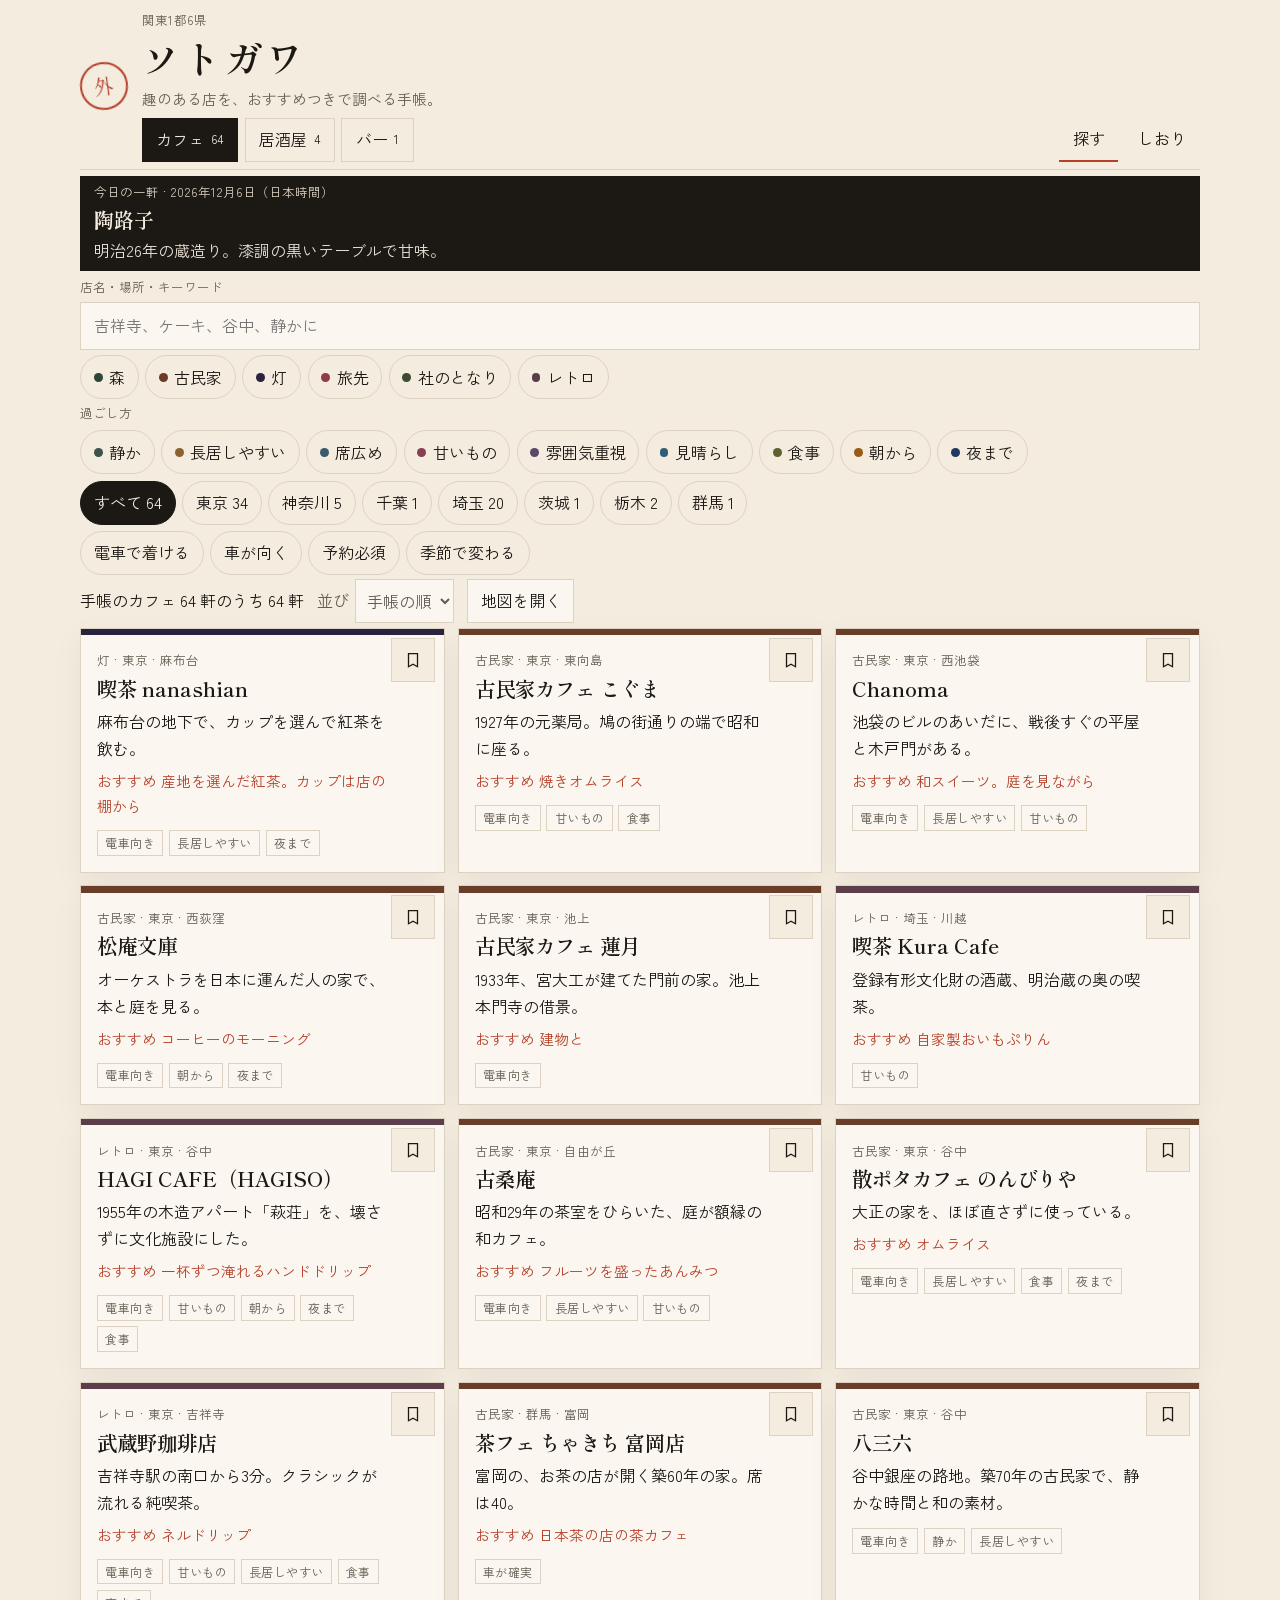
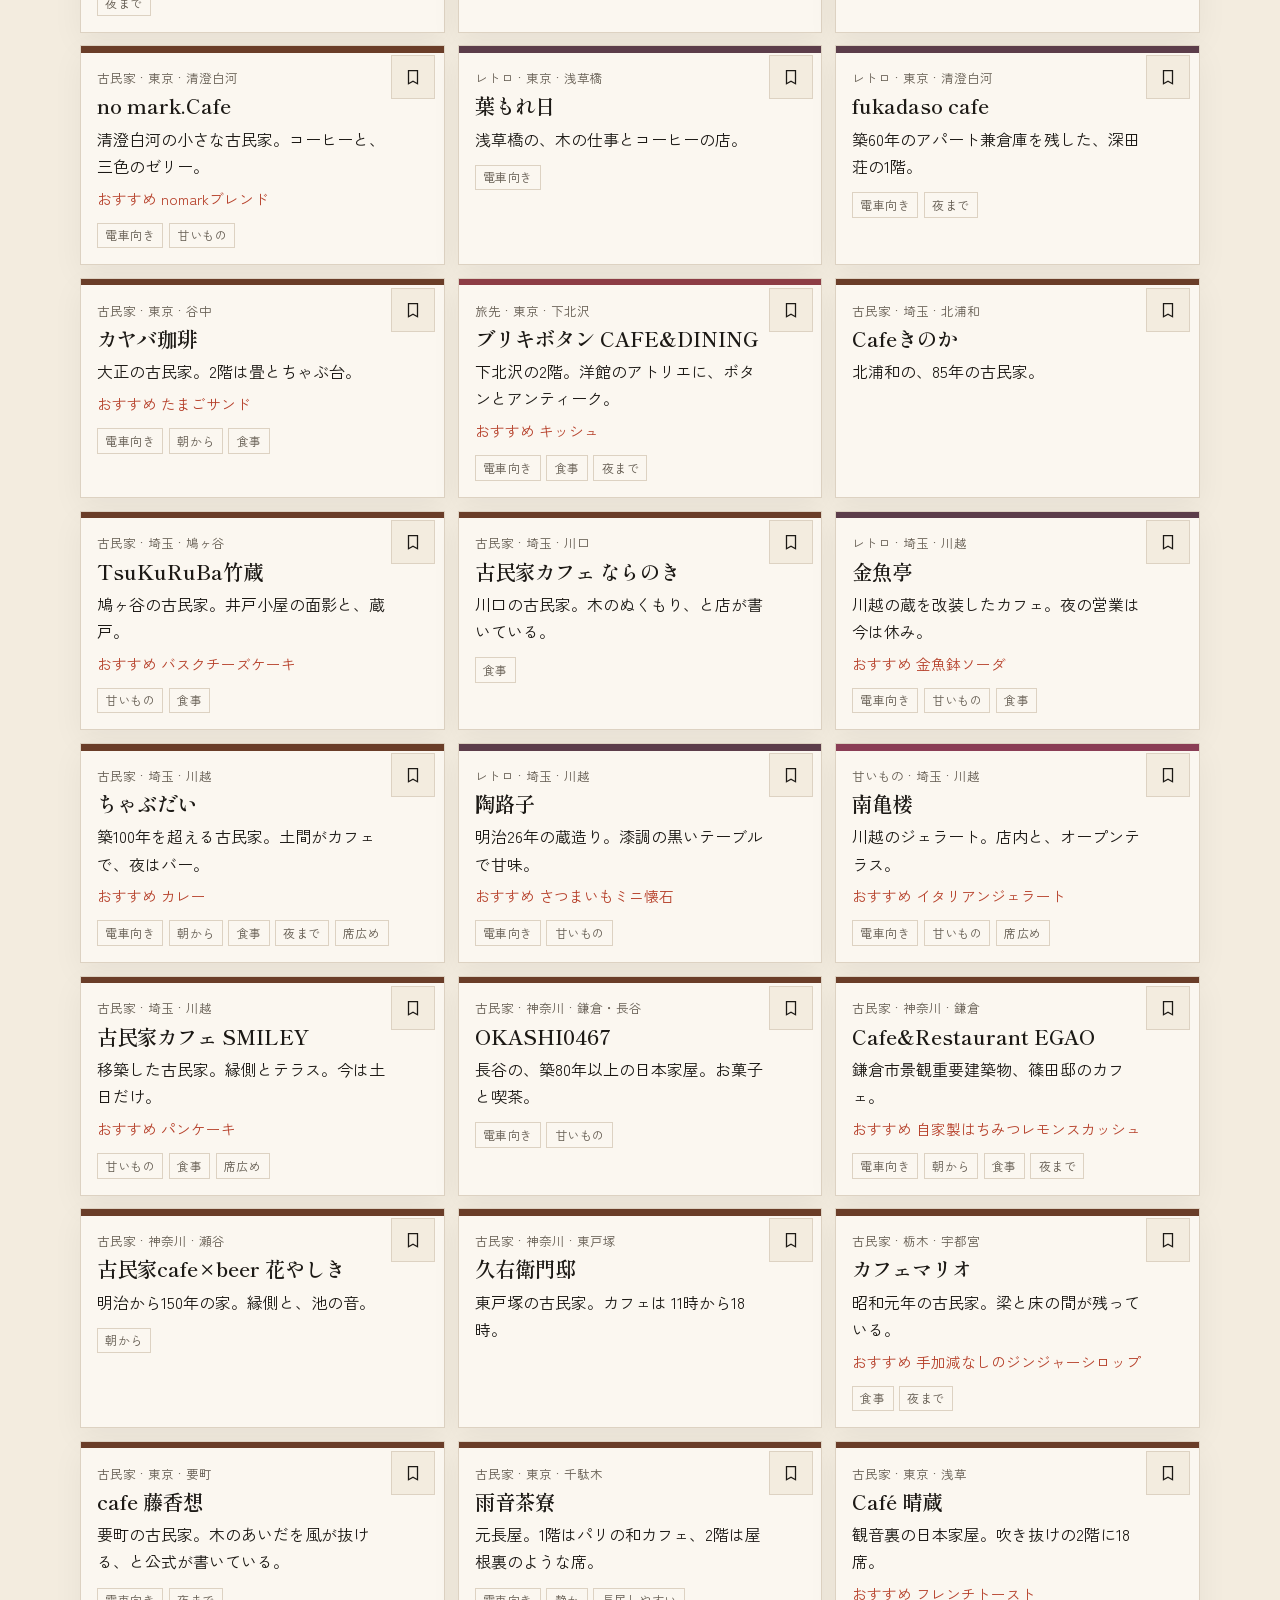
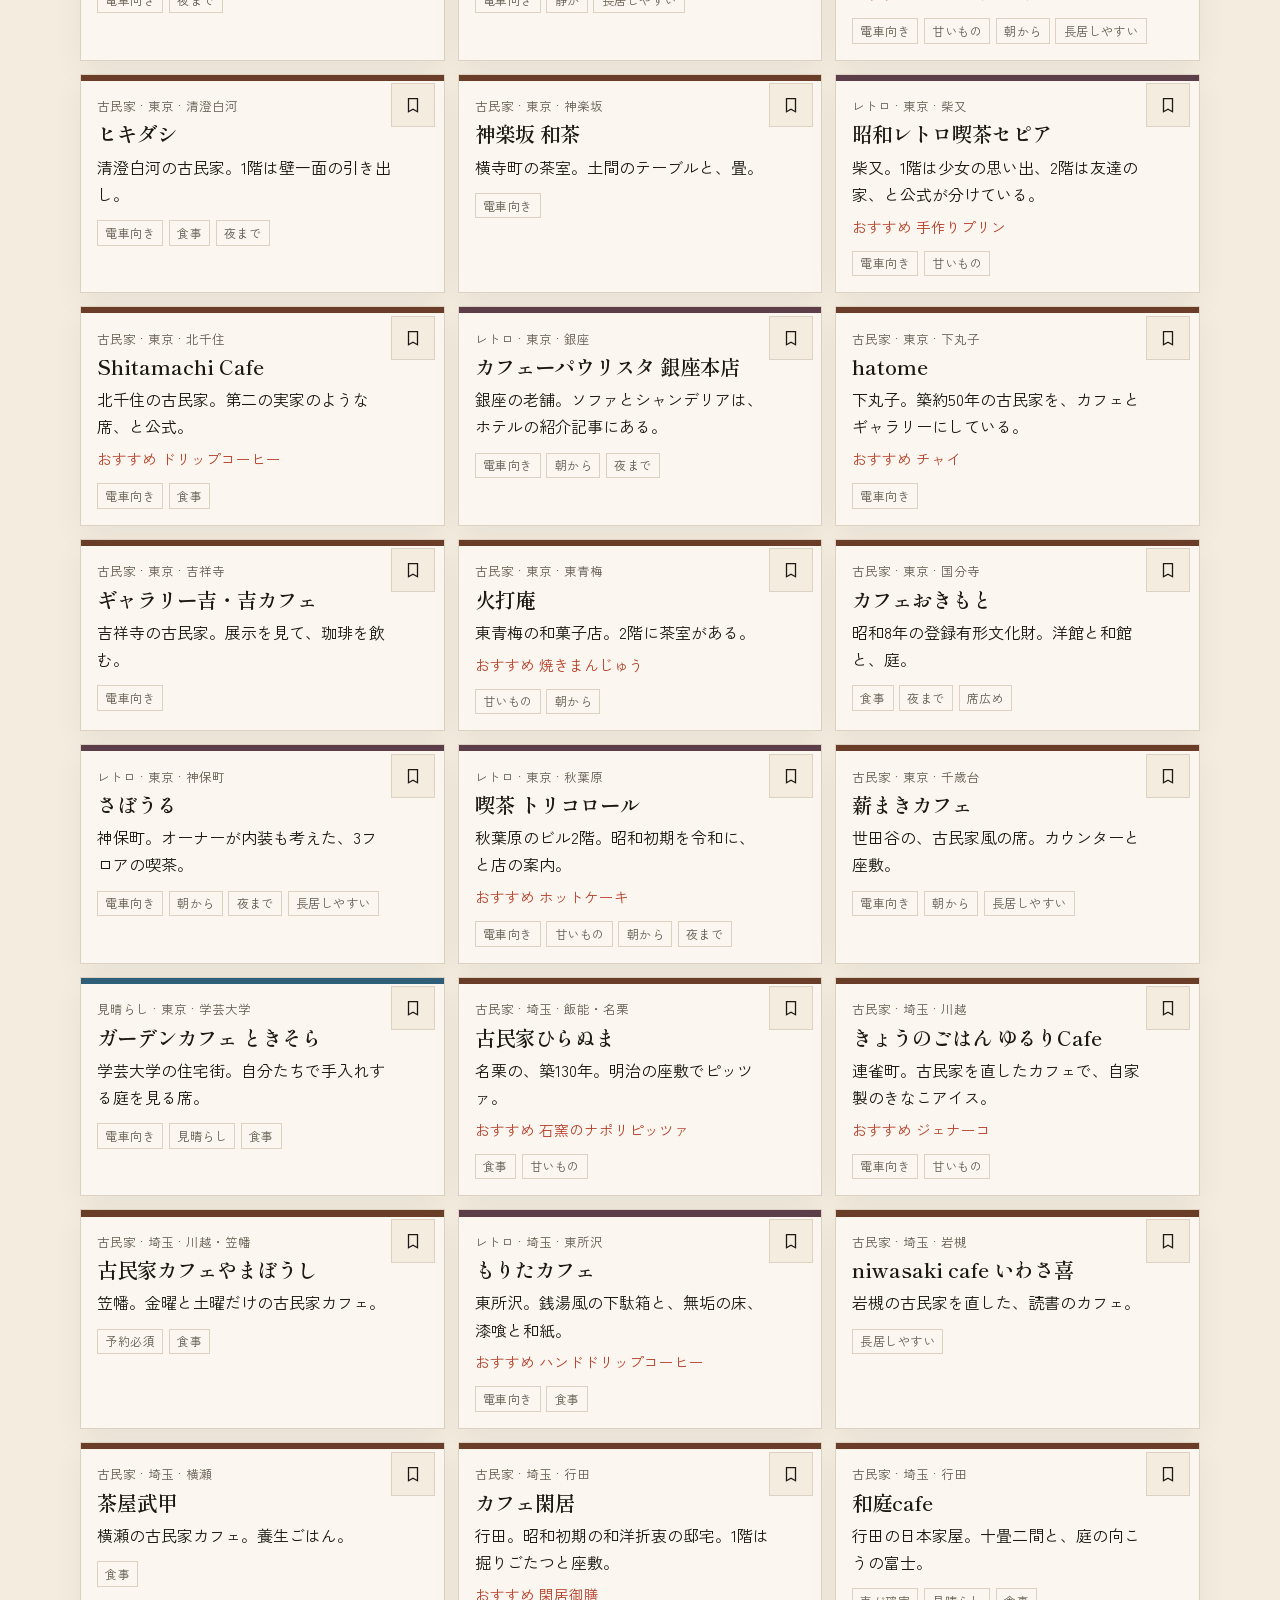
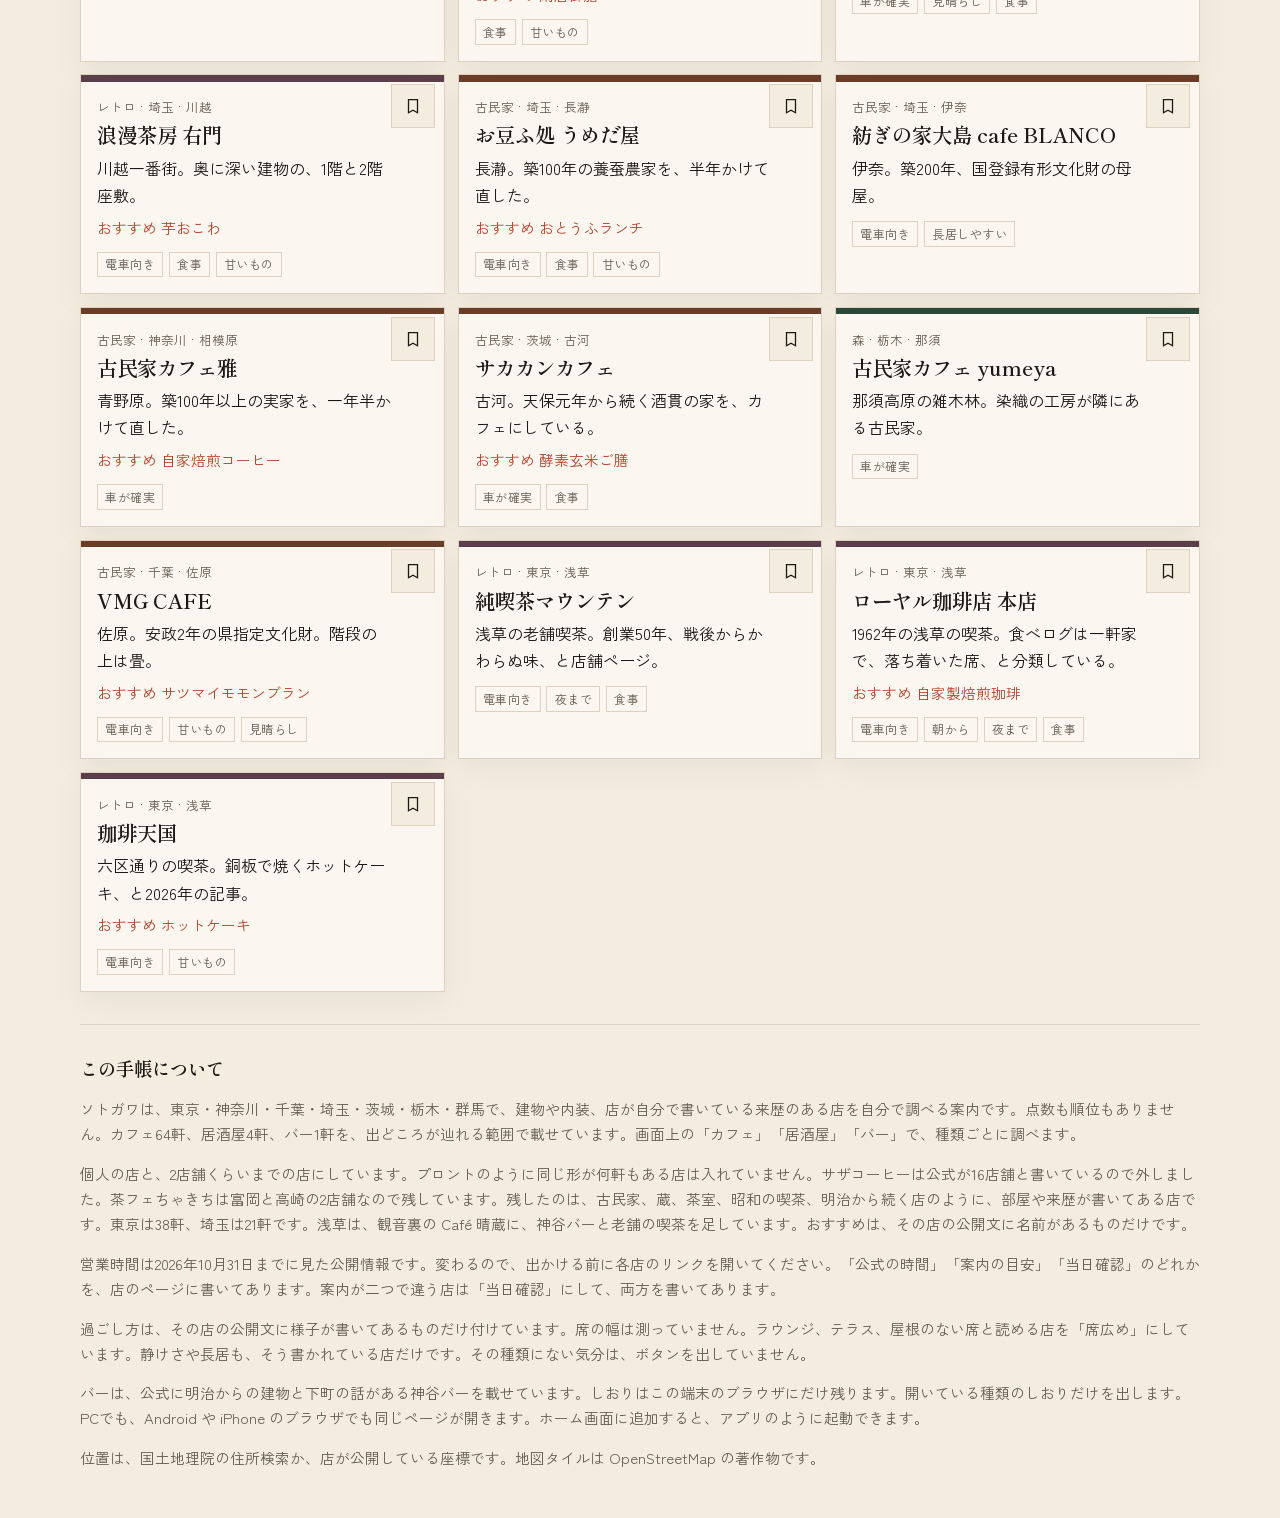
==== index.html @ b9351f00 "サザコーヒーを外し、個人店と2店舗くらいまでにそろえる。 プロントは既に入っていない。公式が16店舗と書いているサザコーヒーも外した。茶フェちゃきちは富岡と高崎の2店舗なので残す。  Co-autho" ====
<!DOCTYPE html>
<html lang="ja">
<head>
  <meta charset="utf-8">
  <meta name="viewport" content="width=device-width, initial-scale=1, viewport-fit=cover">
  <title>ソトガワ — 関東で、趣のある店</title>
  <meta name="description" content="関東1都6県で、部屋や来歴が公開文に書いてあるカフェ、居酒屋、バーを調べる手帳。おすすめは店の公開文にあるものだけ。PCでも、Android や iPhone のブラウザでも使えます。">
  <meta name="theme-color" content="#f3ecdf">
  <meta name="format-detection" content="telephone=no">
  <meta name="apple-mobile-web-app-capable" content="yes">
  <meta name="mobile-web-app-capable" content="yes">
  <meta name="apple-mobile-web-app-status-bar-style" content="default">
  <meta name="apple-mobile-web-app-title" content="ソトガワ">
  <link rel="manifest" href="manifest.webmanifest">
  <link rel="icon" href="icon.svg" type="image/svg+xml">
  <link rel="apple-touch-icon" href="icon.svg">
  <link rel="preconnect" href="https://fonts.googleapis.com">
  <link rel="preconnect" href="https://fonts.gstatic.com" crossorigin>
  <link href="https://fonts.googleapis.com/css2?family=Shippori+Mincho:wght@500;600;700&family=Zen+Kaku+Gothic+New:wght@400;500;700&display=swap" rel="stylesheet">
  <link rel="stylesheet" href="vendor/leaflet/leaflet.css">
  <link rel="stylesheet" href="css/style.css">
</head>
<body>
  <a class="skip" href="#list">一覧へ</a>
  <div class="app">
    <header class="mast">
      <div class="brand">
        <div class="seal" aria-hidden="true">外</div>
        <div>
          <p class="eyebrow">関東1都6県</p>
          <h1><a href="#/">ソトガワ</a></h1>
          <p class="tag">趣のある店を、おすすめつきで調べる手帳。</p>
          <div class="kinds" id="kinds" role="tablist" aria-label="店の種類"></div>
        </div>
      </div>
      <nav class="desktop-nav" aria-label="移動">
        <a href="#/" data-nav="browse">探す</a>
        <a href="#/shiori" data-nav="shiori">しおり <span class="count" data-shiori-count></span></a>
      </nav>
    </header>

    <div id="browse">
      <section class="today" id="today" aria-label="今日の一軒"></section>
      <section class="controls" aria-label="絞り込み">
        <label class="search">
          <span>店名・場所・キーワード</span>
          <input id="q" type="search" enterkeyhint="search" placeholder="吉祥寺、ケーキ、谷中、静かに" autocomplete="off">
        </label>
        <div class="scroller" id="moods" role="group" aria-label="場所の気分"></div>
        <p class="filter-label" id="visit-label">過ごし方</p>
        <div class="scroller" id="visits" role="group" aria-labelledby="visit-label"></div>
        <div class="scroller" id="prefs" role="group" aria-label="都県"></div>
        <div class="scroller" id="flags" role="group" aria-label="行き方"></div>
        <div class="resultbar">
          <p id="count" aria-live="polite"></p>
          <label>並び
            <select id="sort">
              <option value="guide">手帳の順</option>
              <option value="kana">名前</option>
              <option value="pref">都県</option>
            </select>
          </label>
          <button class="textbtn" type="button" id="map-toggle" aria-pressed="false">地図を開く</button>
          <button class="textbtn" type="button" id="reset" hidden>条件をクリア</button>
        </div>
      </section>
      <div id="map-wrap" class="map-wrap" hidden>
        <div id="map" role="region" aria-label="絞り込み中の店"></div>
        <p class="map-note">ピンは国土地理院の住所検索か、店が公開している座標です。番地まで取れない店は破線で、町の位置です。地図 © OpenStreetMap</p>
      </div>
      <div id="list"></div>
      <footer class="about">
        <h2>この手帳について</h2>
        <p>ソトガワは、東京・神奈川・千葉・埼玉・茨城・栃木・群馬で、建物や内装、店が自分で書いている来歴のある店を自分で調べる案内です。点数も順位もありません。カフェ64軒、居酒屋4軒、バー1軒を、出どころが辿れる範囲で載せています。画面上の「カフェ」「居酒屋」「バー」で、種類ごとに調べます。</p>
        <p>個人の店と、2店舗くらいまでの店にしています。プロントのように同じ形が何軒もある店は入れていません。サザコーヒーは公式が16店舗と書いているので外しました。茶フェちゃきちは富岡と高崎の2店舗なので残しています。残したのは、古民家、蔵、茶室、昭和の喫茶、明治から続く店のように、部屋や来歴が書いてある店です。東京は38軒、埼玉は21軒です。浅草は、観音裏の Café 晴蔵に、神谷バーと老舗の喫茶を足しています。おすすめは、その店の公開文に名前があるものだけです。</p>
        <p>営業時間は2026年10月31日までに見た公開情報です。変わるので、出かける前に各店のリンクを開いてください。「公式の時間」「案内の目安」「当日確認」のどれかを、店のページに書いてあります。案内が二つで違う店は「当日確認」にして、両方を書いてあります。</p>
        <p>過ごし方は、その店の公開文に様子が書いてあるものだけ付けています。席の幅は測っていません。ラウンジ、テラス、屋根のない席と読める店を「席広め」にしています。静けさや長居も、そう書かれている店だけです。その種類にない気分は、ボタンを出していません。</p>
        <p>バーは、公式に明治からの建物と下町の話がある神谷バーを載せています。しおりはこの端末のブラウザにだけ残ります。開いている種類のしおりだけを出します。PCでも、Android や iPhone のブラウザでも同じページが開きます。ホーム画面に追加すると、アプリのように起動できます。</p>
        <p>位置は、国土地理院の住所検索か、店が公開している座標です。地図タイルは OpenStreetMap の著作物です。</p>
      </footer>
    </div>

    <article id="detail" class="detail" hidden></article>
  </div>

  <nav class="tabbar" aria-label="移動">
    <div class="tab-kinds" id="tab-kinds" role="tablist" aria-label="店の種類"></div>
    <a href="#/shiori" data-nav="shiori">しおり <span class="count" data-shiori-count></span></a>
  </nav>

  <noscript>ソトガワは JavaScript で手帳をめくります。ブラウザの設定で有効にして、開き直してください。</noscript>
  <script src="vendor/leaflet/leaflet.js"></script>
  <script src="js/data.js"></script>
  <script src="js/app.js"></script>
</body>
</html>
---- vendor/leaflet/leaflet.css ----
/* required styles */

.leaflet-pane,
.leaflet-tile,
.leaflet-marker-icon,
.leaflet-marker-shadow,
.leaflet-tile-container,
.leaflet-pane > svg,
.leaflet-pane > canvas,
.leaflet-zoom-box,
.leaflet-image-layer,
.leaflet-layer {
	position: absolute;
	left: 0;
	top: 0;
	}
.leaflet-container {
	overflow: hidden;
	}
.leaflet-tile,
.leaflet-marker-icon,
.leaflet-marker-shadow {
	-webkit-user-select: none;
	   -moz-user-select: none;
	        user-select: none;
	  -webkit-user-drag: none;
	}
/* Prevents IE11 from highlighting tiles in blue */
.leaflet-tile::selection {
	background: transparent;
}
/* Safari renders non-retina tile on retina better with this, but Chrome is worse */
.leaflet-safari .leaflet-tile {
	image-rendering: -webkit-optimize-contrast;
	}
/* hack that prevents hw layers "stretching" when loading new tiles */
.leaflet-safari .leaflet-tile-container {
	width: 1600px;
	height: 1600px;
	-webkit-transform-origin: 0 0;
	}
.leaflet-marker-icon,
.leaflet-marker-shadow {
	display: block;
	}
/* .leaflet-container svg: reset svg max-width decleration shipped in Joomla! (joomla.org) 3.x */
/* .leaflet-container img: map is broken in FF if you have max-width: 100% on tiles */
.leaflet-container .leaflet-overlay-pane svg {
	max-width: none !important;
	max-height: none !important;
	}
.leaflet-container .leaflet-marker-pane img,
.leaflet-container .leaflet-shadow-pane img,
.leaflet-container .leaflet-tile-pane img,
.leaflet-container img.leaflet-image-layer,
.leaflet-container .leaflet-tile {
	max-width: none !important;
	max-height: none !important;
	width: auto;
	padding: 0;
	}

.leaflet-container img.leaflet-tile {
	/* See: https://bugs.chromium.org/p/chromium/issues/detail?id=600120 */
	mix-blend-mode: plus-lighter;
}

.leaflet-container.leaflet-touch-zoom {
	-ms-touch-action: pan-x pan-y;
	touch-action: pan-x pan-y;
	}
.leaflet-container.leaflet-touch-drag {
	-ms-touch-action: pinch-zoom;
	/* Fallback for FF which doesn't support pinch-zoom */
	touch-action: none;
	touch-action: pinch-zoom;
}
.leaflet-container.leaflet-touch-drag.leaflet-touch-zoom {
	-ms-touch-action: none;
	touch-action: none;
}
.leaflet-container {
	-webkit-tap-highlight-color: transparent;
}
.leaflet-container a {
	-webkit-tap-highlight-color: rgba(51, 181, 229, 0.4);
}
.leaflet-tile {
	filter: inherit;
	visibility: hidden;
	}
.leaflet-tile-loaded {
	visibility: inherit;
	}
.leaflet-zoom-box {
	width: 0;
	height: 0;
	-moz-box-sizing: border-box;
	     box-sizing: border-box;
	z-index: 800;
	}
/* workaround for https://bugzilla.mozilla.org/show_bug.cgi?id=888319 */
.leaflet-overlay-pane svg {
	-moz-user-select: none;
	}

.leaflet-pane         { z-index: 400; }

.leaflet-tile-pane    { z-index: 200; }
.leaflet-overlay-pane { z-index: 400; }
.leaflet-shadow-pane  { z-index: 500; }
.leaflet-marker-pane  { z-index: 600; }
.leaflet-tooltip-pane   { z-index: 650; }
.leaflet-popup-pane   { z-index: 700; }

.leaflet-map-pane canvas { z-index: 100; }
.leaflet-map-pane svg    { z-index: 200; }

.leaflet-vml-shape {
	width: 1px;
	height: 1px;
	}
.lvml {
	behavior: url(#default#VML);
	display: inline-block;
	position: absolute;
	}


/* control positioning */

.leaflet-control {
	position: relative;
	z-index: 800;
	pointer-events: visiblePainted; /* IE 9-10 doesn't have auto */
	pointer-events: auto;
	}
.leaflet-top,
.leaflet-bottom {
	position: absolute;
	z-index: 1000;
	pointer-events: none;
	}
.leaflet-top {
	top: 0;
	}
.leaflet-right {
	right: 0;
	}
.leaflet-bottom {
	bottom: 0;
	}
.leaflet-left {
	left: 0;
	}
.leaflet-control {
	float: left;
	clear: both;
	}
.leaflet-right .leaflet-control {
	float: right;
	}
.leaflet-top .leaflet-control {
	margin-top: 10px;
	}
.leaflet-bottom .leaflet-control {
	margin-bottom: 10px;
	}
.leaflet-left .leaflet-control {
	margin-left: 10px;
	}
.leaflet-right .leaflet-control {
	margin-right: 10px;
	}


/* zoom and fade animations */

.leaflet-fade-anim .leaflet-popup {
	opacity: 0;
	-webkit-transition: opacity 0.2s linear;
	   -moz-transition: opacity 0.2s linear;
	        transition: opacity 0.2s linear;
	}
.leaflet-fade-anim .leaflet-map-pane .leaflet-popup {
	opacity: 1;
	}
.leaflet-zoom-animated {
	-webkit-transform-origin: 0 0;
	    -ms-transform-origin: 0 0;
	        transform-origin: 0 0;
	}
svg.leaflet-zoom-animated {
	will-change: transform;
}

.leaflet-zoom-anim .leaflet-zoom-animated {
	-webkit-transition: -webkit-transform 0.25s cubic-bezier(0,0,0.25,1);
	   -moz-transition:    -moz-transform 0.25s cubic-bezier(0,0,0.25,1);
	        transition:         transform 0.25s cubic-bezier(0,0,0.25,1);
	}
.leaflet-zoom-anim .leaflet-tile,
.leaflet-pan-anim .leaflet-tile {
	-webkit-transition: none;
	   -moz-transition: none;
	        transition: none;
	}

.leaflet-zoom-anim .leaflet-zoom-hide {
	visibility: hidden;
	}


/* cursors */

.leaflet-interactive {
	cursor: pointer;
	}
.leaflet-grab {
	cursor: -webkit-grab;
	cursor:    -moz-grab;
	cursor:         grab;
	}
.leaflet-crosshair,
.leaflet-crosshair .leaflet-interactive {
	cursor: crosshair;
	}
.leaflet-popup-pane,
.leaflet-control {
	cursor: auto;
	}
.leaflet-dragging .leaflet-grab,
.leaflet-dragging .leaflet-grab .leaflet-interactive,
.leaflet-dragging .leaflet-marker-draggable {
	cursor: move;
	cursor: -webkit-grabbing;
	cursor:    -moz-grabbing;
	cursor:         grabbing;
	}

/* marker & overlays interactivity */
.leaflet-marker-icon,
.leaflet-marker-shadow,
.leaflet-image-layer,
.leaflet-pane > svg path,
.leaflet-tile-container {
	pointer-events: none;
	}

.leaflet-marker-icon.leaflet-interactive,
.leaflet-image-layer.leaflet-interactive,
.leaflet-pane > svg path.leaflet-interactive,
svg.leaflet-image-layer.leaflet-interactive path {
	pointer-events: visiblePainted; /* IE 9-10 doesn't have auto */
	pointer-events: auto;
	}

/* visual tweaks */

.leaflet-container {
	background: #ddd;
	outline-offset: 1px;
	}
.leaflet-container a {
	color: #0078A8;
	}
.leaflet-zoom-box {
	border: 2px dotted #38f;
	background: rgba(255,255,255,0.5);
	}


/* general typography */
.leaflet-container {
	font-family: "Helvetica Neue", Arial, Helvetica, sans-serif;
	font-size: 12px;
	font-size: 0.75rem;
	line-height: 1.5;
	}


/* general toolbar styles */

.leaflet-bar {
	box-shadow: 0 1px 5px rgba(0,0,0,0.65);
	border-radius: 4px;
	}
.leaflet-bar a {
	background-color: #fff;
	border-bottom: 1px solid #ccc;
	width: 26px;
	height: 26px;
	line-height: 26px;
	display: block;
	text-align: center;
	text-decoration: none;
	color: black;
	}
.leaflet-bar a,
.leaflet-control-layers-toggle {
	background-position: 50% 50%;
	background-repeat: no-repeat;
	display: block;
	}
.leaflet-bar a:hover,
.leaflet-bar a:focus {
	background-color: #f4f4f4;
	}
.leaflet-bar a:first-child {
	border-top-left-radius: 4px;
	border-top-right-radius: 4px;
	}
.leaflet-bar a:last-child {
	border-bottom-left-radius: 4px;
	border-bottom-right-radius: 4px;
	border-bottom: none;
	}
.leaflet-bar a.leaflet-disabled {
	cursor: default;
	background-color: #f4f4f4;
	color: #bbb;
	}

.leaflet-touch .leaflet-bar a {
	width: 30px;
	height: 30px;
	line-height: 30px;
	}
.leaflet-touch .leaflet-bar a:first-child {
	border-top-left-radius: 2px;
	border-top-right-radius: 2px;
	}
.leaflet-touch .leaflet-bar a:last-child {
	border-bottom-left-radius: 2px;
	border-bottom-right-radius: 2px;
	}

/* zoom control */

.leaflet-control-zoom-in,
.leaflet-control-zoom-out {
	font: bold 18px 'Lucida Console', Monaco, monospace;
	text-indent: 1px;
	}

.leaflet-touch .leaflet-control-zoom-in, .leaflet-touch .leaflet-control-zoom-out  {
	font-size: 22px;
	}


/* layers control */

.leaflet-control-layers {
	box-shadow: 0 1px 5px rgba(0,0,0,0.4);
	background: #fff;
	border-radius: 5px;
	}
.leaflet-control-layers-toggle {
	background-image: url(images/layers.png);
	width: 36px;
	height: 36px;
	}
.leaflet-retina .leaflet-control-layers-toggle {
	background-image: url(images/layers-2x.png);
	background-size: 26px 26px;
	}
.leaflet-touch .leaflet-control-layers-toggle {
	width: 44px;
	height: 44px;
	}
.leaflet-control-layers .leaflet-control-layers-list,
.leaflet-control-layers-expanded .leaflet-control-layers-toggle {
	display: none;
	}
.leaflet-control-layers-expanded .leaflet-control-layers-list {
	display: block;
	position: relative;
	}
.leaflet-control-layers-expanded {
	padding: 6px 10px 6px 6px;
	color: #333;
	background: #fff;
	}
.leaflet-control-layers-scrollbar {
	overflow-y: scroll;
	overflow-x: hidden;
	padding-right: 5px;
	}
.leaflet-control-layers-selector {
	margin-top: 2px;
	position: relative;
	top: 1px;
	}
.leaflet-control-layers label {
	display: block;
	font-size: 13px;
	font-size: 1.08333em;
	}
.leaflet-control-layers-separator {
	height: 0;
	border-top: 1px solid #ddd;
	margin: 5px -10px 5px -6px;
	}

/* Default icon URLs */
.leaflet-default-icon-path { /* used only in path-guessing heuristic, see L.Icon.Default */
	background-image: url(images/marker-icon.png);
	}


/* attribution and scale controls */

.leaflet-container .leaflet-control-attribution {
	background: #fff;
	background: rgba(255, 255, 255, 0.8);
	margin: 0;
	}
.leaflet-control-attribution,
.leaflet-control-scale-line {
	padding: 0 5px;
	color: #333;
	line-height: 1.4;
	}
.leaflet-control-attribution a {
	text-decoration: none;
	}
.leaflet-control-attribution a:hover,
.leaflet-control-attribution a:focus {
	text-decoration: underline;
	}
.leaflet-attribution-flag {
	display: inline !important;
	vertical-align: baseline !important;
	width: 1em;
	height: 0.6669em;
	}
.leaflet-left .leaflet-control-scale {
	margin-left: 5px;
	}
.leaflet-bottom .leaflet-control-scale {
	margin-bottom: 5px;
	}
.leaflet-control-scale-line {
	border: 2px solid #777;
	border-top: none;
	line-height: 1.1;
	padding: 2px 5px 1px;
	white-space: nowrap;
	-moz-box-sizing: border-box;
	     box-sizing: border-box;
	background: rgba(255, 255, 255, 0.8);
	text-shadow: 1px 1px #fff;
	}
.leaflet-control-scale-line:not(:first-child) {
	border-top: 2px solid #777;
	border-bottom: none;
	margin-top: -2px;
	}
.leaflet-control-scale-line:not(:first-child):not(:last-child) {
	border-bottom: 2px solid #777;
	}

.leaflet-touch .leaflet-control-attribution,
.leaflet-touch .leaflet-control-layers,
.leaflet-touch .leaflet-bar {
	box-shadow: none;
	}
.leaflet-touch .leaflet-control-layers,
.leaflet-touch .leaflet-bar {
	border: 2px solid rgba(0,0,0,0.2);
	background-clip: padding-box;
	}


/* popup */

.leaflet-popup {
	position: absolute;
	text-align: center;
	margin-bottom: 20px;
	}
.leaflet-popup-content-wrapper {
	padding: 1px;
	text-align: left;
	border-radius: 12px;
	}
.leaflet-popup-content {
	margin: 13px 24px 13px 20px;
	line-height: 1.3;
	font-size: 13px;
	font-size: 1.08333em;
	min-height: 1px;
	}
.leaflet-popup-content p {
	margin: 17px 0;
	margin: 1.3em 0;
	}
.leaflet-popup-tip-container {
	width: 40px;
	height: 20px;
	position: absolute;
	left: 50%;
	margin-top: -1px;
	margin-left: -20px;
	overflow: hidden;
	pointer-events: none;
	}
.leaflet-popup-tip {
	width: 17px;
	height: 17px;
	padding: 1px;

	margin: -10px auto 0;
	pointer-events: auto;

	-webkit-transform: rotate(45deg);
	   -moz-transform: rotate(45deg);
	    -ms-transform: rotate(45deg);
	        transform: rotate(45deg);
	}
.leaflet-popup-content-wrapper,
.leaflet-popup-tip {
	background: white;
	color: #333;
	box-shadow: 0 3px 14px rgba(0,0,0,0.4);
	}
.leaflet-container a.leaflet-popup-close-button {
	position: absolute;
	top: 0;
	right: 0;
	border: none;
	text-align: center;
	width: 24px;
	height: 24px;
	font: 16px/24px Tahoma, Verdana, sans-serif;
	color: #757575;
	text-decoration: none;
	background: transparent;
	}
.leaflet-container a.leaflet-popup-close-button:hover,
.leaflet-container a.leaflet-popup-close-button:focus {
	color: #585858;
	}
.leaflet-popup-scrolled {
	overflow: auto;
	}

.leaflet-oldie .leaflet-popup-content-wrapper {
	-ms-zoom: 1;
	}
.leaflet-oldie .leaflet-popup-tip {
	width: 24px;
	margin: 0 auto;

	-ms-filter: "progid:DXImageTransform.Microsoft.Matrix(M11=0.70710678, M12=0.70710678, M21=-0.70710678, M22=0.70710678)";
	filter: progid:DXImageTransform.Microsoft.Matrix(M11=0.70710678, M12=0.70710678, M21=-0.70710678, M22=0.70710678);
	}

.leaflet-oldie .leaflet-control-zoom,
.leaflet-oldie .leaflet-control-layers,
.leaflet-oldie .leaflet-popup-content-wrapper,
.leaflet-oldie .leaflet-popup-tip {
	border: 1px solid #999;
	}


/* div icon */

.leaflet-div-icon {
	background: #fff;
	border: 1px solid #666;
	}


/* Tooltip */
/* Base styles for the element that has a tooltip */
.leaflet-tooltip {
	position: absolute;
	padding: 6px;
	background-color: #fff;
	border: 1px solid #fff;
	border-radius: 3px;
	color: #222;
	white-space: nowrap;
	-webkit-user-select: none;
	-moz-user-select: none;
	-ms-user-select: none;
	user-select: none;
	pointer-events: none;
	box-shadow: 0 1px 3px rgba(0,0,0,0.4);
	}
.leaflet-tooltip.leaflet-interactive {
	cursor: pointer;
	pointer-events: auto;
	}
.leaflet-tooltip-top:before,
.leaflet-tooltip-bottom:before,
.leaflet-tooltip-left:before,
.leaflet-tooltip-right:before {
	position: absolute;
	pointer-events: none;
	border: 6px solid transparent;
	background: transparent;
	content: "";
	}

/* Directions */

.leaflet-tooltip-bottom {
	margin-top: 6px;
}
.leaflet-tooltip-top {
	margin-top: -6px;
}
.leaflet-tooltip-bottom:before,
.leaflet-tooltip-top:before {
	left: 50%;
	margin-left: -6px;
	}
.leaflet-tooltip-top:before {
	bottom: 0;
	margin-bottom: -12px;
	border-top-color: #fff;
	}
.leaflet-tooltip-bottom:before {
	top: 0;
	margin-top: -12px;
	margin-left: -6px;
	border-bottom-color: #fff;
	}
.leaflet-tooltip-left {
	margin-left: -6px;
}
.leaflet-tooltip-right {
	margin-left: 6px;
}
.leaflet-tooltip-left:before,
.leaflet-tooltip-right:before {
	top: 50%;
	margin-top: -6px;
	}
.leaflet-tooltip-left:before {
	right: 0;
	margin-right: -12px;
	border-left-color: #fff;
	}
.leaflet-tooltip-right:before {
	left: 0;
	margin-left: -12px;
	border-right-color: #fff;
	}

/* Printing */

@media print {
	/* Prevent printers from removing background-images of controls. */
	.leaflet-control {
		-webkit-print-color-adjust: exact;
		print-color-adjust: exact;
		}
	}
---- css/style.css ----
:root {
  --paper: #f3ecdf;
  --paper-2: #fbf7f0;
  --ink: #1c1915;
  --muted: #655d52;
  --line: #ddd2c2;
  --seal: #b6402a;
  --serif: "Shippori Mincho", "Yu Mincho", "Hiragino Mincho ProN", "Noto Serif JP", serif;
  --sans: "Zen Kaku Gothic New", "Hiragino Sans", "Noto Sans JP", "Yu Gothic", "WenQuanYi Micro Hei", "Droid Sans Fallback", sans-serif;
  --shadow: 0 10px 30px rgba(28, 25, 21, 0.05);
  --wide: 1120px;
  color-scheme: light;
}

* { box-sizing: border-box; }

html { scroll-behavior: smooth; }

body {
  margin: 0;
  color: var(--ink);
  background: var(--paper);
  font-family: var(--sans);
  font-size: 16px;
  line-height: 1.7;
  padding-bottom: calc(84px + env(safe-area-inset-bottom));
}

body::before {
  content: "";
  pointer-events: none;
  position: fixed;
  inset: 0;
  background-image: radial-gradient(rgba(28, 25, 21, 0.035) 0.65px, transparent 0.65px);
  background-size: 8px 8px;
  z-index: 0;
}

a { color: inherit; }

button, input, select { font: inherit; color: inherit; }

:focus-visible {
  outline: 2px solid var(--seal);
  outline-offset: 3px;
}

.skip {
  position: absolute;
  left: 1rem;
  top: -4rem;
  background: var(--ink);
  color: var(--paper);
  padding: 0.5rem 0.8rem;
  z-index: 30;
}

.skip:focus { top: 0.5rem; }

.app {
  position: relative;
  z-index: 1;
  width: min(var(--wide), calc(100% - 1.5rem));
  margin: 0 auto;
}

.mast {
  display: flex;
  justify-content: space-between;
  gap: 1rem;
  align-items: flex-end;
  padding: 0.65rem 0 0.45rem;
  border-bottom: 1px solid var(--line);
}

.brand {
  display: flex;
  gap: 0.85rem;
  align-items: center;
}

.seal {
  width: 3rem;
  height: 3rem;
  flex: 0 0 auto;
  border: 2px solid var(--seal);
  color: var(--seal);
  border-radius: 50%;
  display: grid;
  place-items: center;
  font-family: var(--serif);
  font-size: 1.25rem;
  transform: rotate(-8deg);
}

.eyebrow, .kicker, .today-kicker, .source {
  margin: 0;
  color: var(--muted);
  font-size: 0.78rem;
  letter-spacing: 0.08em;
}

h1, h2, h3 { font-family: var(--serif); font-weight: 600; line-height: 1.35; }

.mast h1 { margin: 0; font-size: clamp(1.8rem, 4vw, 2.4rem); letter-spacing: 0.08em; }
.mast h1 a { text-decoration: none; }
.tag { margin: 0.15rem 0 0; color: var(--muted); font-size: 0.92rem; }

.kinds { display: none; }

.desktop-nav { display: none; gap: 0.4rem; }
.desktop-nav a {
  text-decoration: none;
  min-height: 44px;
  display: inline-flex;
  align-items: center;
  padding: 0 0.85rem;
  border-bottom: 2px solid transparent;
}
.desktop-nav a[aria-current="page"] { border-color: var(--seal); }

.today {
  margin: 0.35rem 0 0;
  padding: 0.4rem 0.85rem;
  background: var(--ink);
  color: var(--paper);
}

.today a { color: inherit; text-decoration: none; display: block; }
.today-kicker { color: #d9cfc0; }
.today strong { font-family: var(--serif); font-size: 1.25rem; font-weight: 600; }
.today span { display: block; color: #e7dfd3; }

.controls { padding: 0.35rem 0 0; }

.search { display: block; }
.search span {
  display: block;
  font-size: 0.78rem;
  letter-spacing: 0.08em;
  color: var(--muted);
  margin-bottom: 0.25rem;
}
.search input {
  width: 100%;
  min-height: 48px;
  border: 1px solid var(--line);
  background: var(--paper-2);
  padding: 0.55rem 0.8rem;
  border-radius: 0;
}

.filter-label {
  margin: 0.2rem 0 0;
  color: var(--muted);
  font-size: 0.78rem;
  letter-spacing: 0.08em;
}
.scroller {
  display: flex;
  gap: 0.4rem;
  overflow-x: auto;
  padding: 0.35rem 0 0.05rem;
  scrollbar-width: none;
}
.scroller::-webkit-scrollbar { display: none; }

.chip, .textbtn, .action, .heart {
  min-height: 44px;
  border: 1px solid var(--line);
  background: transparent;
  cursor: pointer;
}

.chip {
  flex: 0 0 auto;
  border-radius: 999px;
  padding: 0.35rem 0.8rem;
  display: inline-flex;
  align-items: center;
  gap: 0.4rem;
}
.chip[aria-pressed="true"] {
  background: var(--ink);
  color: var(--paper);
  border-color: var(--ink);
}
.dot {
  width: 0.55rem;
  height: 0.55rem;
  border-radius: 50%;
  background: var(--dot, var(--seal));
}

.resultbar {
  display: flex;
  flex-wrap: wrap;
  gap: 0.45rem 0.8rem;
  align-items: center;
  padding: 0.2rem 0 0.3rem;
}
.resultbar p { margin: 0; }
.resultbar label { display: inline-flex; align-items: center; gap: 0.4rem; color: var(--muted); }
.resultbar select {
  min-height: 44px;
  background: var(--paper-2);
  border: 1px solid var(--line);
  padding: 0 0.4rem;
}

.textbtn {
  padding: 0 0.8rem;
  background: var(--paper-2);
}
.textbtn[aria-pressed="true"] {
  background: var(--ink);
  color: var(--paper);
  border-color: var(--ink);
}

.map-wrap { margin: 0 0 1rem; }
#map, #detail-map {
  height: 280px;
  background: #e7dfd2;
  border: 1px solid var(--line);
}
.map-note, .fine {
  margin: 0.35rem 0 0;
  color: var(--muted);
  font-size: 0.82rem;
}

.cards {
  list-style: none;
  margin: 0;
  padding: 0;
  display: grid;
  grid-template-columns: 1fr;
  gap: 0.8rem;
}

.card {
  position: relative;
  background: var(--paper-2);
  border: 1px solid var(--line);
  min-height: 100%;
  box-shadow: var(--shadow);
}

@media (max-width: 959px) {
  .card { scroll-margin-bottom: calc(96px + env(safe-area-inset-bottom)); }
}

.card-link {
  display: block;
  text-decoration: none;
  padding: 0.95rem 3.2rem 1rem 1rem;
  height: 100%;
}
.card-link h2 { margin: 0.2rem 0 0.35rem; font-size: 1.28rem; text-wrap: balance; }
.lead { margin: 0; }
.pick { margin: 0.35rem 0 0; color: var(--seal); font-size: 0.92rem; }
.tags { display: flex; flex-wrap: wrap; gap: 0.35rem; margin-top: 0.75rem; }
.tagchip {
  font-size: 0.75rem;
  letter-spacing: 0.04em;
  border: 1px solid var(--line);
  padding: 0.1rem 0.45rem;
  color: var(--muted);
}

.heart {
  position: absolute;
  top: 0.55rem;
  right: 0.55rem;
  width: 44px;
  padding: 0;
  display: grid;
  place-items: center;
  background: var(--paper);
}
.heart svg { width: 18px; height: 18px; fill: none; stroke: var(--ink); stroke-width: 1.7; }
.heart[aria-pressed="true"] svg { fill: var(--seal); stroke: var(--seal); }

.bandline { height: 0.4rem; }
.kana { margin: 0; letter-spacing: 0.14em; font-size: 0.8rem; }

.dot[data-mood="forest"], .bandline[data-mood="forest"], .soto-pin span[data-mood="forest"] { background: #2c4638; }
.dot[data-mood="water"], .bandline[data-mood="water"], .soto-pin span[data-mood="water"] { background: #1d4c57; }
.dot[data-mood="house"], .bandline[data-mood="house"], .soto-pin span[data-mood="house"] { background: #6a3d28; }
.dot[data-mood="height"], .bandline[data-mood="height"], .soto-pin span[data-mood="height"] { background: #8a4e22; }
.dot[data-mood="night"], .bandline[data-mood="night"], .soto-pin span[data-mood="night"] { background: #2a2340; }
.dot[data-mood="abroad"], .bandline[data-mood="abroad"], .soto-pin span[data-mood="abroad"] { background: #8d3d45; }
.dot[data-mood="mineral"], .bandline[data-mood="mineral"], .soto-pin span[data-mood="mineral"] { background: #3c4654; }
.dot[data-mood="onsen"], .bandline[data-mood="onsen"], .soto-pin span[data-mood="onsen"] { background: #7a3b32; }
.dot[data-mood="shrine"], .bandline[data-mood="shrine"], .soto-pin span[data-mood="shrine"] { background: #3f4a32; }
.dot[data-mood="retro"], .bandline[data-mood="retro"], .soto-pin span[data-mood="retro"] { background: #5c3d4a; }
.dot[data-mood="quiet"], .bandline[data-mood="quiet"], .soto-pin span[data-mood="quiet"] { background: #3e534c; }
.dot[data-mood="linger"], .bandline[data-mood="linger"], .soto-pin span[data-mood="linger"] { background: #8a6230; }
.dot[data-mood="roomy"], .bandline[data-mood="roomy"], .soto-pin span[data-mood="roomy"] { background: #3d5a6c; }
.dot[data-mood="sweet"], .bandline[data-mood="sweet"], .soto-pin span[data-mood="sweet"] { background: #8a3d55; }
.dot[data-mood="air"], .bandline[data-mood="air"], .soto-pin span[data-mood="air"] { background: #5a4a68; }
.dot[data-mood="view"], .bandline[data-mood="view"], .soto-pin span[data-mood="view"] { background: #2f5f78; }
.dot[data-mood="meal"], .bandline[data-mood="meal"], .soto-pin span[data-mood="meal"] { background: #5c6230; }
.dot[data-mood="morning"], .bandline[data-mood="morning"], .soto-pin span[data-mood="morning"] { background: #9a5b16; }
.dot[data-mood="late"], .bandline[data-mood="late"], .soto-pin span[data-mood="late"] { background: #1e3a5f; }

.hero[data-mood="forest"] { background: linear-gradient(155deg, #1b3329, #3e6b50 70%, #1a2c24); }
.hero[data-mood="water"] { background: linear-gradient(155deg, #143842, #2f6d78 68%, #102830); }
.hero[data-mood="house"] { background: linear-gradient(155deg, #4a291c, #8a5340 70%, #3a2016); }
.hero[data-mood="height"] { background: linear-gradient(155deg, #5c3416, #8a4e22 70%, #3d2410); }
.hero[data-mood="night"] { background: linear-gradient(155deg, #1b1630, #433864 72%, #120e22); }
.hero[data-mood="abroad"] { background: linear-gradient(155deg, #5e2830, #8d3d45 70%, #3e1c22); }
.hero[data-mood="mineral"] { background: linear-gradient(155deg, #242a33, #596476 72%, #1a1e25); }
.hero[data-mood="onsen"] { background: linear-gradient(155deg, #4e241f, #8d4a3c 70%, #341814); }
.hero[data-mood="shrine"] { background: linear-gradient(155deg, #2a3324, #5d6a45 70%, #1c2418); }
.hero[data-mood="retro"] { background: linear-gradient(155deg, #3a2832, #7a5364 70%, #261820); }
.hero[data-mood="quiet"] { background: linear-gradient(155deg, #24332f, #3e534c 70%, #182420); }
.hero[data-mood="linger"] { background: linear-gradient(155deg, #5c4018, #8a6230 70%, #3d2a10); }
.hero[data-mood="roomy"] { background: linear-gradient(155deg, #243844, #3d5a6c 70%, #182830); }
.hero[data-mood="sweet"] { background: linear-gradient(155deg, #5c2438, #8a3d55 70%, #3a1824); }
.hero[data-mood="air"] { background: linear-gradient(155deg, #322838, #5a4a68 70%, #221828); }
.hero[data-mood="view"] { background: linear-gradient(155deg, #1c3a48, #2f5f78 70%, #122830); }
.hero[data-mood="meal"] { background: linear-gradient(155deg, #3a4018, #5c6230 70%, #242810); }
.hero[data-mood="morning"] { background: linear-gradient(155deg, #6a3c10, #9a5b16 70%, #3f240c); }
.hero[data-mood="late"] { background: linear-gradient(155deg, #122033, #1e3a5f 70%, #0c1624); }

.empty {
  padding: 1.5rem 0 2rem;
}
.empty button { margin-top: 0.6rem; }

.about {
  margin: 2rem 0 1rem;
  padding-top: 1rem;
  border-top: 1px solid var(--line);
  color: var(--muted);
  font-size: 0.92rem;
}
.about h2 { color: var(--ink); font-size: 1.15rem; }

.detail { padding: 0.8rem 0 2rem; }
.back {
  min-height: 44px;
  border: none;
  background: none;
  padding: 0;
  cursor: pointer;
  color: var(--seal);
  font-weight: 500;
}

.hero {
  margin: 0.4rem 0 1rem;
  padding: 1.4rem 1.1rem 1.2rem;
  color: #f7f3ea;
}
.hero .kicker, .hero .kana { color: rgba(247, 243, 234, 0.78); }
.hero h2 { margin: 0.2rem 0; font-size: clamp(1.7rem, 4vw, 2.5rem); }
.hero .lead { font-size: 1.05rem; }

.story { font-size: 1.05rem; margin: 0 0 1rem; }

.facts { margin: 0; }
.facts div {
  display: grid;
  grid-template-columns: 6.5rem 1fr;
  gap: 0.6rem;
  padding: 0.7rem 0;
  border-top: 1px solid var(--line);
}
.facts dt { color: var(--muted); }
.facts dd { margin: 0; }
.picks { margin: 0; padding-left: 1.1rem; }
.picks li { margin: 0.1rem 0; }
.facts a.map-open {
  display: inline-flex;
  align-items: center;
  min-height: 44px;
  color: var(--seal);
  font-weight: 500;
  text-decoration: underline;
  text-underline-offset: 0.18em;
}

.actions, .links {
  display: flex;
  flex-wrap: wrap;
  gap: 0.5rem;
  margin: 1rem 0;
}
.action, .links a {
  display: inline-flex;
  align-items: center;
  justify-content: center;
  min-height: 48px;
  padding: 0.4rem 0.9rem;
  text-decoration: none;
  background: var(--ink);
  color: var(--paper);
  border: 1px solid var(--ink);
}
.action.ghost, .links a.ghost {
  background: transparent;
  color: var(--ink);
  border-color: var(--line);
}

.notes { margin: 0 0 1rem; padding-left: 1.1rem; }
.notes li { margin: 0.25rem 0; }

.nearby { list-style: none; margin: 0; padding: 0; }
.nearby a {
  display: block;
  text-decoration: none;
  padding: 0.7rem 0;
  border-top: 1px solid var(--line);
}
.nearby small { color: var(--muted); }

.toast {
  position: fixed;
  left: 50%;
  bottom: calc(76px + env(safe-area-inset-bottom));
  transform: translateX(-50%);
  background: var(--ink);
  color: var(--paper);
  padding: 0.55rem 0.9rem;
  z-index: 25;
}

.tabbar {
  position: fixed;
  z-index: 20;
  left: 0;
  right: 0;
  bottom: 0;
  display: flex;
  background: rgba(243, 236, 223, 0.96);
  border-top: 1px solid var(--line);
  padding-bottom: env(safe-area-inset-bottom);
  backdrop-filter: blur(8px);
}
.tab-kinds { display: flex; flex: 3; }
.tabbar a,
.tabbar .tab-kinds button {
  flex: 1;
  min-height: 52px;
  display: flex;
  align-items: center;
  justify-content: center;
  gap: 0.35rem;
  text-decoration: none;
  color: var(--muted);
  border: 0;
  background: transparent;
  padding: 0 0.1rem;
  cursor: pointer;
}
.tabbar a[aria-current="page"],
.tabbar .tab-kinds button[aria-selected="true"] { color: var(--ink); font-weight: 700; }
.tabbar .tab-kinds button[aria-selected="true"] { box-shadow: inset 0 -2px 0 var(--seal); }
.count {
  font-variant-numeric: tabular-nums;
  font-size: 0.8rem;
}

.soto-pin { background: transparent !important; border: none !important; }
.soto-pin span {
  display: grid;
  place-items: center;
  width: 32px;
  height: 32px;
  border-radius: 50%;
  color: #f7f3ea;
  font-family: var(--serif);
  font-size: 12px;
  border: 2px solid #f3ecdf;
  box-shadow: 0 1px 4px rgba(0, 0, 0, 0.28);
}
.soto-pin.rough span { border-style: dashed; }

.leaflet-container { font-family: var(--sans); background: #e7dfd2; }
.leaflet-popup-content { margin: 0.6rem 0.7rem; }
.leaflet-popup-content a { color: var(--seal); }

@media (min-width: 720px) {
  .cards { grid-template-columns: 1fr 1fr; }
  .detail-grid {
    display: grid;
    grid-template-columns: 1.1fr 0.9fr;
    gap: 1.4rem;
    align-items: start;
  }
}

@media (min-width: 960px) {
  body { padding-bottom: 2rem; }
  .tabbar { display: none; }
  .desktop-nav { display: flex; }
  .kinds {
    display: flex;
    flex-wrap: wrap;
    gap: 0.4rem;
    margin-top: 0.45rem;
  }
  .kinds button {
    min-height: 44px;
    border: 1px solid var(--line);
    background: transparent;
    padding: 0.2rem 0.85rem;
    display: inline-flex;
    align-items: center;
    gap: 0.4rem;
    cursor: pointer;
  }
  .kinds button[aria-selected="true"] {
    background: var(--ink);
    color: var(--paper);
    border-color: var(--ink);
  }
  .kinds button span { font-size: 0.78rem; letter-spacing: 0.04em; }
  .cards { grid-template-columns: 1fr 1fr 1fr; }
  #map { height: 360px; }
  .toast { bottom: 1.5rem; }
}

@media (hover: hover) {
  .card { transition: transform 0.15s ease; }
  .card:hover { transform: translateY(-2px); }
}

@media (prefers-reduced-motion: reduce) {
  html { scroll-behavior: auto; }
  .card { transition: none; }
}
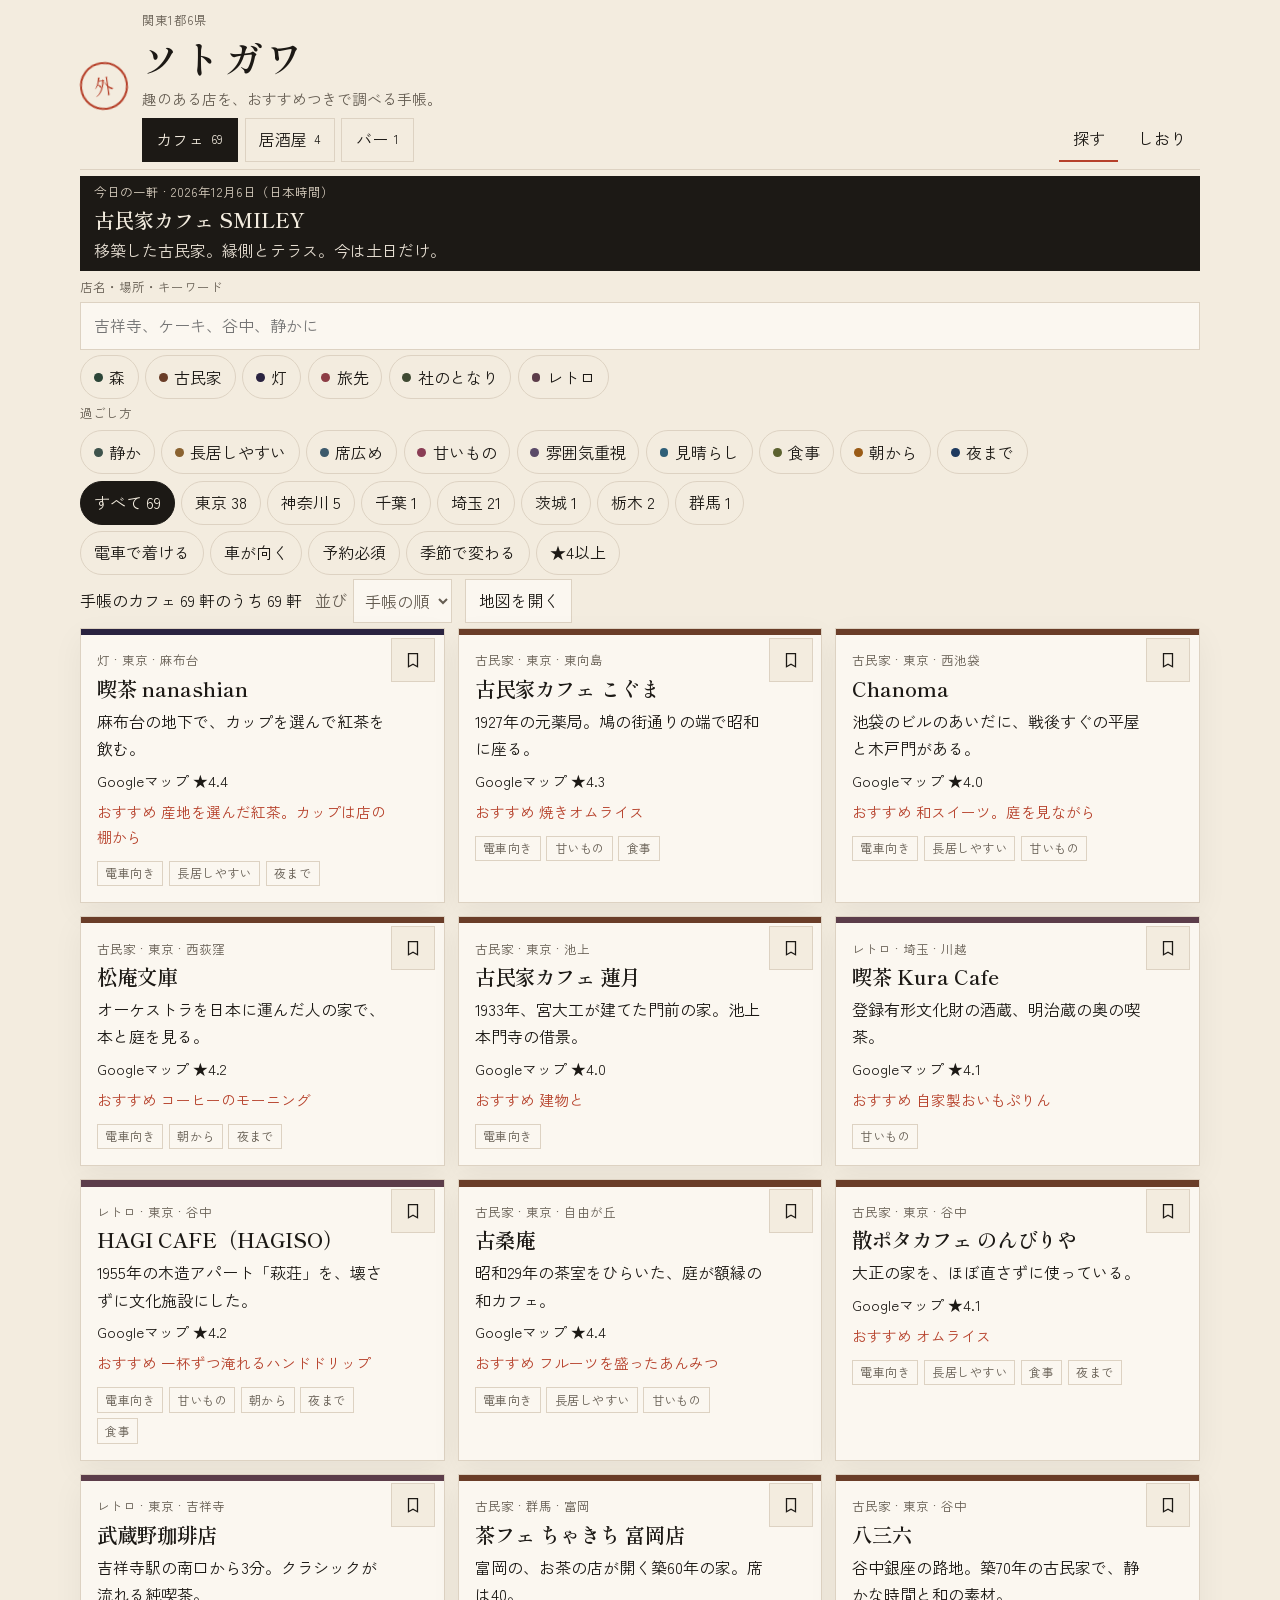
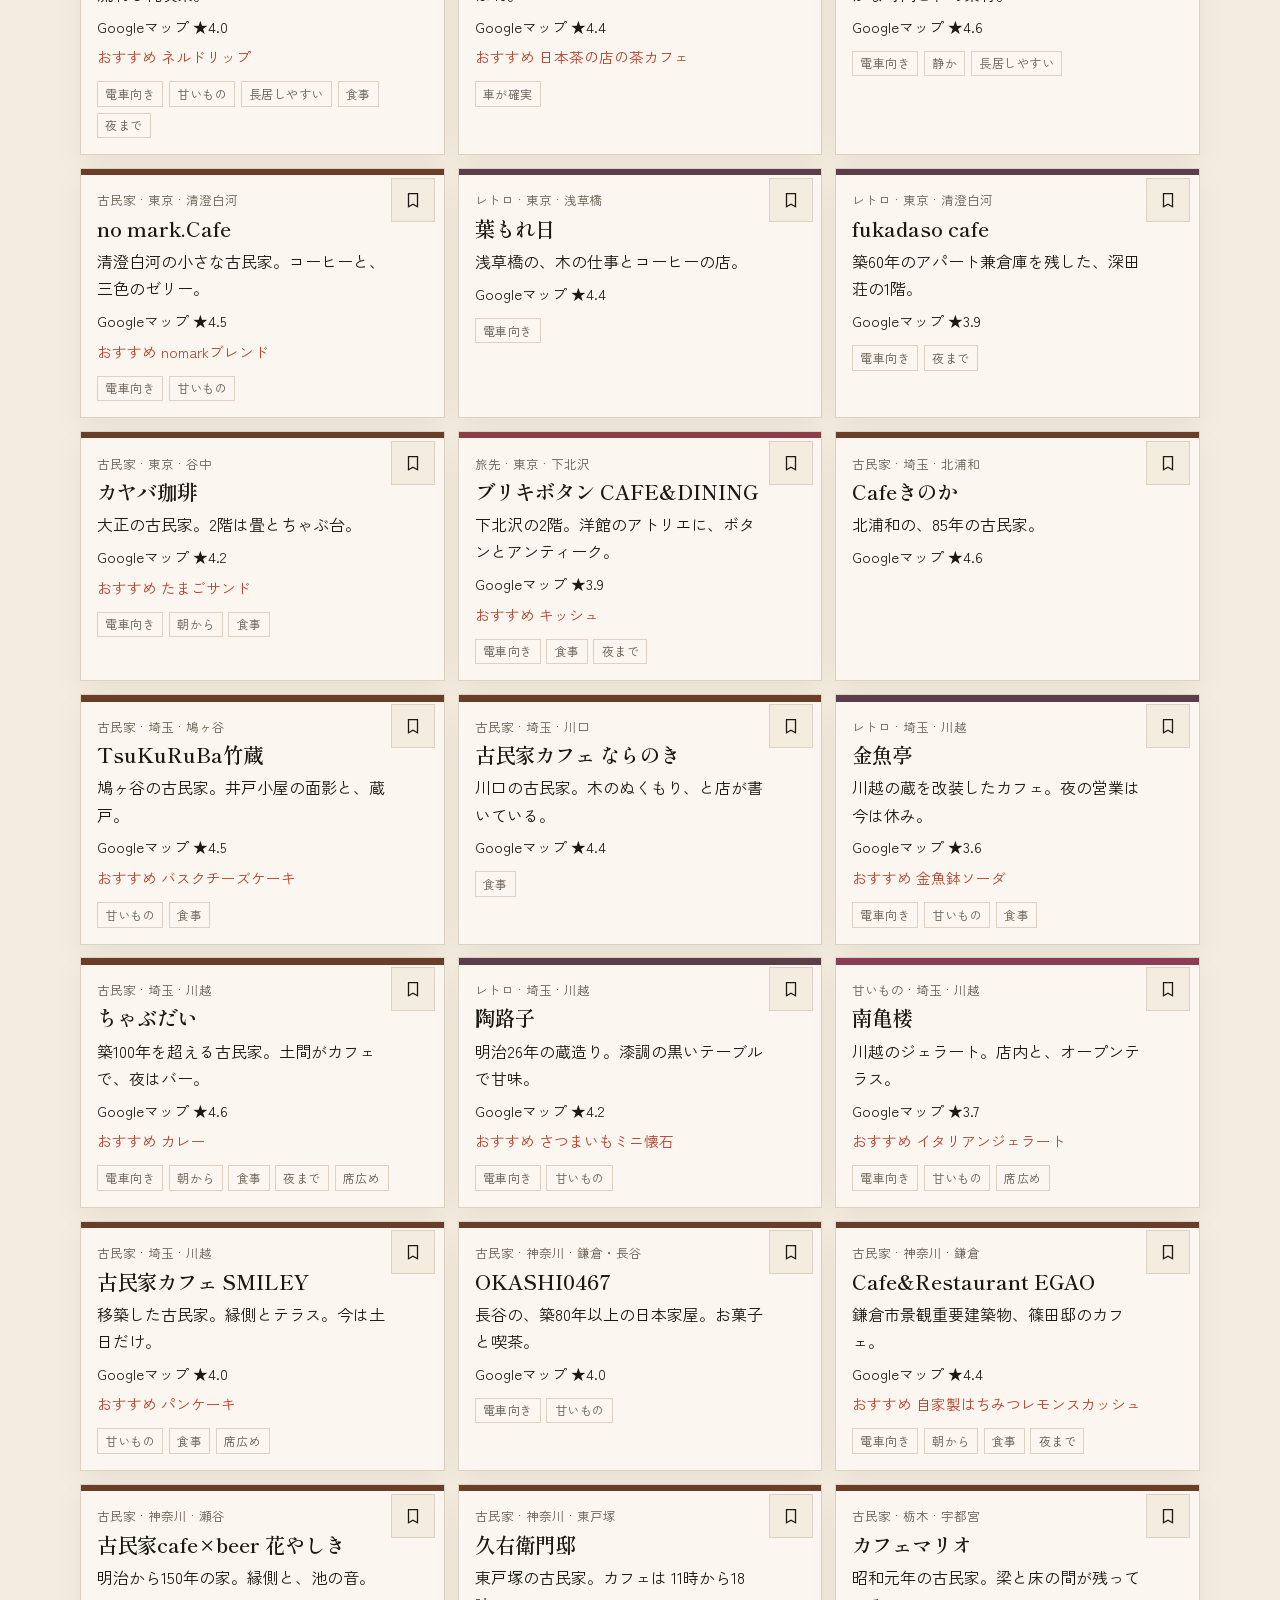
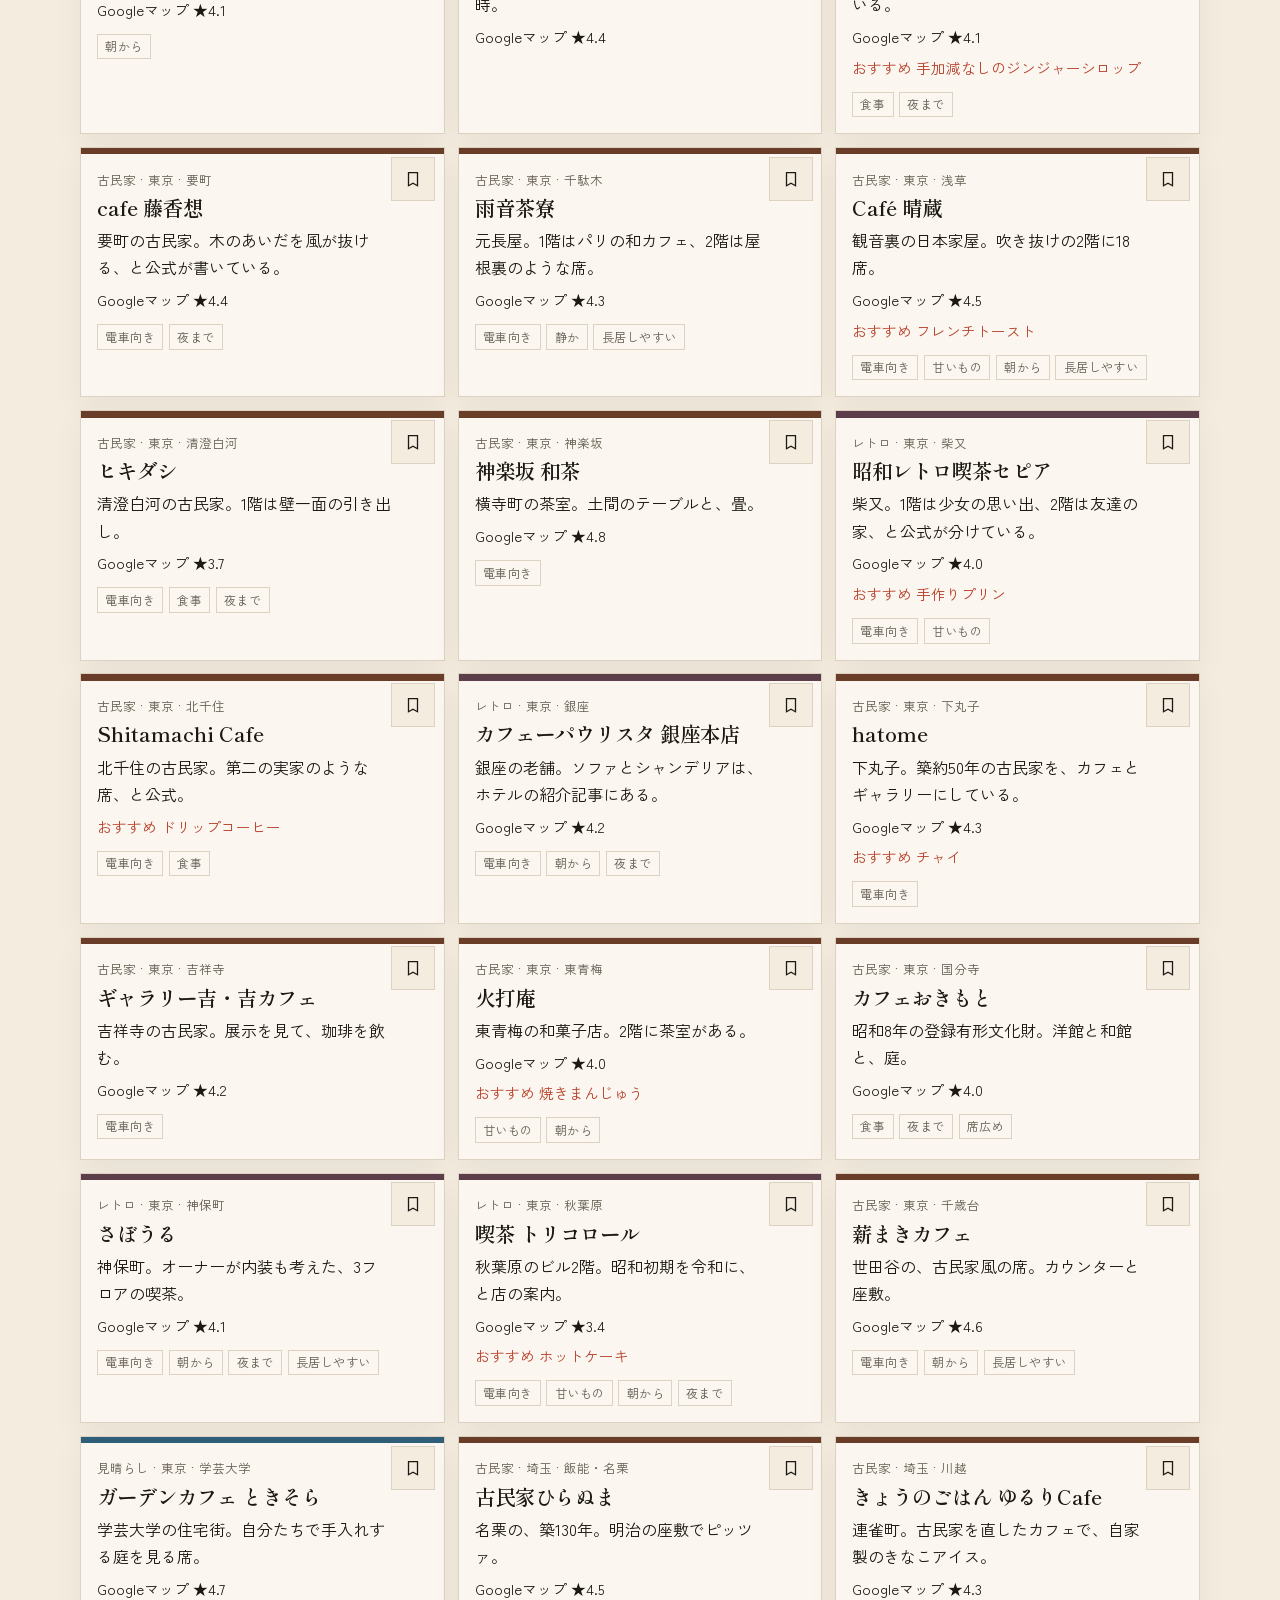
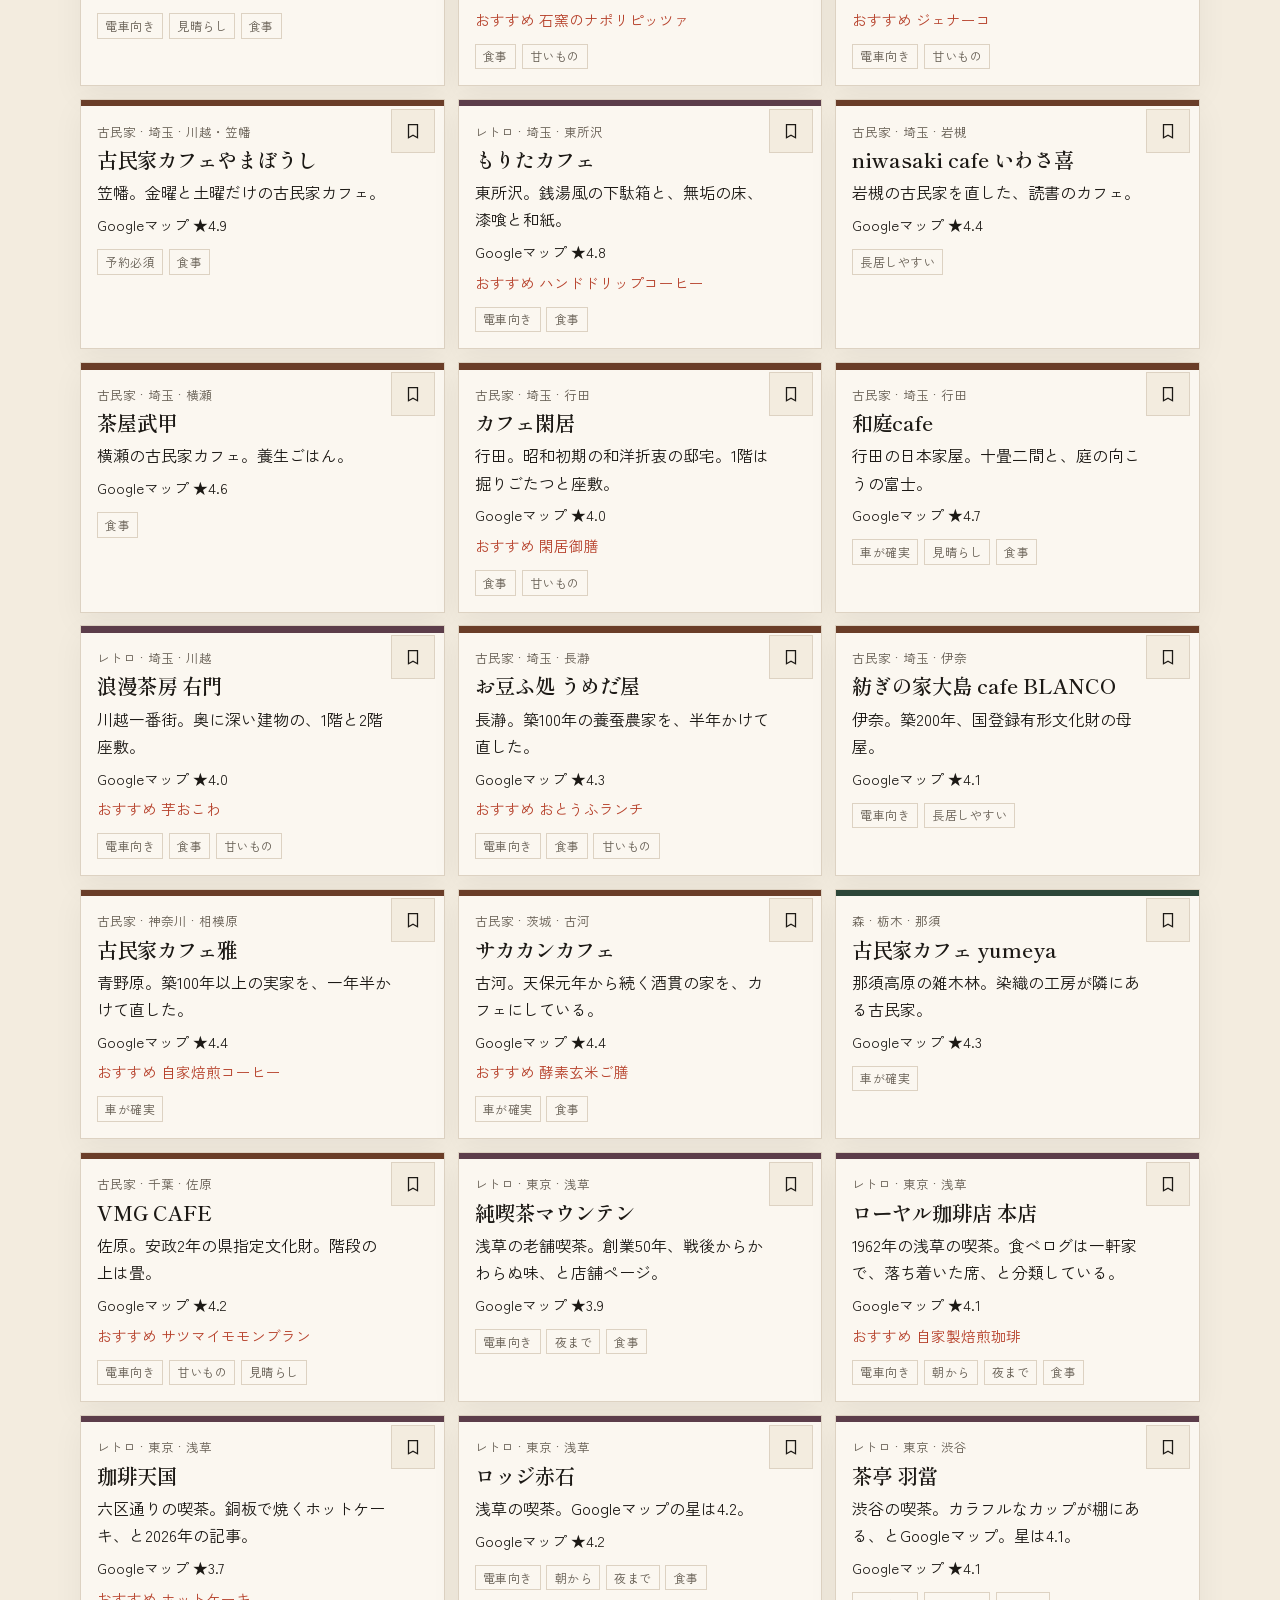
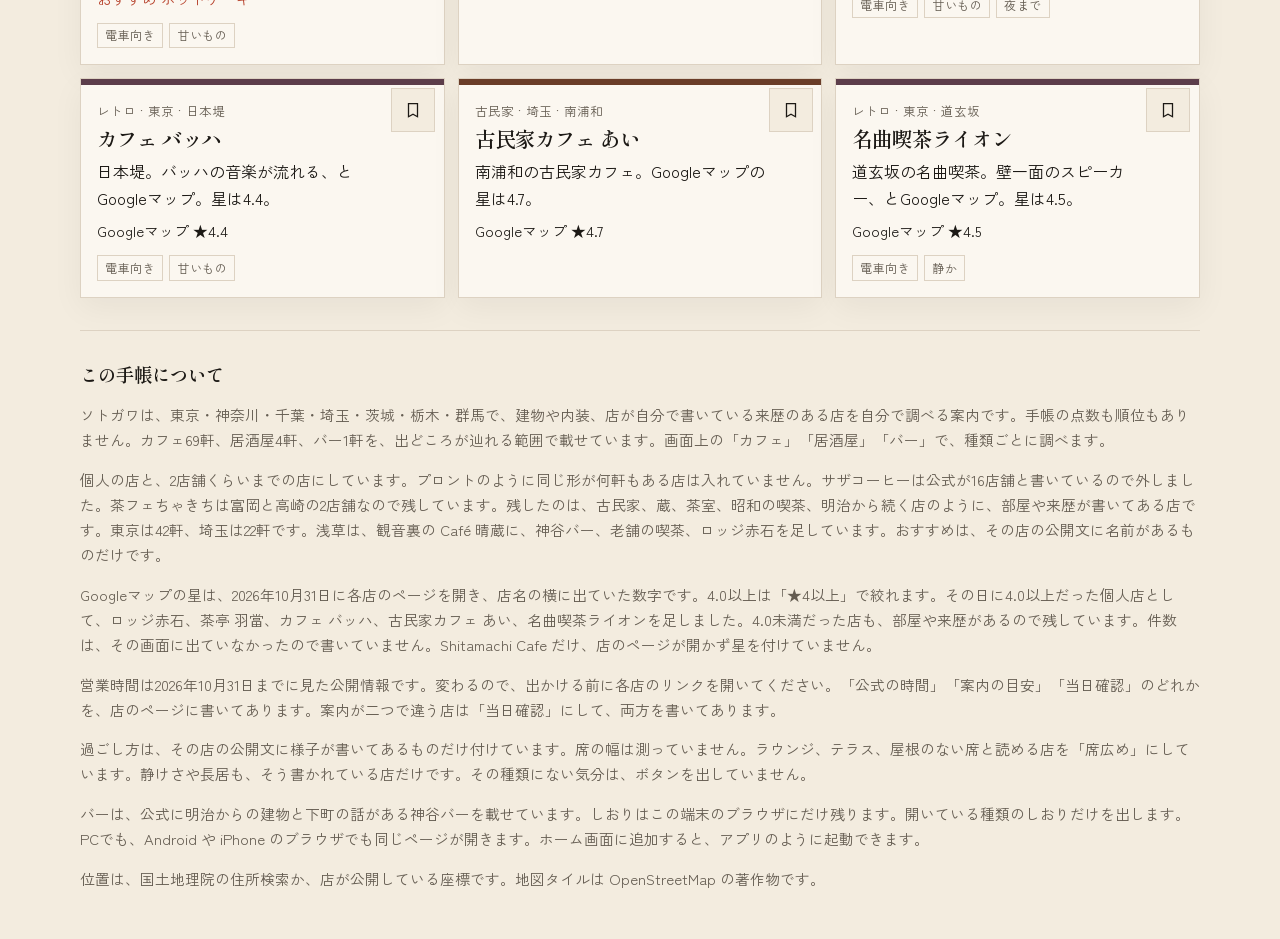
==== commit a30e3081: "Googleマップで見た星を出し、4.0以上の個人店を足す。 2026年10月31日に店名の横へ出ていた数字だけを写した。ロッジ赤石、茶亭 羽當、カフェ バッハ、古民家カフェ あい、名曲喫茶ライオンを" ====
--- a/index.html
+++ b/index.html
@@ -50,7 +50,7 @@
         <p class="filter-label" id="visit-label">過ごし方</p>
         <div class="scroller" id="visits" role="group" aria-labelledby="visit-label"></div>
         <div class="scroller" id="prefs" role="group" aria-label="都県"></div>
-        <div class="scroller" id="flags" role="group" aria-label="行き方"></div>
+        <div class="scroller" id="flags" role="group" aria-label="絞り込み"></div>
         <div class="resultbar">
           <p id="count" aria-live="polite"></p>
           <label>並び
@@ -71,8 +71,9 @@
       <div id="list"></div>
       <footer class="about">
         <h2>この手帳について</h2>
-        <p>ソトガワは、東京・神奈川・千葉・埼玉・茨城・栃木・群馬で、建物や内装、店が自分で書いている来歴のある店を自分で調べる案内です。点数も順位もありません。カフェ64軒、居酒屋4軒、バー1軒を、出どころが辿れる範囲で載せています。画面上の「カフェ」「居酒屋」「バー」で、種類ごとに調べます。</p>
-        <p>個人の店と、2店舗くらいまでの店にしています。プロントのように同じ形が何軒もある店は入れていません。サザコーヒーは公式が16店舗と書いているので外しました。茶フェちゃきちは富岡と高崎の2店舗なので残しています。残したのは、古民家、蔵、茶室、昭和の喫茶、明治から続く店のように、部屋や来歴が書いてある店です。東京は38軒、埼玉は21軒です。浅草は、観音裏の Café 晴蔵に、神谷バーと老舗の喫茶を足しています。おすすめは、その店の公開文に名前があるものだけです。</p>
+        <p>ソトガワは、東京・神奈川・千葉・埼玉・茨城・栃木・群馬で、建物や内装、店が自分で書いている来歴のある店を自分で調べる案内です。手帳の点数も順位もありません。カフェ69軒、居酒屋4軒、バー1軒を、出どころが辿れる範囲で載せています。画面上の「カフェ」「居酒屋」「バー」で、種類ごとに調べます。</p>
+        <p>個人の店と、2店舗くらいまでの店にしています。プロントのように同じ形が何軒もある店は入れていません。サザコーヒーは公式が16店舗と書いているので外しました。茶フェちゃきちは富岡と高崎の2店舗なので残しています。残したのは、古民家、蔵、茶室、昭和の喫茶、明治から続く店のように、部屋や来歴が書いてある店です。東京は42軒、埼玉は22軒です。浅草は、観音裏の Café 晴蔵に、神谷バー、老舗の喫茶、ロッジ赤石を足しています。おすすめは、その店の公開文に名前があるものだけです。</p>
+        <p>Googleマップの星は、2026年10月31日に各店のページを開き、店名の横に出ていた数字です。4.0以上は「★4以上」で絞れます。その日に4.0以上だった個人店として、ロッジ赤石、茶亭 羽當、カフェ バッハ、古民家カフェ あい、名曲喫茶ライオンを足しました。4.0未満だった店も、部屋や来歴があるので残しています。件数は、その画面に出ていなかったので書いていません。Shitamachi Cafe だけ、店のページが開かず星を付けていません。</p>
         <p>営業時間は2026年10月31日までに見た公開情報です。変わるので、出かける前に各店のリンクを開いてください。「公式の時間」「案内の目安」「当日確認」のどれかを、店のページに書いてあります。案内が二つで違う店は「当日確認」にして、両方を書いてあります。</p>
         <p>過ごし方は、その店の公開文に様子が書いてあるものだけ付けています。席の幅は測っていません。ラウンジ、テラス、屋根のない席と読める店を「席広め」にしています。静けさや長居も、そう書かれている店だけです。その種類にない気分は、ボタンを出していません。</p>
         <p>バーは、公式に明治からの建物と下町の話がある神谷バーを載せています。しおりはこの端末のブラウザにだけ残ります。開いている種類のしおりだけを出します。PCでも、Android や iPhone のブラウザでも同じページが開きます。ホーム画面に追加すると、アプリのように起動できます。</p>
--- a/css/style.css
+++ b/css/style.css
@@ -260,6 +260,7 @@
 .card-link h2 { margin: 0.2rem 0 0.35rem; font-size: 1.28rem; text-wrap: balance; }
 .lead { margin: 0; }
 .pick { margin: 0.35rem 0 0; color: var(--seal); font-size: 0.92rem; }
+.stars { margin: 0.35rem 0 0; font-size: 0.92rem; }
 .tags { display: flex; flex-wrap: wrap; gap: 0.35rem; margin-top: 0.75rem; }
 .tagchip {
   font-size: 0.75rem;
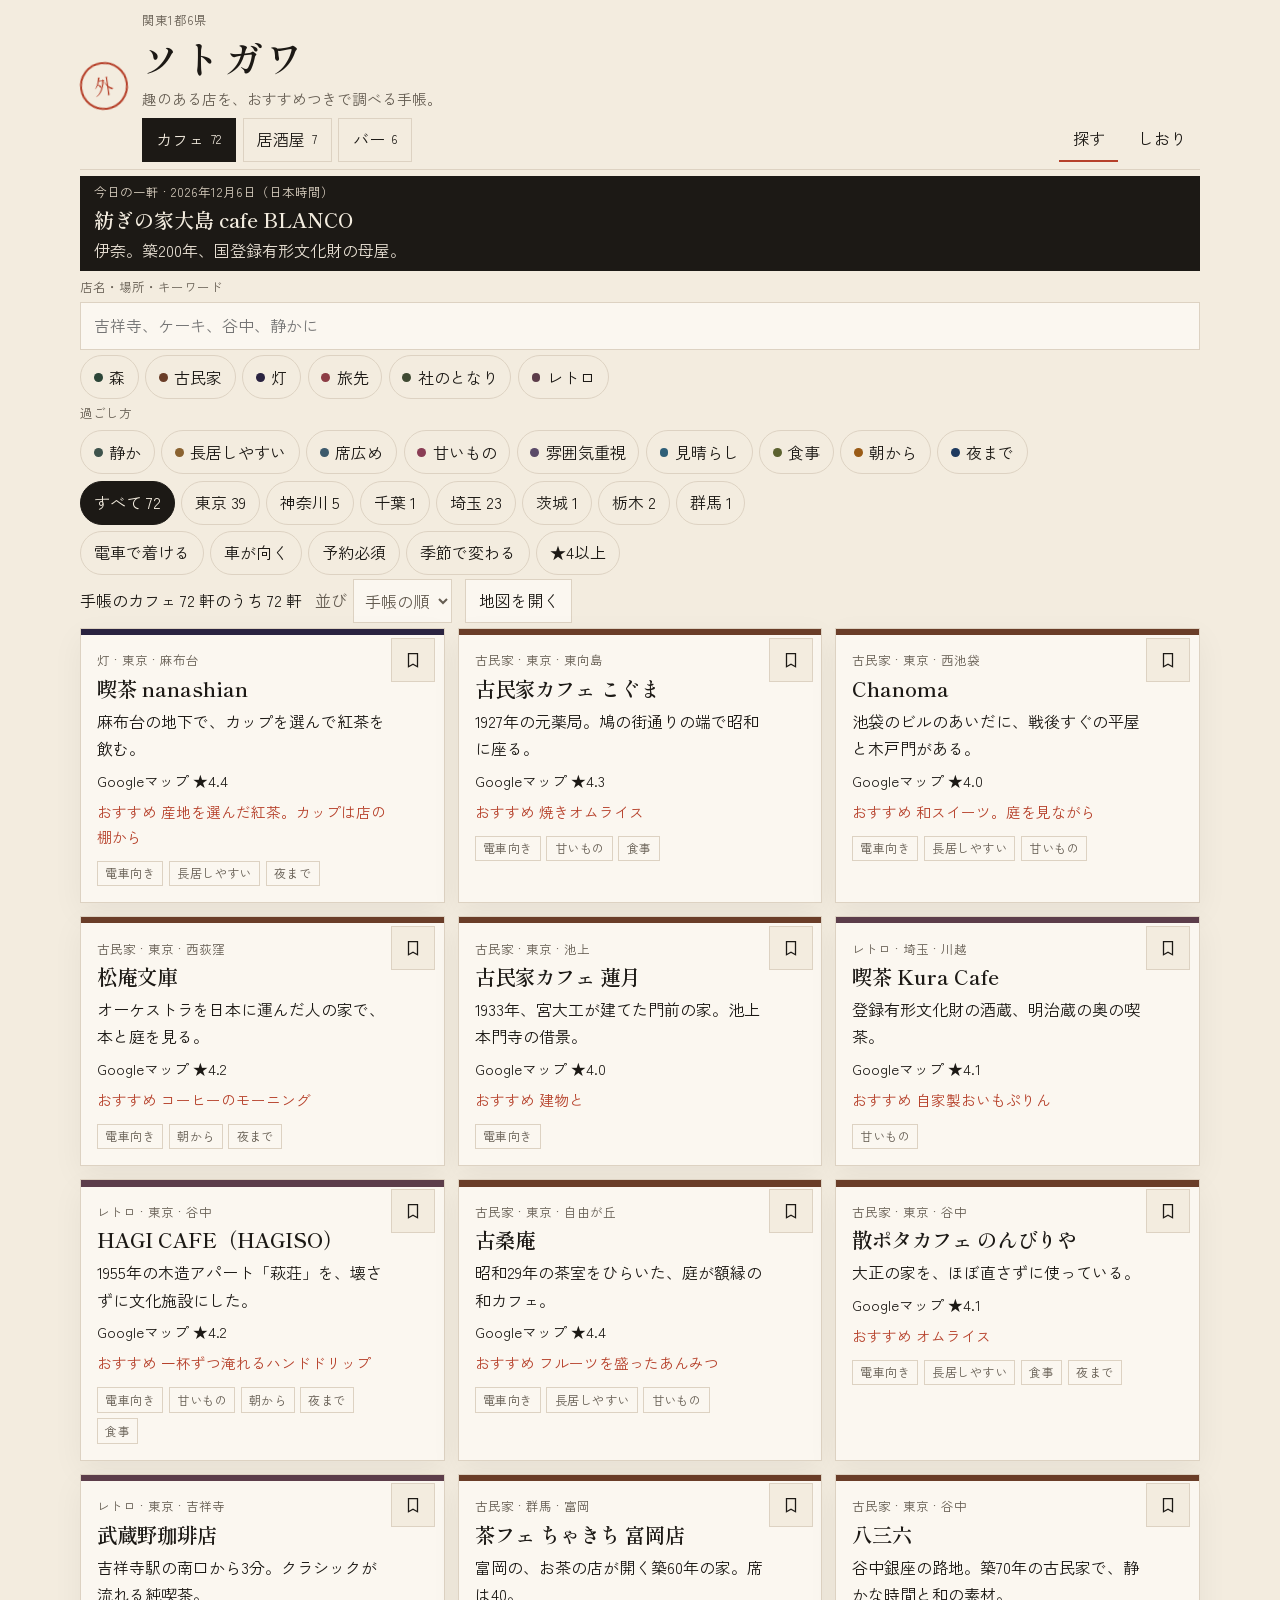
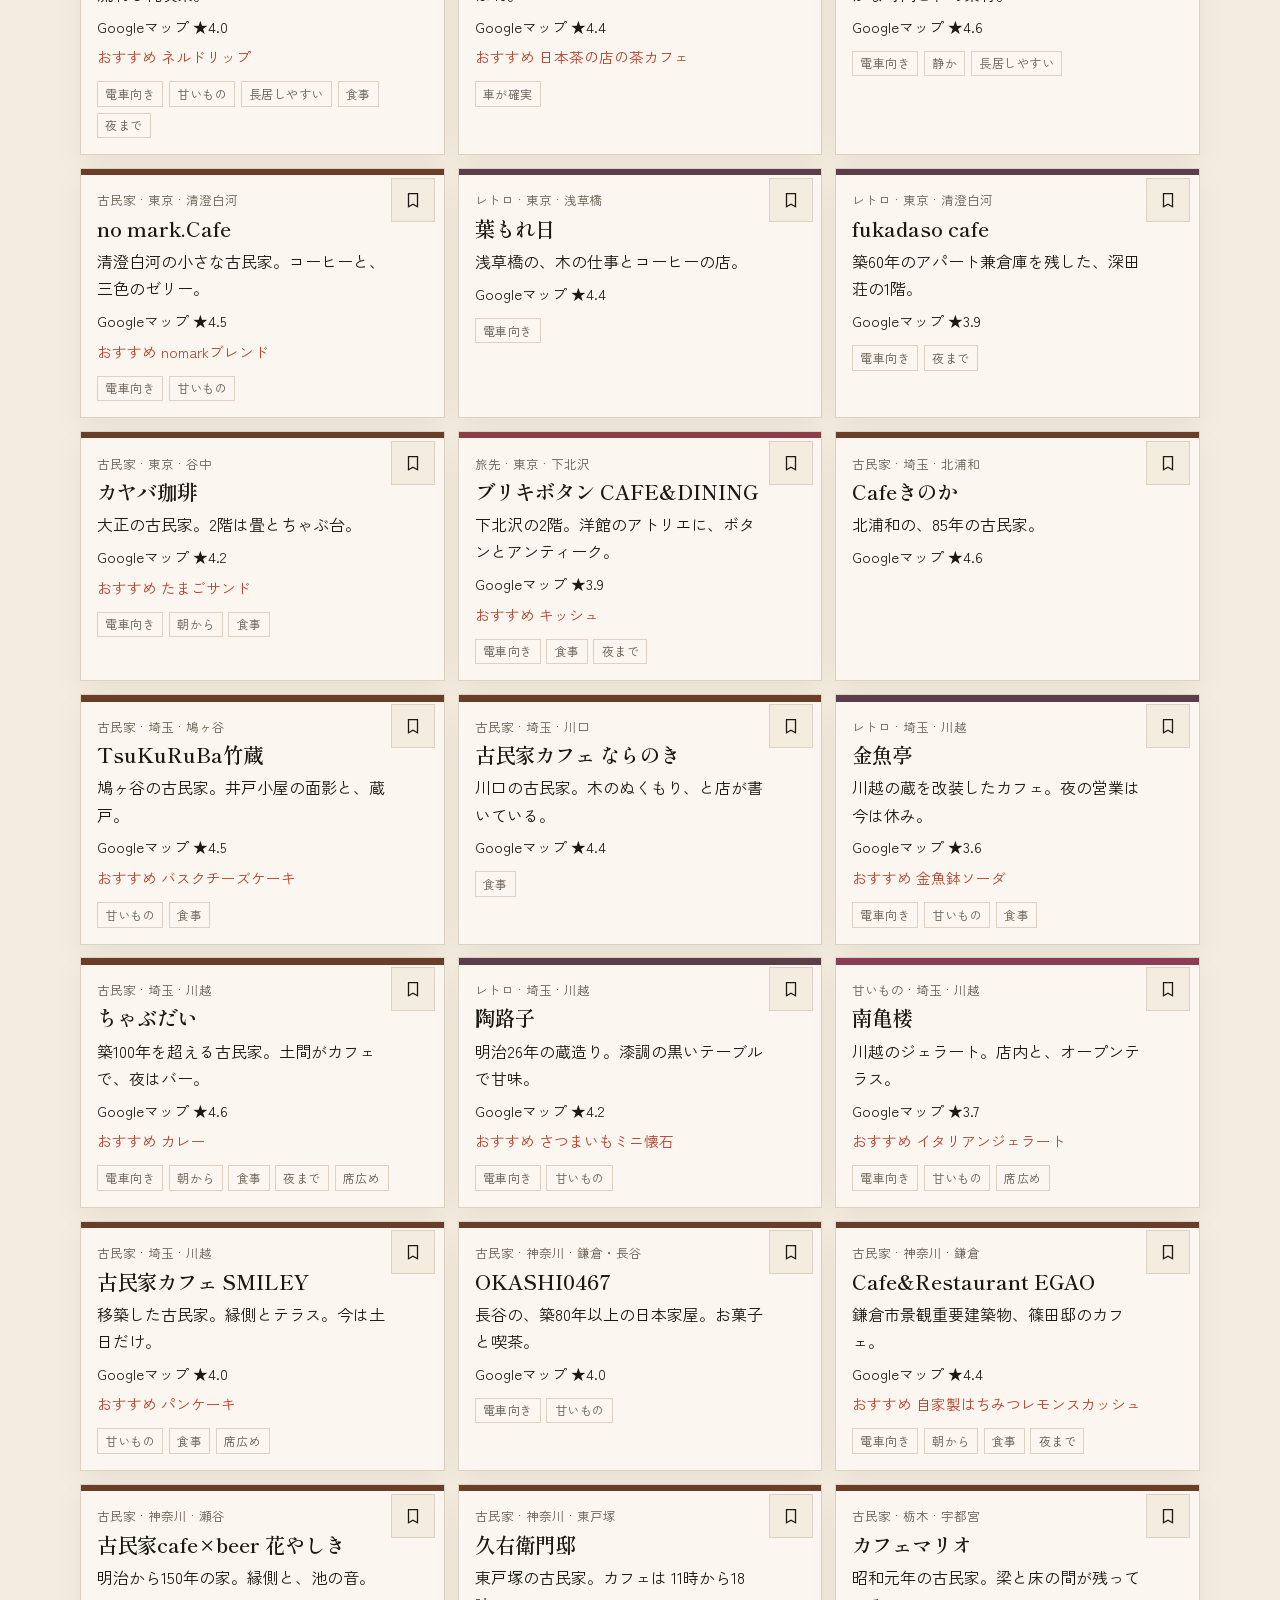
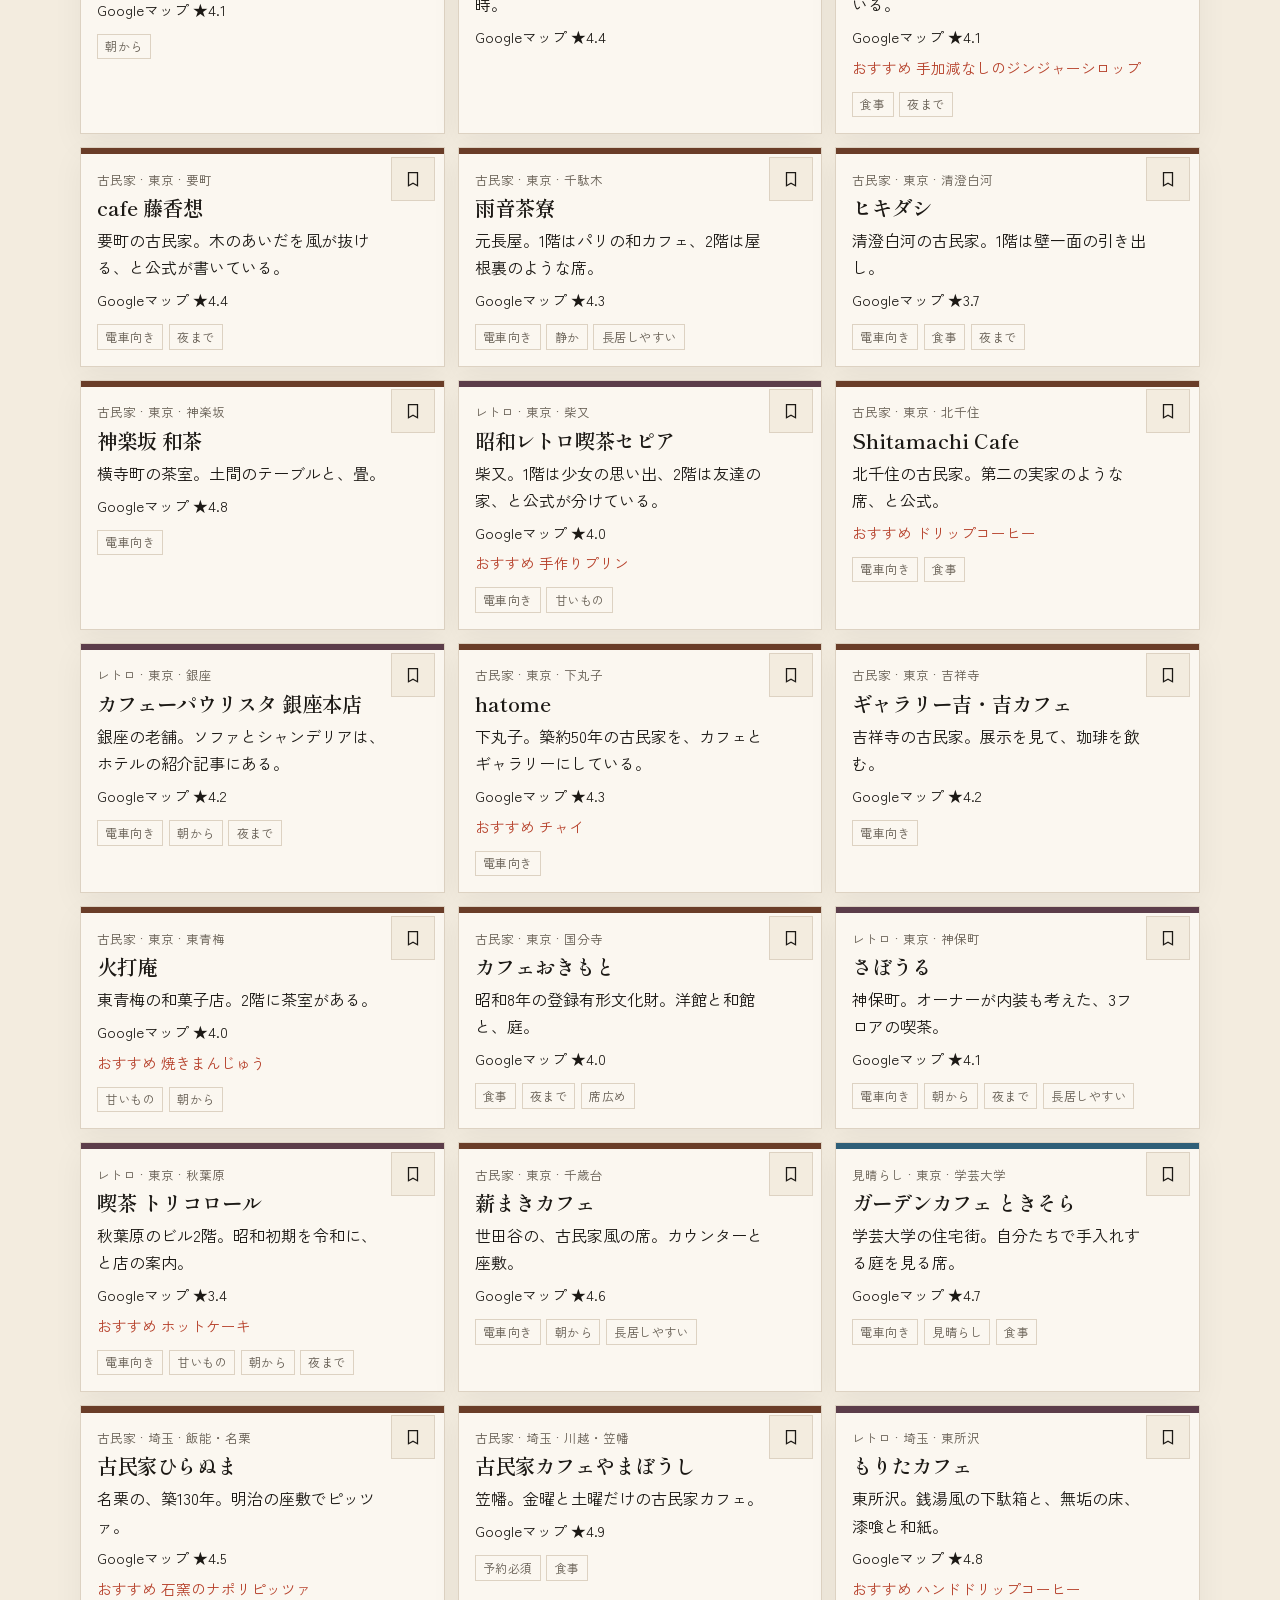
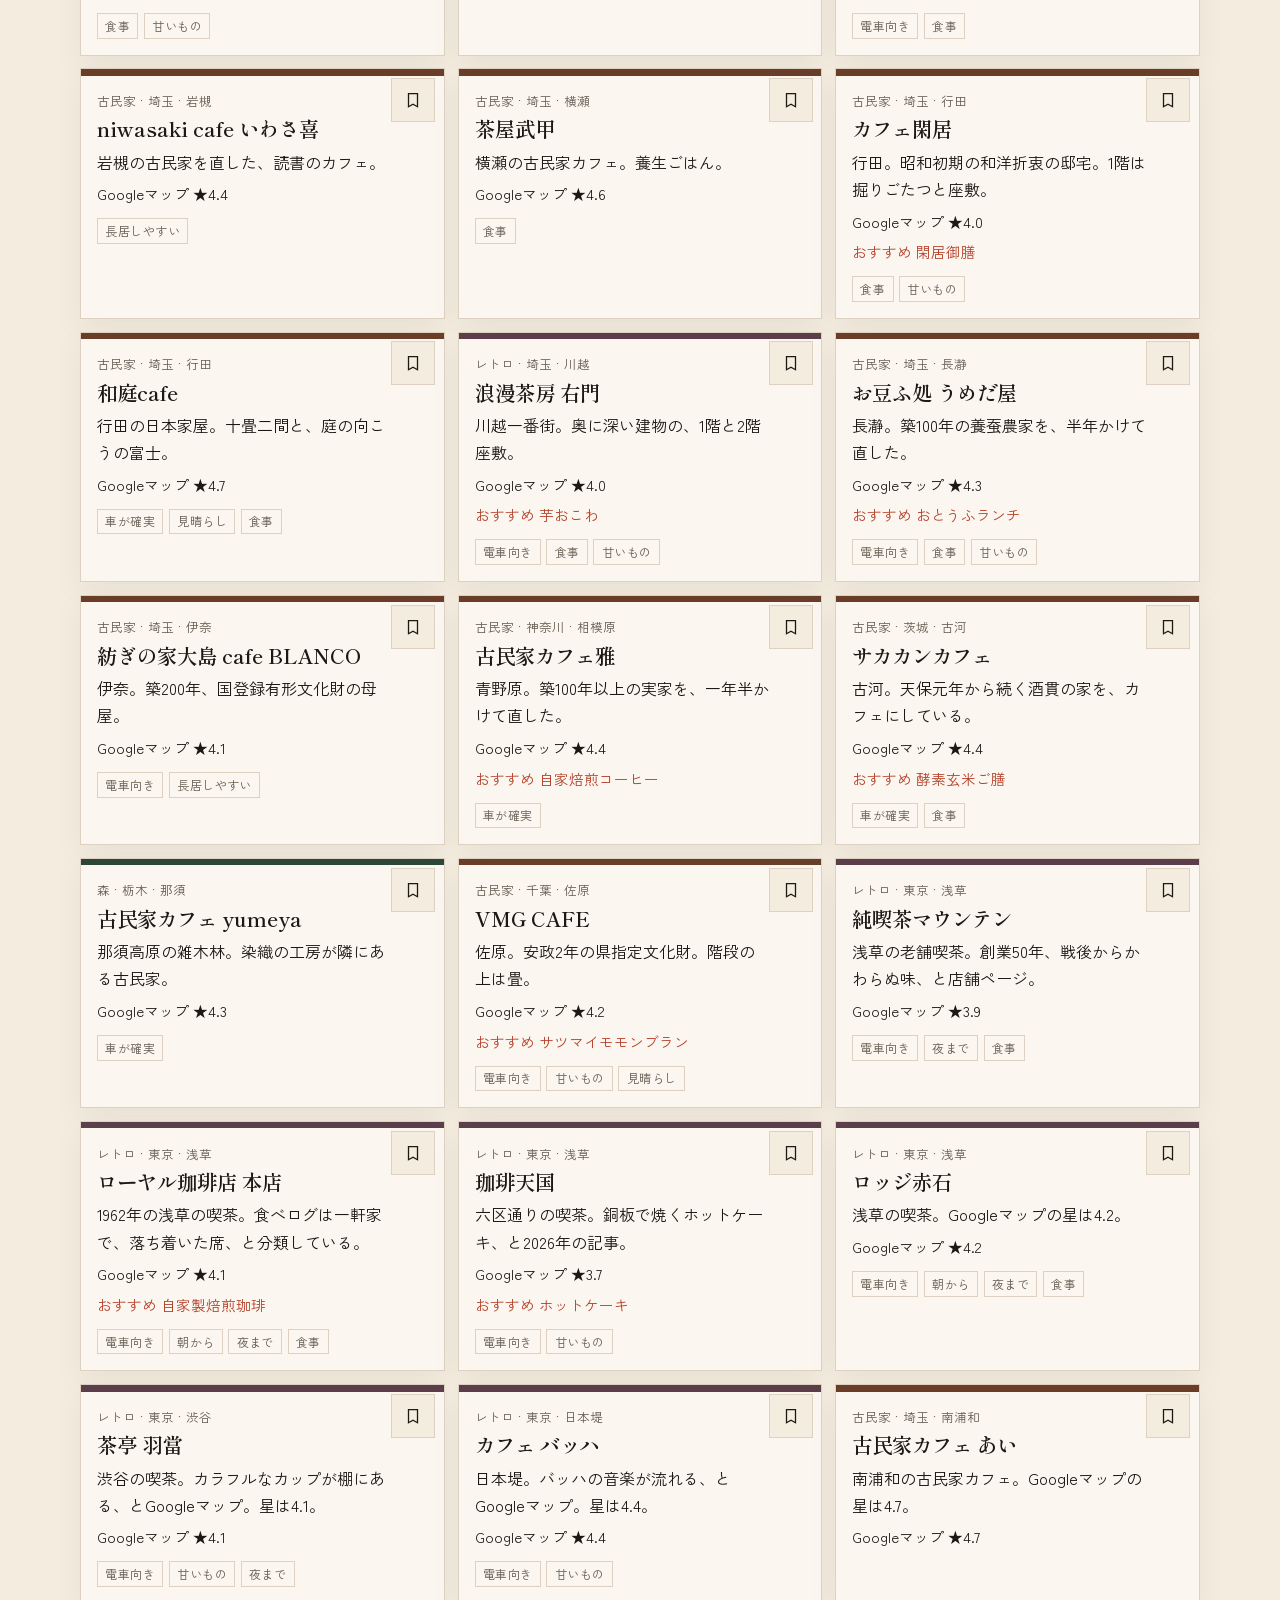
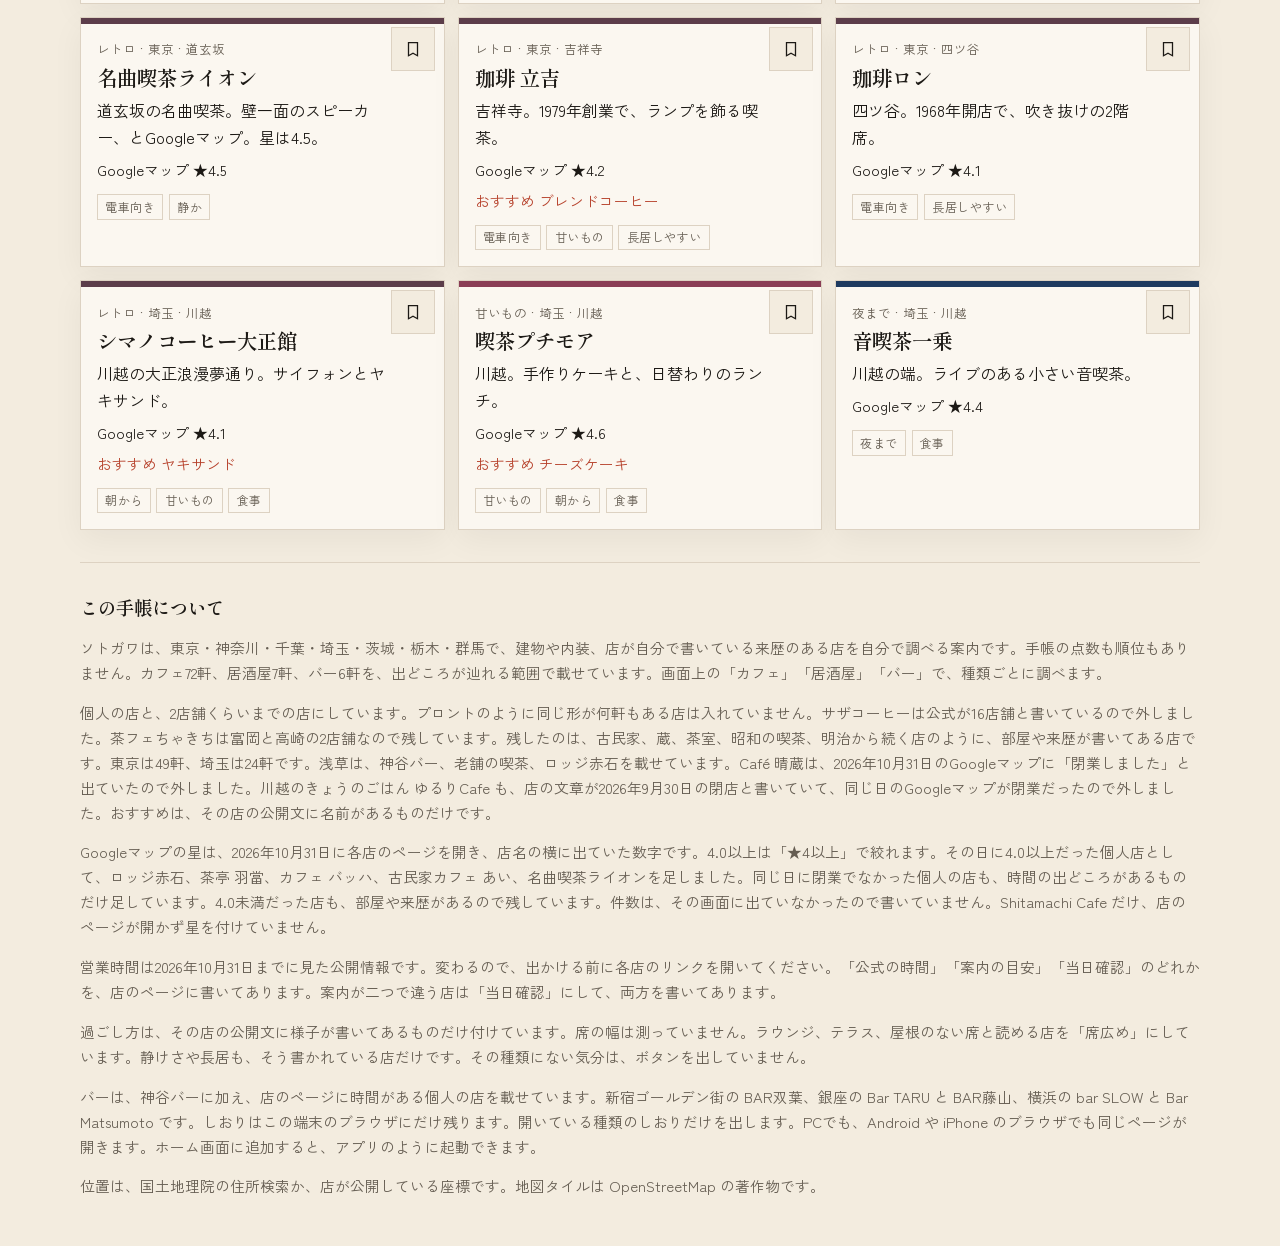
==== commit 7fe00105: "Googleマップで閉業の店を外し、個人のカフェと居酒屋とバーを足す。 Café 晴蔵とゆるりCafeは2026年10月31日のGoogleマップが閉業だったので外した。営業中で、時間の出どころがある" ====
--- a/index.html
+++ b/index.html
@@ -71,12 +71,12 @@
       <div id="list"></div>
       <footer class="about">
         <h2>この手帳について</h2>
-        <p>ソトガワは、東京・神奈川・千葉・埼玉・茨城・栃木・群馬で、建物や内装、店が自分で書いている来歴のある店を自分で調べる案内です。手帳の点数も順位もありません。カフェ69軒、居酒屋4軒、バー1軒を、出どころが辿れる範囲で載せています。画面上の「カフェ」「居酒屋」「バー」で、種類ごとに調べます。</p>
-        <p>個人の店と、2店舗くらいまでの店にしています。プロントのように同じ形が何軒もある店は入れていません。サザコーヒーは公式が16店舗と書いているので外しました。茶フェちゃきちは富岡と高崎の2店舗なので残しています。残したのは、古民家、蔵、茶室、昭和の喫茶、明治から続く店のように、部屋や来歴が書いてある店です。東京は42軒、埼玉は22軒です。浅草は、観音裏の Café 晴蔵に、神谷バー、老舗の喫茶、ロッジ赤石を足しています。おすすめは、その店の公開文に名前があるものだけです。</p>
-        <p>Googleマップの星は、2026年10月31日に各店のページを開き、店名の横に出ていた数字です。4.0以上は「★4以上」で絞れます。その日に4.0以上だった個人店として、ロッジ赤石、茶亭 羽當、カフェ バッハ、古民家カフェ あい、名曲喫茶ライオンを足しました。4.0未満だった店も、部屋や来歴があるので残しています。件数は、その画面に出ていなかったので書いていません。Shitamachi Cafe だけ、店のページが開かず星を付けていません。</p>
+        <p>ソトガワは、東京・神奈川・千葉・埼玉・茨城・栃木・群馬で、建物や内装、店が自分で書いている来歴のある店を自分で調べる案内です。手帳の点数も順位もありません。カフェ72軒、居酒屋7軒、バー6軒を、出どころが辿れる範囲で載せています。画面上の「カフェ」「居酒屋」「バー」で、種類ごとに調べます。</p>
+        <p>個人の店と、2店舗くらいまでの店にしています。プロントのように同じ形が何軒もある店は入れていません。サザコーヒーは公式が16店舗と書いているので外しました。茶フェちゃきちは富岡と高崎の2店舗なので残しています。残したのは、古民家、蔵、茶室、昭和の喫茶、明治から続く店のように、部屋や来歴が書いてある店です。東京は49軒、埼玉は24軒です。浅草は、神谷バー、老舗の喫茶、ロッジ赤石を載せています。Café 晴蔵は、2026年10月31日のGoogleマップに「閉業しました」と出ていたので外しました。川越のきょうのごはん ゆるりCafe も、店の文章が2026年9月30日の閉店と書いていて、同じ日のGoogleマップが閉業だったので外しました。おすすめは、その店の公開文に名前があるものだけです。</p>
+        <p>Googleマップの星は、2026年10月31日に各店のページを開き、店名の横に出ていた数字です。4.0以上は「★4以上」で絞れます。その日に4.0以上だった個人店として、ロッジ赤石、茶亭 羽當、カフェ バッハ、古民家カフェ あい、名曲喫茶ライオンを足しました。同じ日に閉業でなかった個人の店も、時間の出どころがあるものだけ足しています。4.0未満だった店も、部屋や来歴があるので残しています。件数は、その画面に出ていなかったので書いていません。Shitamachi Cafe だけ、店のページが開かず星を付けていません。</p>
         <p>営業時間は2026年10月31日までに見た公開情報です。変わるので、出かける前に各店のリンクを開いてください。「公式の時間」「案内の目安」「当日確認」のどれかを、店のページに書いてあります。案内が二つで違う店は「当日確認」にして、両方を書いてあります。</p>
         <p>過ごし方は、その店の公開文に様子が書いてあるものだけ付けています。席の幅は測っていません。ラウンジ、テラス、屋根のない席と読める店を「席広め」にしています。静けさや長居も、そう書かれている店だけです。その種類にない気分は、ボタンを出していません。</p>
-        <p>バーは、公式に明治からの建物と下町の話がある神谷バーを載せています。しおりはこの端末のブラウザにだけ残ります。開いている種類のしおりだけを出します。PCでも、Android や iPhone のブラウザでも同じページが開きます。ホーム画面に追加すると、アプリのように起動できます。</p>
+        <p>バーは、神谷バーに加え、店のページに時間がある個人の店を載せています。新宿ゴールデン街の BAR双葉、銀座の Bar TARU と BAR藤山、横浜の bar SLOW と Bar Matsumoto です。しおりはこの端末のブラウザにだけ残ります。開いている種類のしおりだけを出します。PCでも、Android や iPhone のブラウザでも同じページが開きます。ホーム画面に追加すると、アプリのように起動できます。</p>
         <p>位置は、国土地理院の住所検索か、店が公開している座標です。地図タイルは OpenStreetMap の著作物です。</p>
       </footer>
     </div>
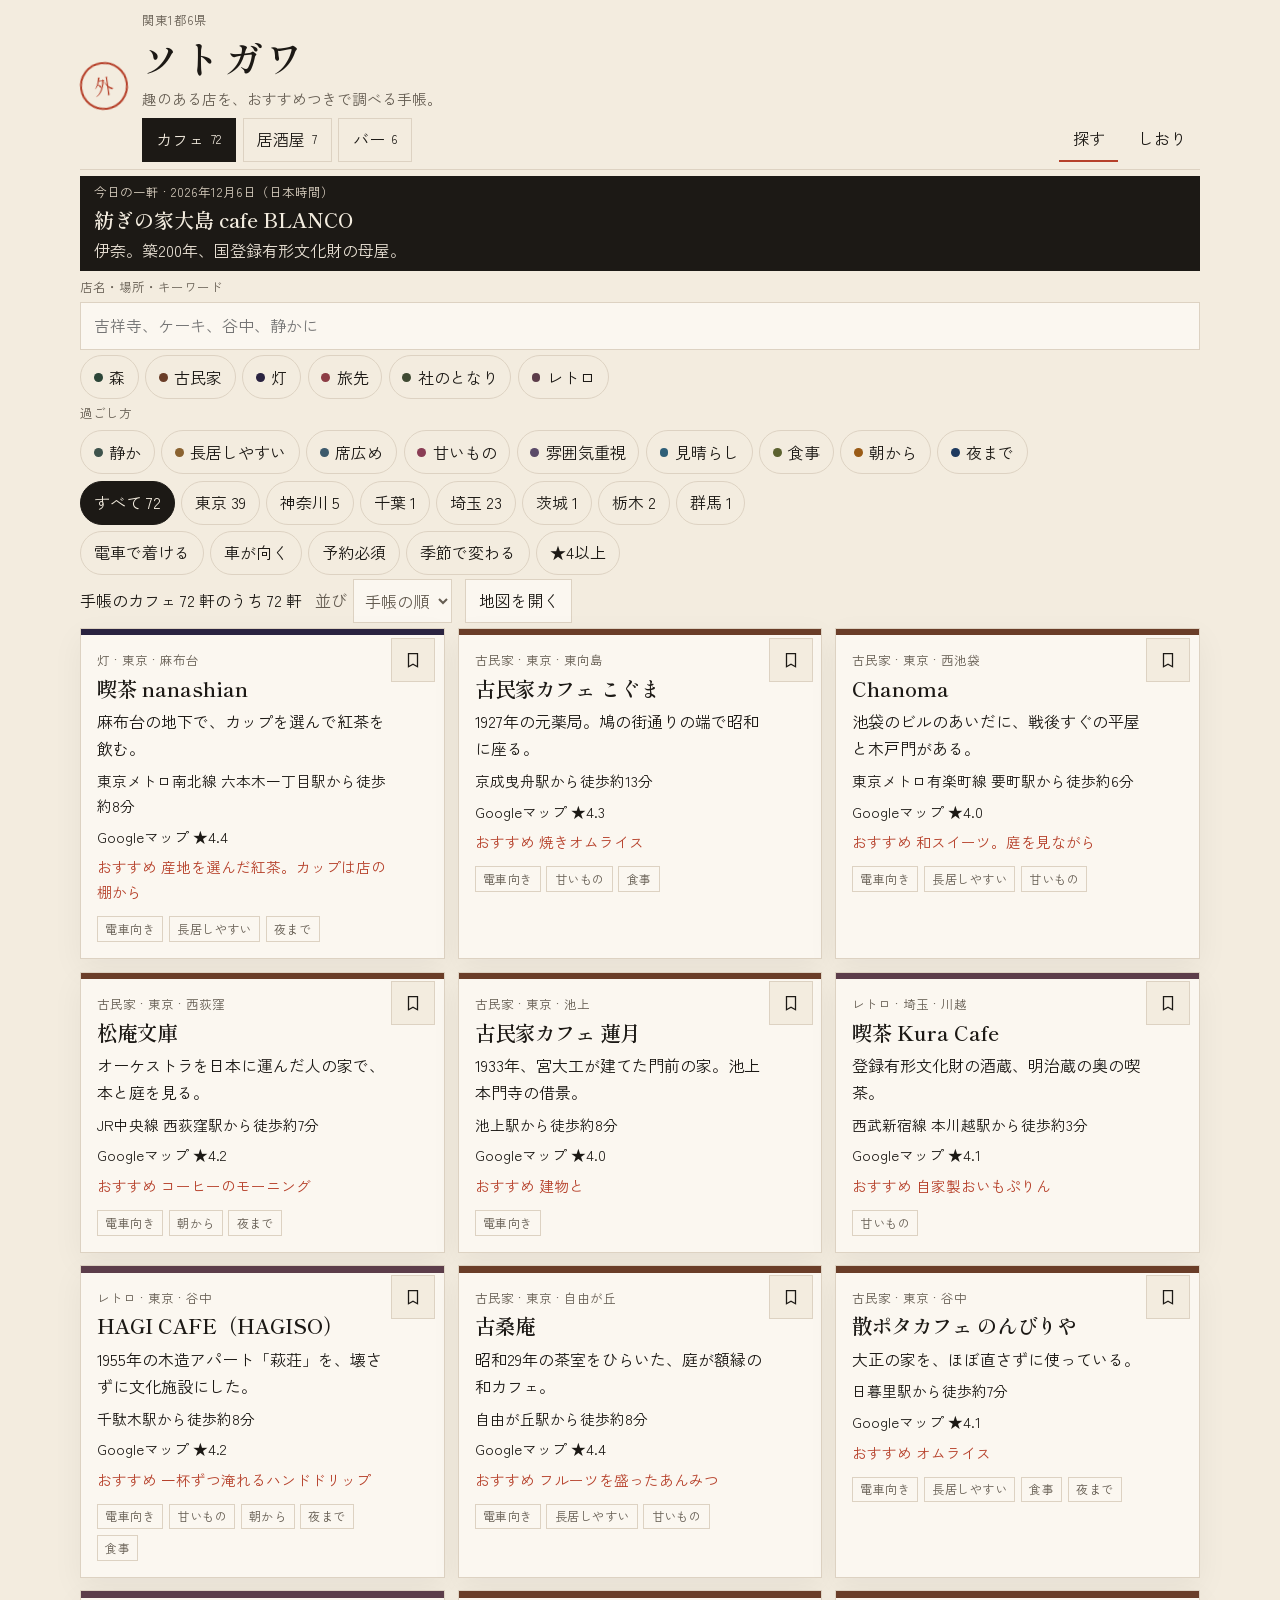
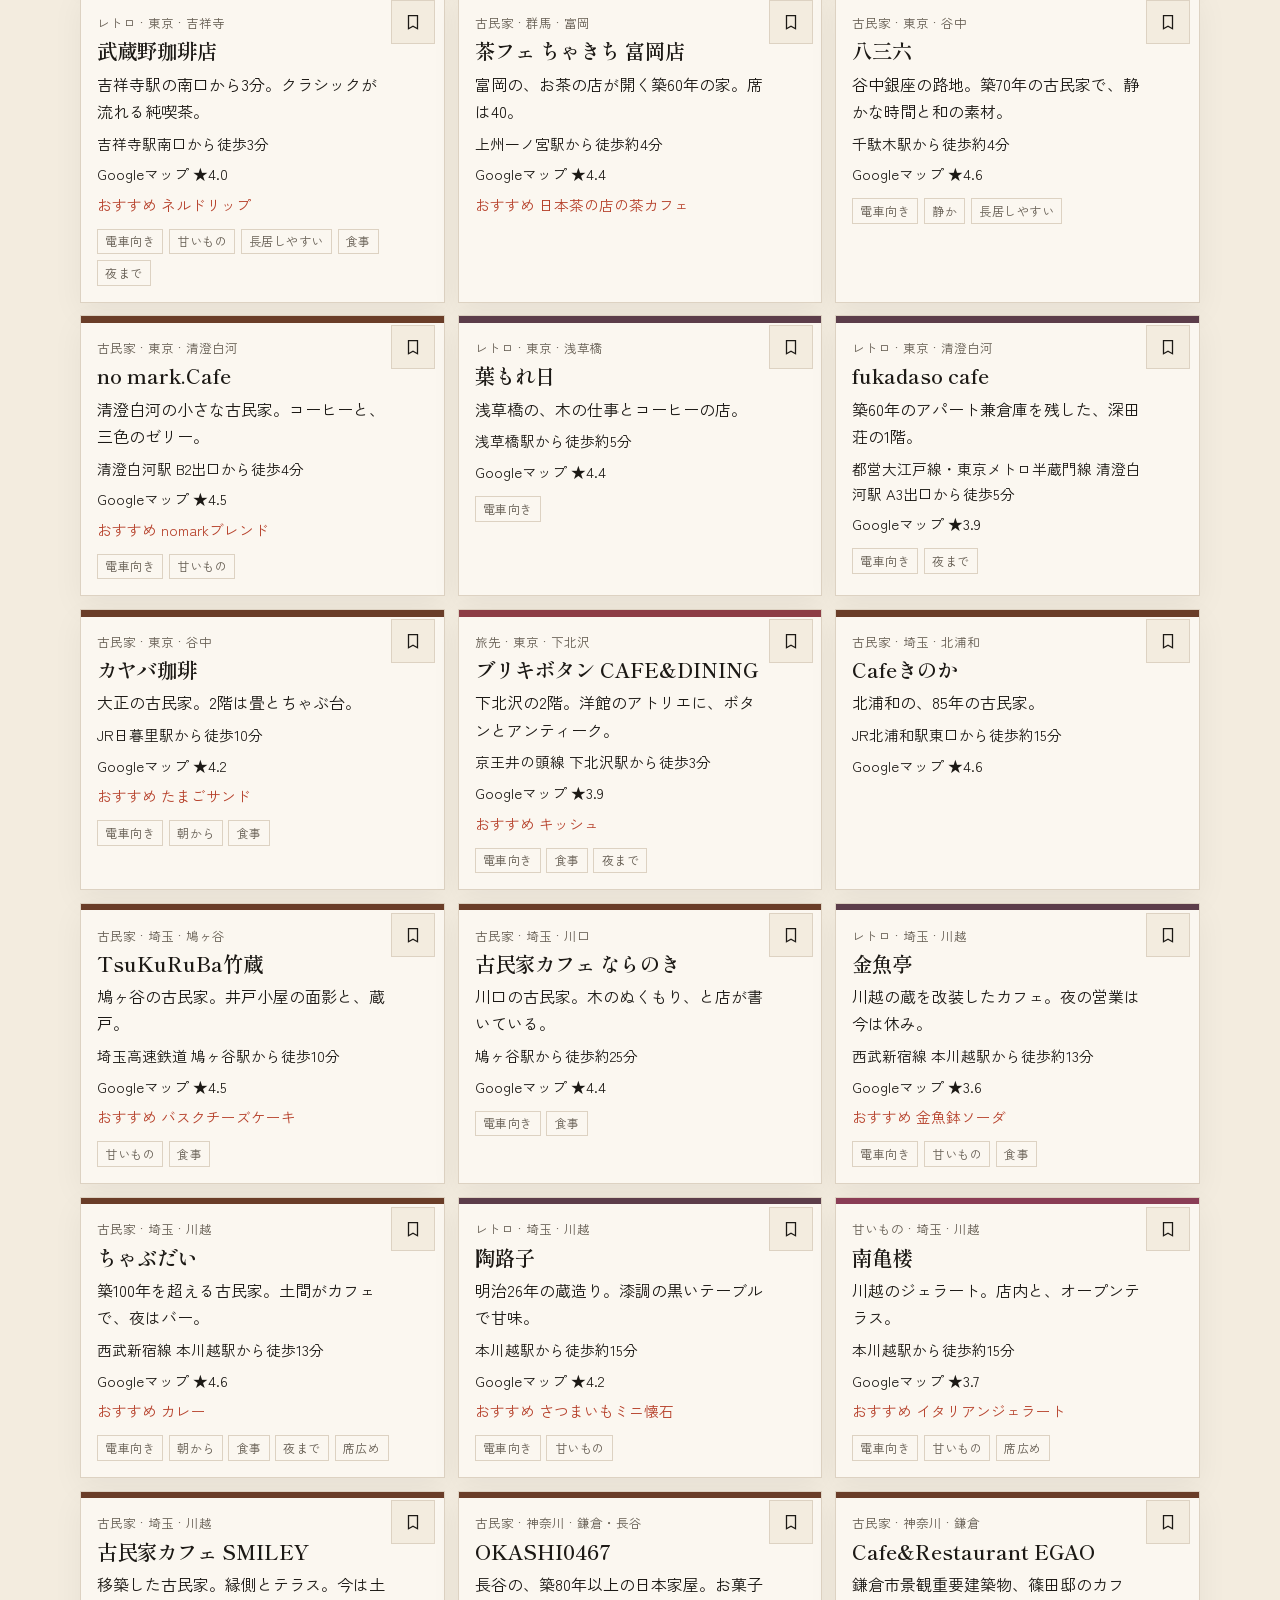
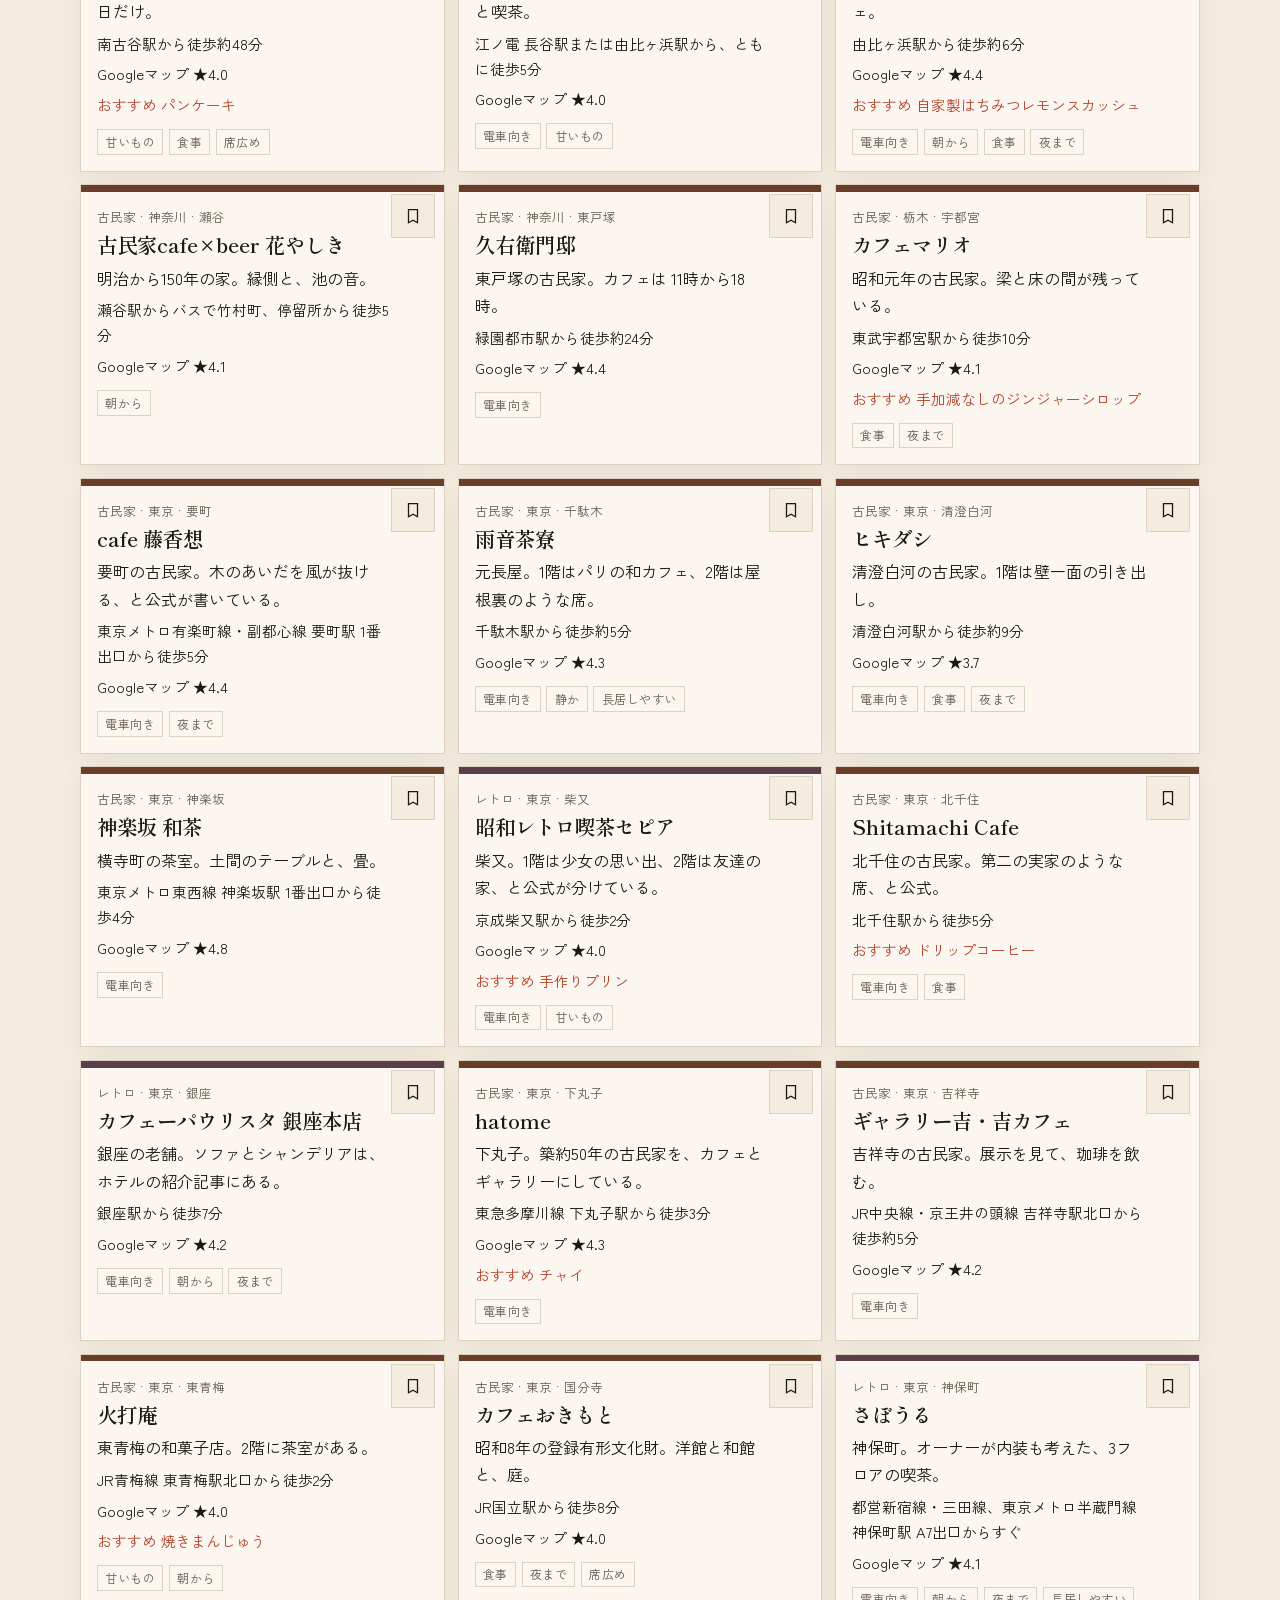
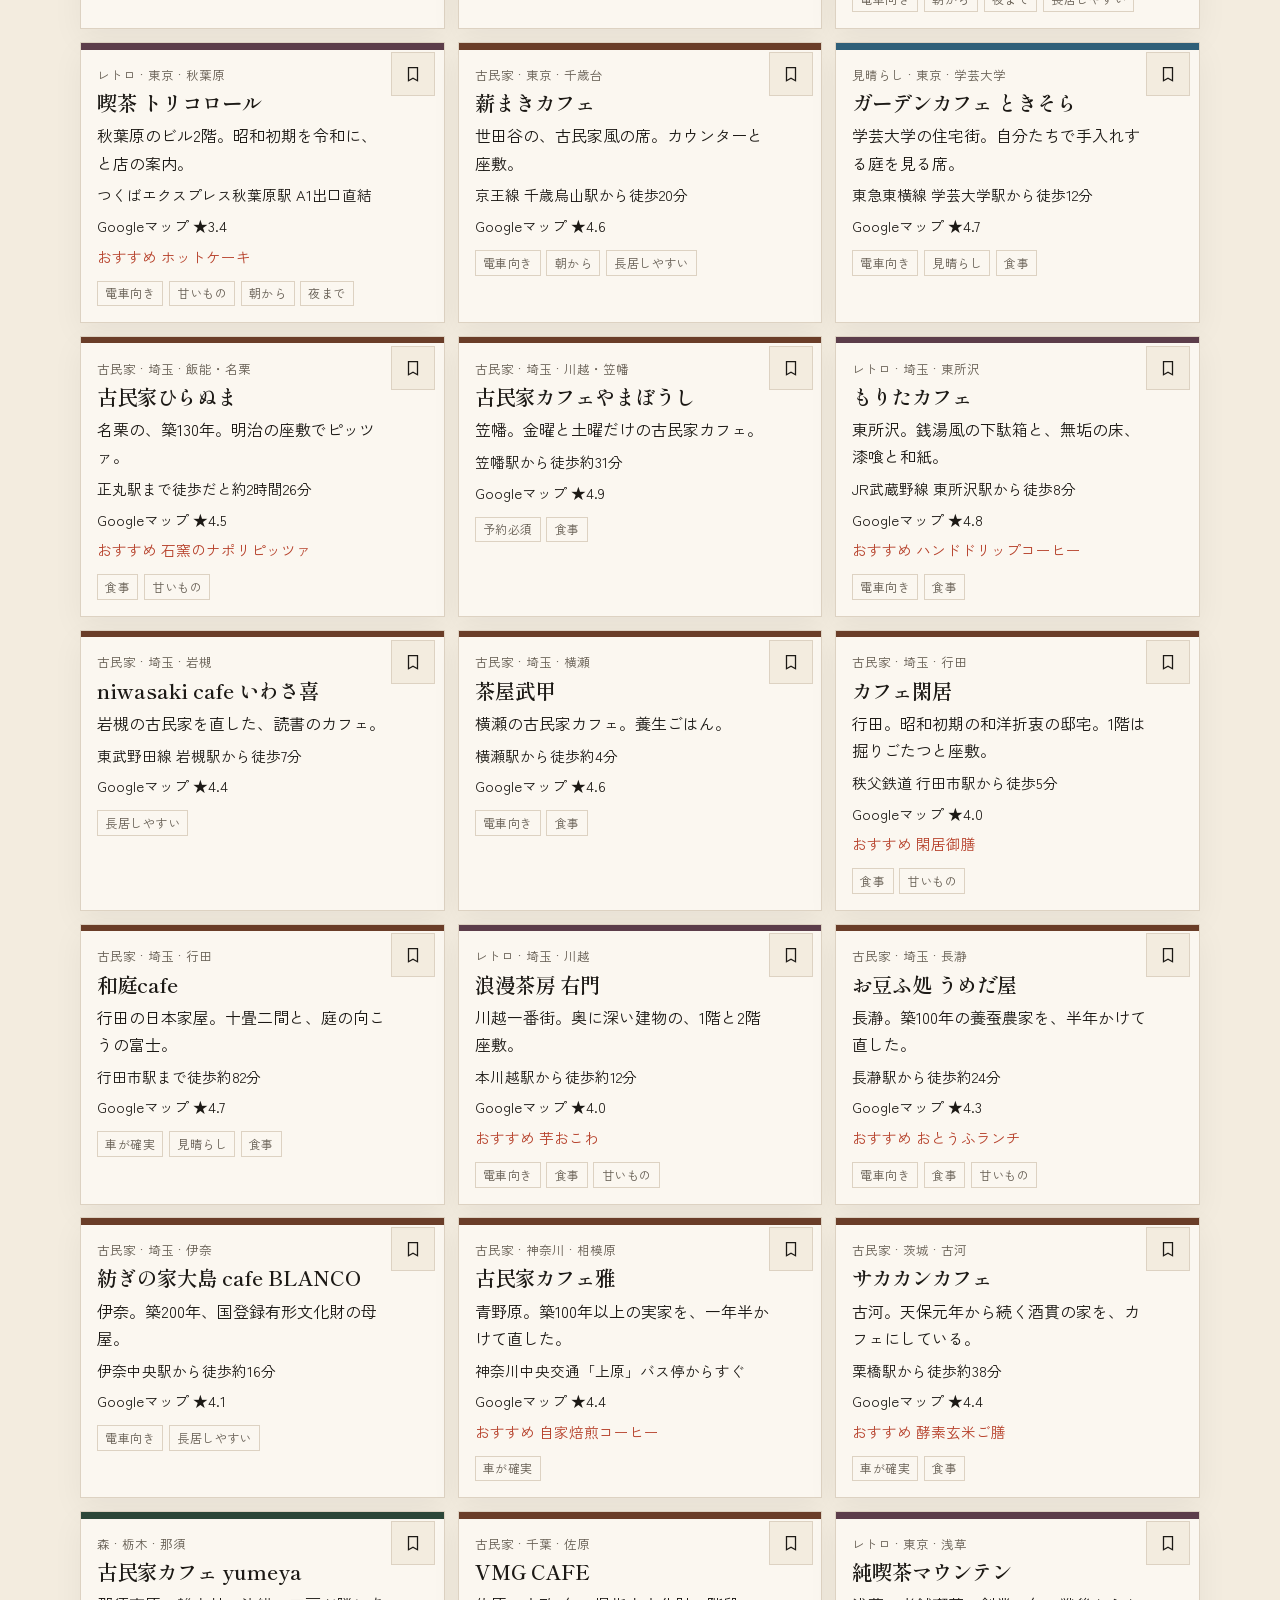
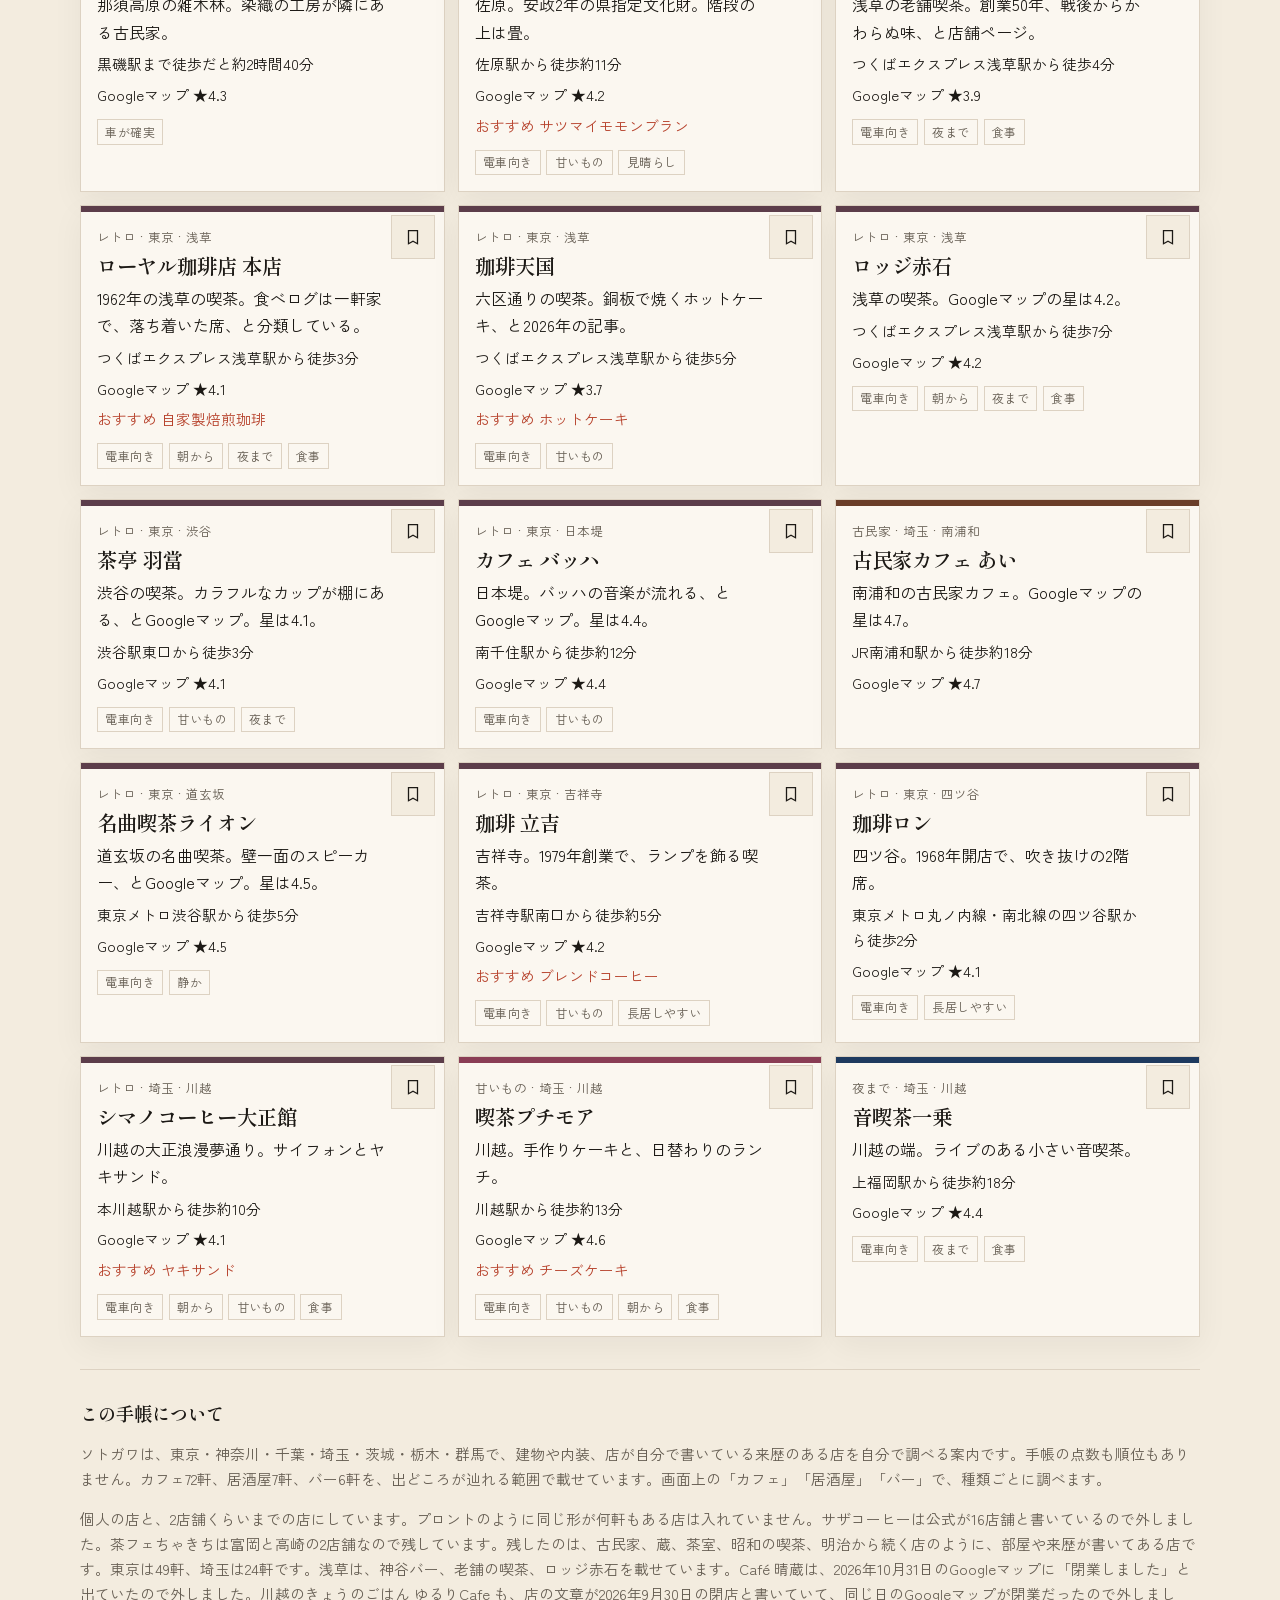
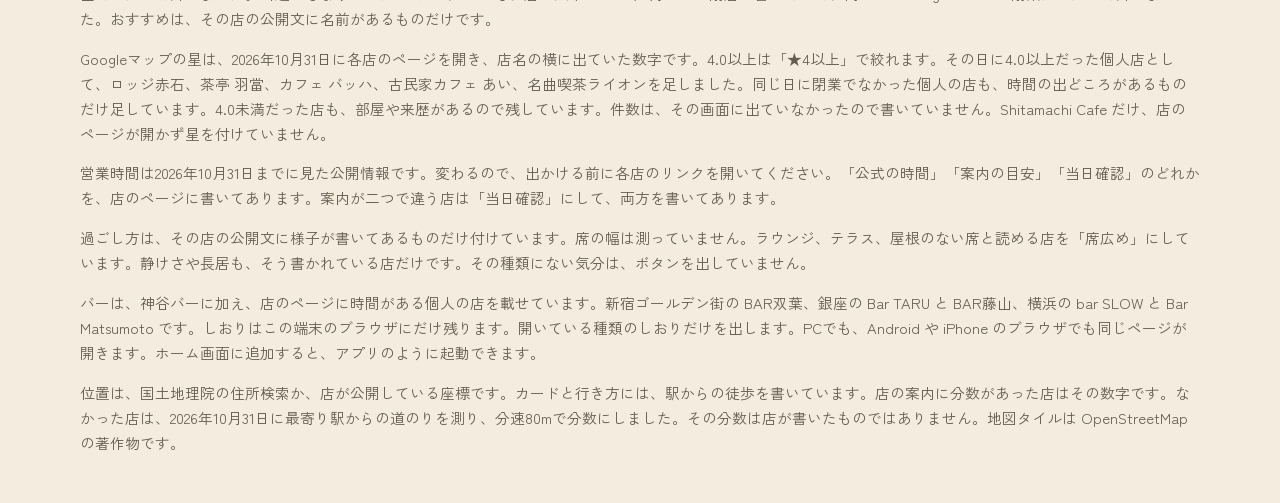
==== commit 4cc3f443: "駅からの徒歩を、カードと行き方に書く。 店の案内に分数がある店はその数字を出し、なかった店は最寄り駅からの道のりを分速80mで分数にした。  Co-authored-by: Luna-000 <Lun" ====
--- a/index.html
+++ b/index.html
@@ -77,7 +77,7 @@
         <p>営業時間は2026年10月31日までに見た公開情報です。変わるので、出かける前に各店のリンクを開いてください。「公式の時間」「案内の目安」「当日確認」のどれかを、店のページに書いてあります。案内が二つで違う店は「当日確認」にして、両方を書いてあります。</p>
         <p>過ごし方は、その店の公開文に様子が書いてあるものだけ付けています。席の幅は測っていません。ラウンジ、テラス、屋根のない席と読める店を「席広め」にしています。静けさや長居も、そう書かれている店だけです。その種類にない気分は、ボタンを出していません。</p>
         <p>バーは、神谷バーに加え、店のページに時間がある個人の店を載せています。新宿ゴールデン街の BAR双葉、銀座の Bar TARU と BAR藤山、横浜の bar SLOW と Bar Matsumoto です。しおりはこの端末のブラウザにだけ残ります。開いている種類のしおりだけを出します。PCでも、Android や iPhone のブラウザでも同じページが開きます。ホーム画面に追加すると、アプリのように起動できます。</p>
-        <p>位置は、国土地理院の住所検索か、店が公開している座標です。地図タイルは OpenStreetMap の著作物です。</p>
+        <p>位置は、国土地理院の住所検索か、店が公開している座標です。カードと行き方には、駅からの徒歩を書いています。店の案内に分数があった店はその数字です。なかった店は、2026年10月31日に最寄り駅からの道のりを測り、分速80mで分数にしました。その分数は店が書いたものではありません。地図タイルは OpenStreetMap の著作物です。</p>
       </footer>
     </div>
 
--- a/css/style.css
+++ b/css/style.css
@@ -259,6 +259,7 @@
 }
 .card-link h2 { margin: 0.2rem 0 0.35rem; font-size: 1.28rem; text-wrap: balance; }
 .lead { margin: 0; }
+.walk { margin: 0.35rem 0 0; font-size: 0.92rem; }
 .pick { margin: 0.35rem 0 0; color: var(--seal); font-size: 0.92rem; }
 .stars { margin: 0.35rem 0 0; font-size: 0.92rem; }
 .tags { display: flex; flex-wrap: wrap; gap: 0.35rem; margin-top: 0.75rem; }
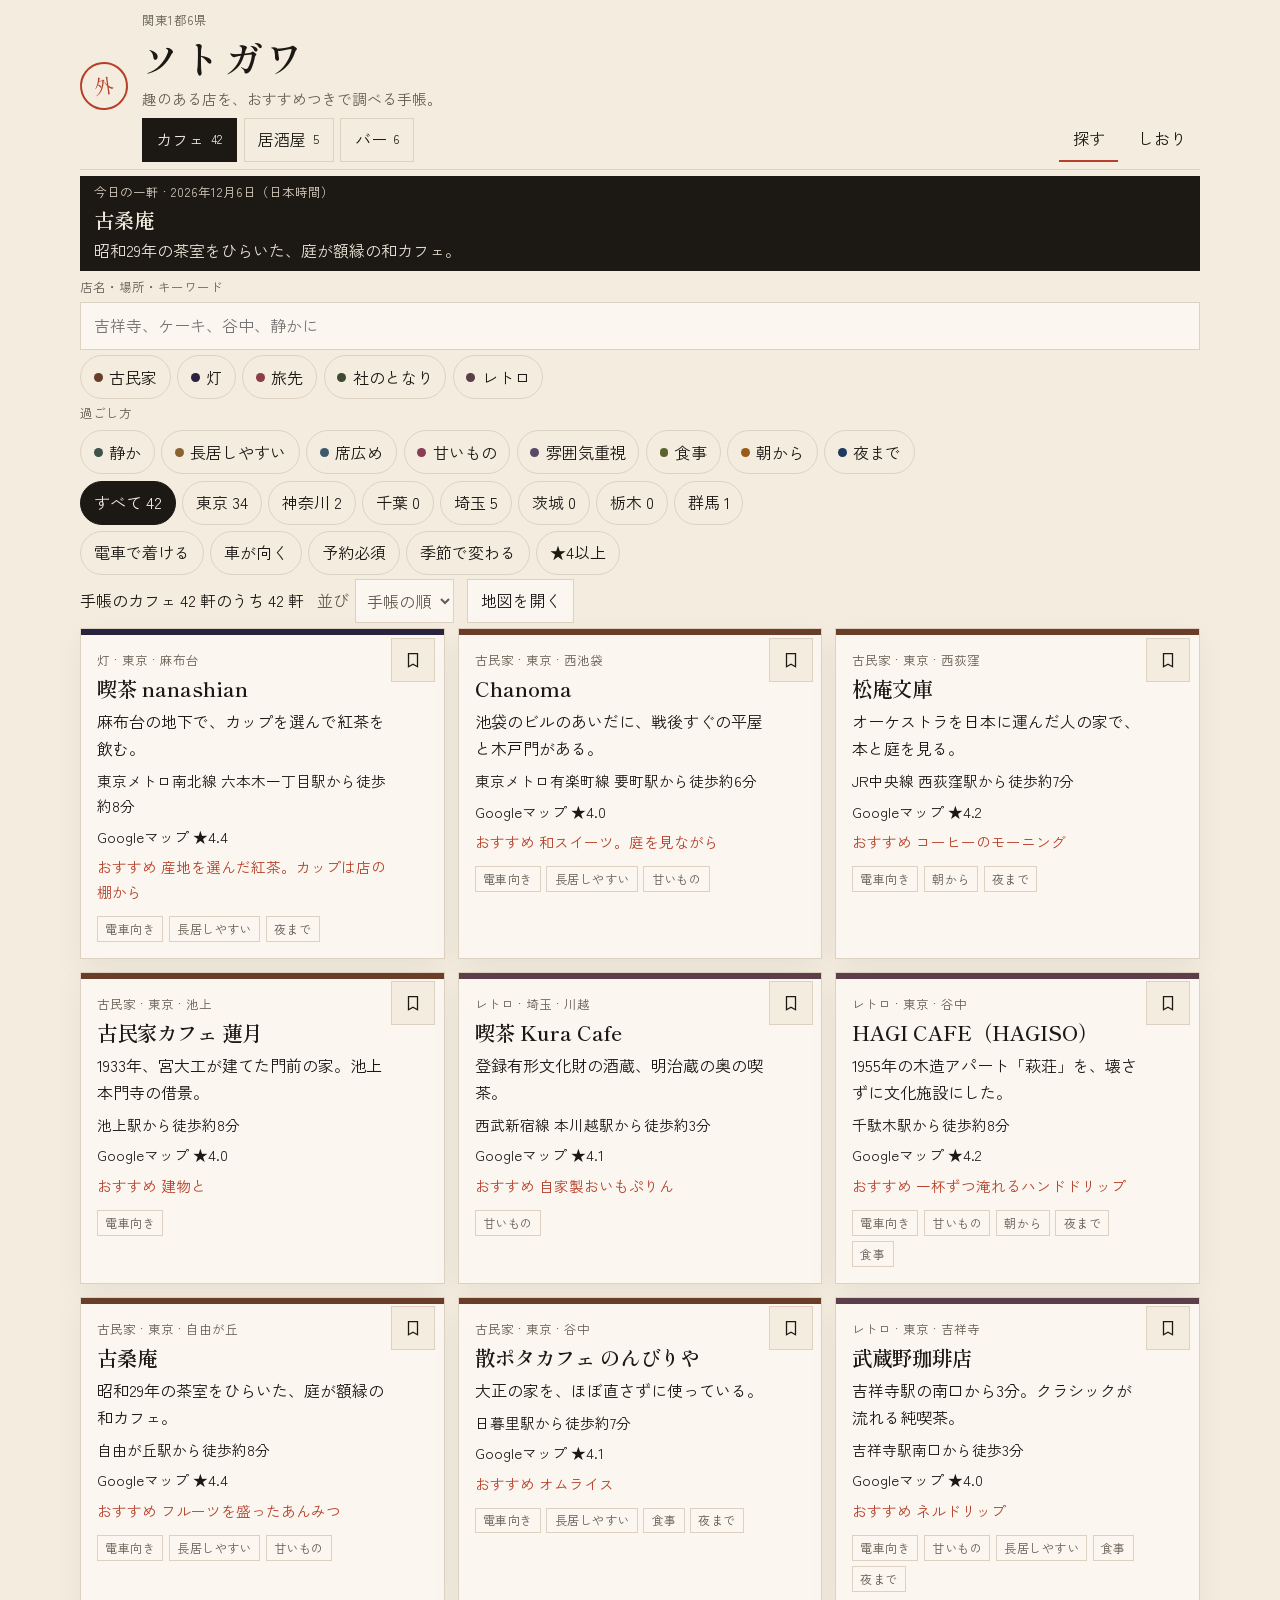
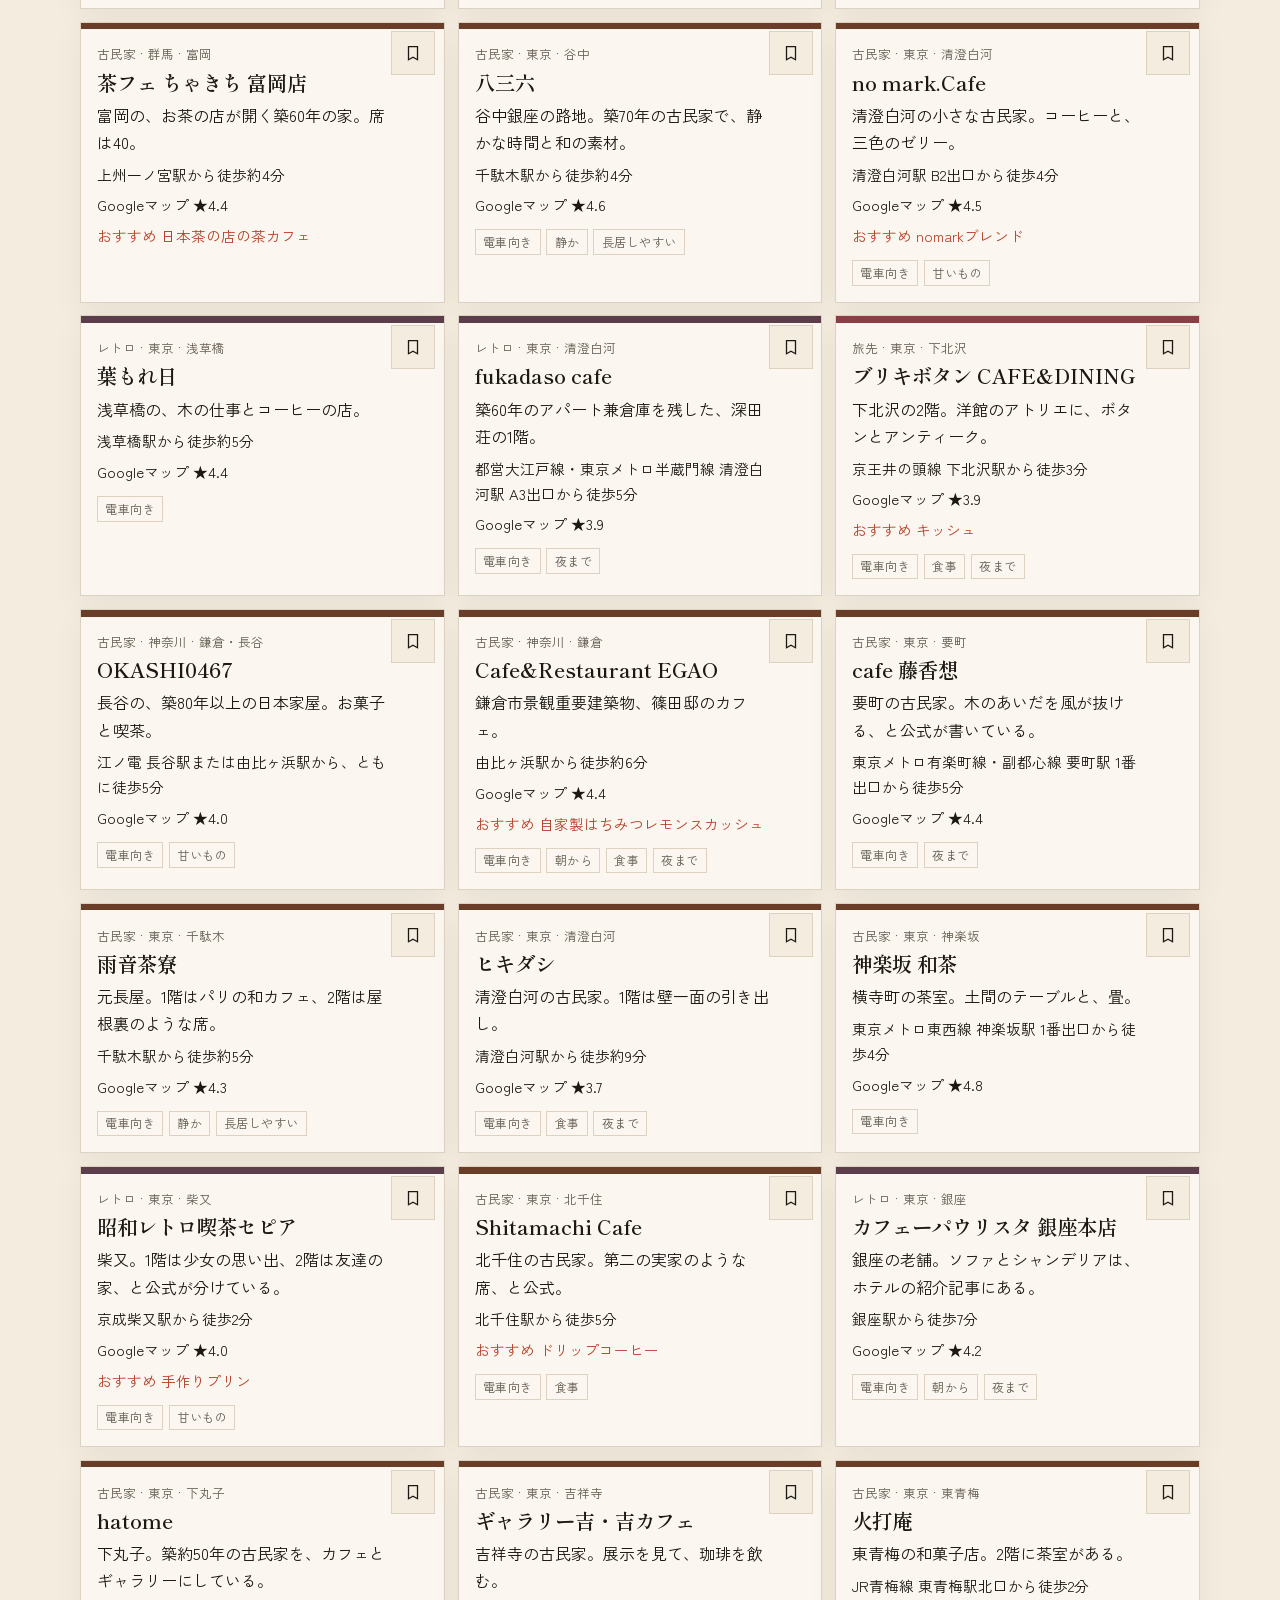
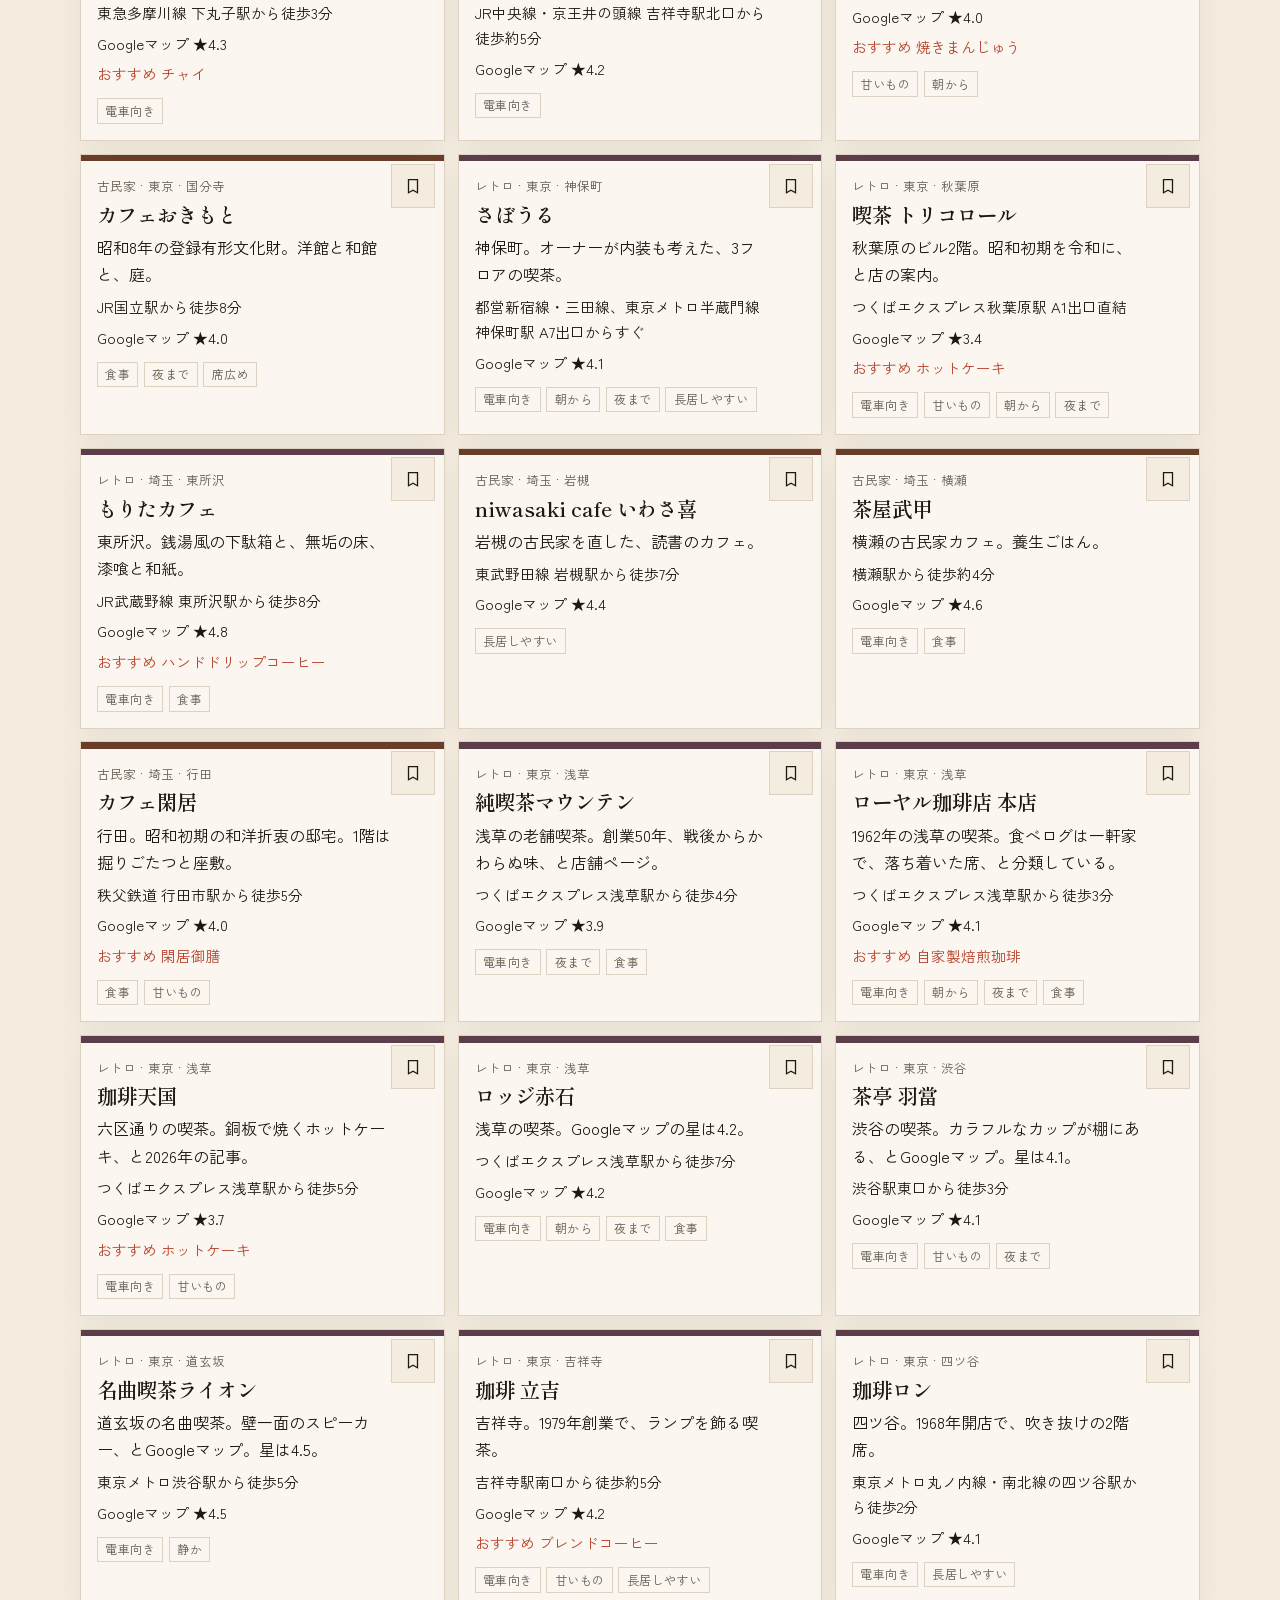
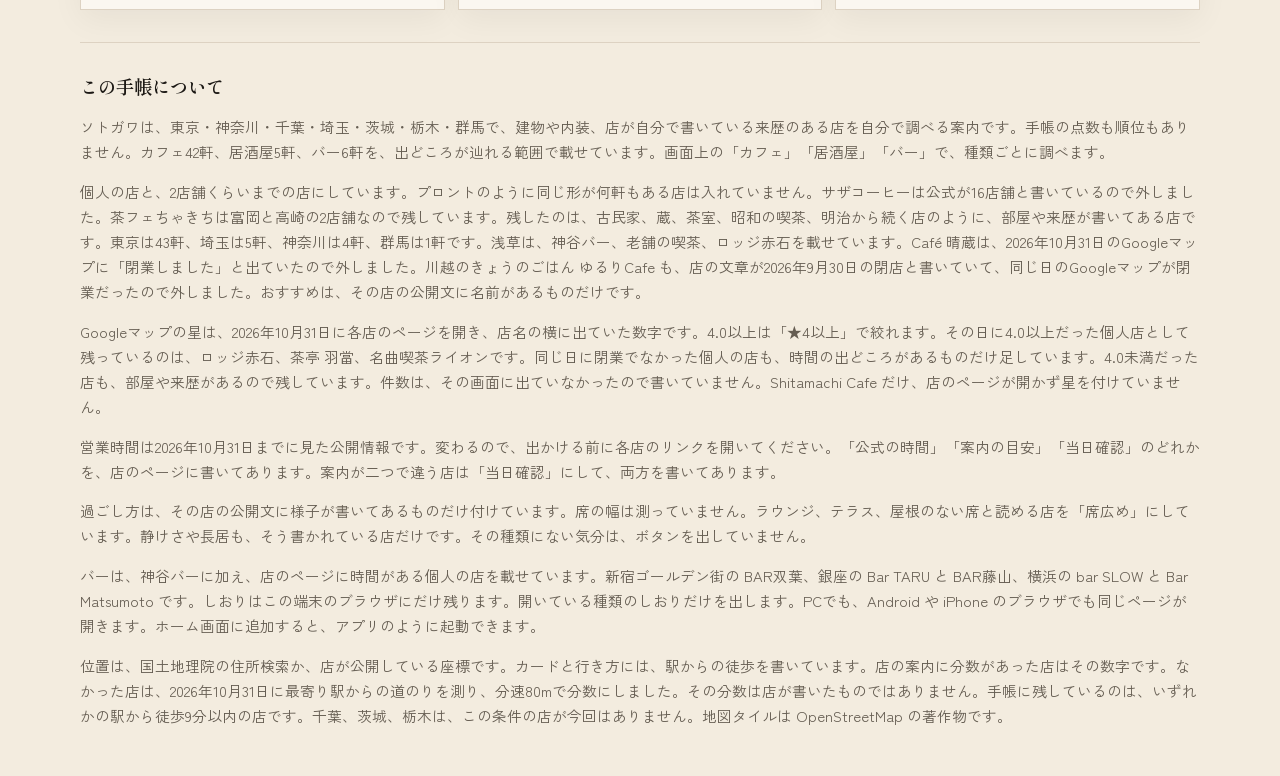
==== commit 1b7f4e6c: "駅から徒歩10分以上の店を外す。 いずれかの駅から9分以内の店だけを残した。駅からバスが要る店も外した。  Co-authored-by: Luna-000 <Luna-000@users.norep" ====
--- a/index.html
+++ b/index.html
@@ -71,13 +71,13 @@
       <div id="list"></div>
       <footer class="about">
         <h2>この手帳について</h2>
-        <p>ソトガワは、東京・神奈川・千葉・埼玉・茨城・栃木・群馬で、建物や内装、店が自分で書いている来歴のある店を自分で調べる案内です。手帳の点数も順位もありません。カフェ72軒、居酒屋7軒、バー6軒を、出どころが辿れる範囲で載せています。画面上の「カフェ」「居酒屋」「バー」で、種類ごとに調べます。</p>
-        <p>個人の店と、2店舗くらいまでの店にしています。プロントのように同じ形が何軒もある店は入れていません。サザコーヒーは公式が16店舗と書いているので外しました。茶フェちゃきちは富岡と高崎の2店舗なので残しています。残したのは、古民家、蔵、茶室、昭和の喫茶、明治から続く店のように、部屋や来歴が書いてある店です。東京は49軒、埼玉は24軒です。浅草は、神谷バー、老舗の喫茶、ロッジ赤石を載せています。Café 晴蔵は、2026年10月31日のGoogleマップに「閉業しました」と出ていたので外しました。川越のきょうのごはん ゆるりCafe も、店の文章が2026年9月30日の閉店と書いていて、同じ日のGoogleマップが閉業だったので外しました。おすすめは、その店の公開文に名前があるものだけです。</p>
-        <p>Googleマップの星は、2026年10月31日に各店のページを開き、店名の横に出ていた数字です。4.0以上は「★4以上」で絞れます。その日に4.0以上だった個人店として、ロッジ赤石、茶亭 羽當、カフェ バッハ、古民家カフェ あい、名曲喫茶ライオンを足しました。同じ日に閉業でなかった個人の店も、時間の出どころがあるものだけ足しています。4.0未満だった店も、部屋や来歴があるので残しています。件数は、その画面に出ていなかったので書いていません。Shitamachi Cafe だけ、店のページが開かず星を付けていません。</p>
+        <p>ソトガワは、東京・神奈川・千葉・埼玉・茨城・栃木・群馬で、建物や内装、店が自分で書いている来歴のある店を自分で調べる案内です。手帳の点数も順位もありません。カフェ42軒、居酒屋5軒、バー6軒を、出どころが辿れる範囲で載せています。画面上の「カフェ」「居酒屋」「バー」で、種類ごとに調べます。</p>
+        <p>個人の店と、2店舗くらいまでの店にしています。プロントのように同じ形が何軒もある店は入れていません。サザコーヒーは公式が16店舗と書いているので外しました。茶フェちゃきちは富岡と高崎の2店舗なので残しています。残したのは、古民家、蔵、茶室、昭和の喫茶、明治から続く店のように、部屋や来歴が書いてある店です。東京は43軒、埼玉は5軒、神奈川は4軒、群馬は1軒です。浅草は、神谷バー、老舗の喫茶、ロッジ赤石を載せています。Café 晴蔵は、2026年10月31日のGoogleマップに「閉業しました」と出ていたので外しました。川越のきょうのごはん ゆるりCafe も、店の文章が2026年9月30日の閉店と書いていて、同じ日のGoogleマップが閉業だったので外しました。おすすめは、その店の公開文に名前があるものだけです。</p>
+        <p>Googleマップの星は、2026年10月31日に各店のページを開き、店名の横に出ていた数字です。4.0以上は「★4以上」で絞れます。その日に4.0以上だった個人店として残っているのは、ロッジ赤石、茶亭 羽當、名曲喫茶ライオンです。同じ日に閉業でなかった個人の店も、時間の出どころがあるものだけ足しています。4.0未満だった店も、部屋や来歴があるので残しています。件数は、その画面に出ていなかったので書いていません。Shitamachi Cafe だけ、店のページが開かず星を付けていません。</p>
         <p>営業時間は2026年10月31日までに見た公開情報です。変わるので、出かける前に各店のリンクを開いてください。「公式の時間」「案内の目安」「当日確認」のどれかを、店のページに書いてあります。案内が二つで違う店は「当日確認」にして、両方を書いてあります。</p>
         <p>過ごし方は、その店の公開文に様子が書いてあるものだけ付けています。席の幅は測っていません。ラウンジ、テラス、屋根のない席と読める店を「席広め」にしています。静けさや長居も、そう書かれている店だけです。その種類にない気分は、ボタンを出していません。</p>
         <p>バーは、神谷バーに加え、店のページに時間がある個人の店を載せています。新宿ゴールデン街の BAR双葉、銀座の Bar TARU と BAR藤山、横浜の bar SLOW と Bar Matsumoto です。しおりはこの端末のブラウザにだけ残ります。開いている種類のしおりだけを出します。PCでも、Android や iPhone のブラウザでも同じページが開きます。ホーム画面に追加すると、アプリのように起動できます。</p>
-        <p>位置は、国土地理院の住所検索か、店が公開している座標です。カードと行き方には、駅からの徒歩を書いています。店の案内に分数があった店はその数字です。なかった店は、2026年10月31日に最寄り駅からの道のりを測り、分速80mで分数にしました。その分数は店が書いたものではありません。地図タイルは OpenStreetMap の著作物です。</p>
+        <p>位置は、国土地理院の住所検索か、店が公開している座標です。カードと行き方には、駅からの徒歩を書いています。店の案内に分数があった店はその数字です。なかった店は、2026年10月31日に最寄り駅からの道のりを測り、分速80mで分数にしました。その分数は店が書いたものではありません。手帳に残しているのは、いずれかの駅から徒歩9分以内の店です。千葉、茨城、栃木は、この条件の店が今回はありません。地図タイルは OpenStreetMap の著作物です。</p>
       </footer>
     </div>
 
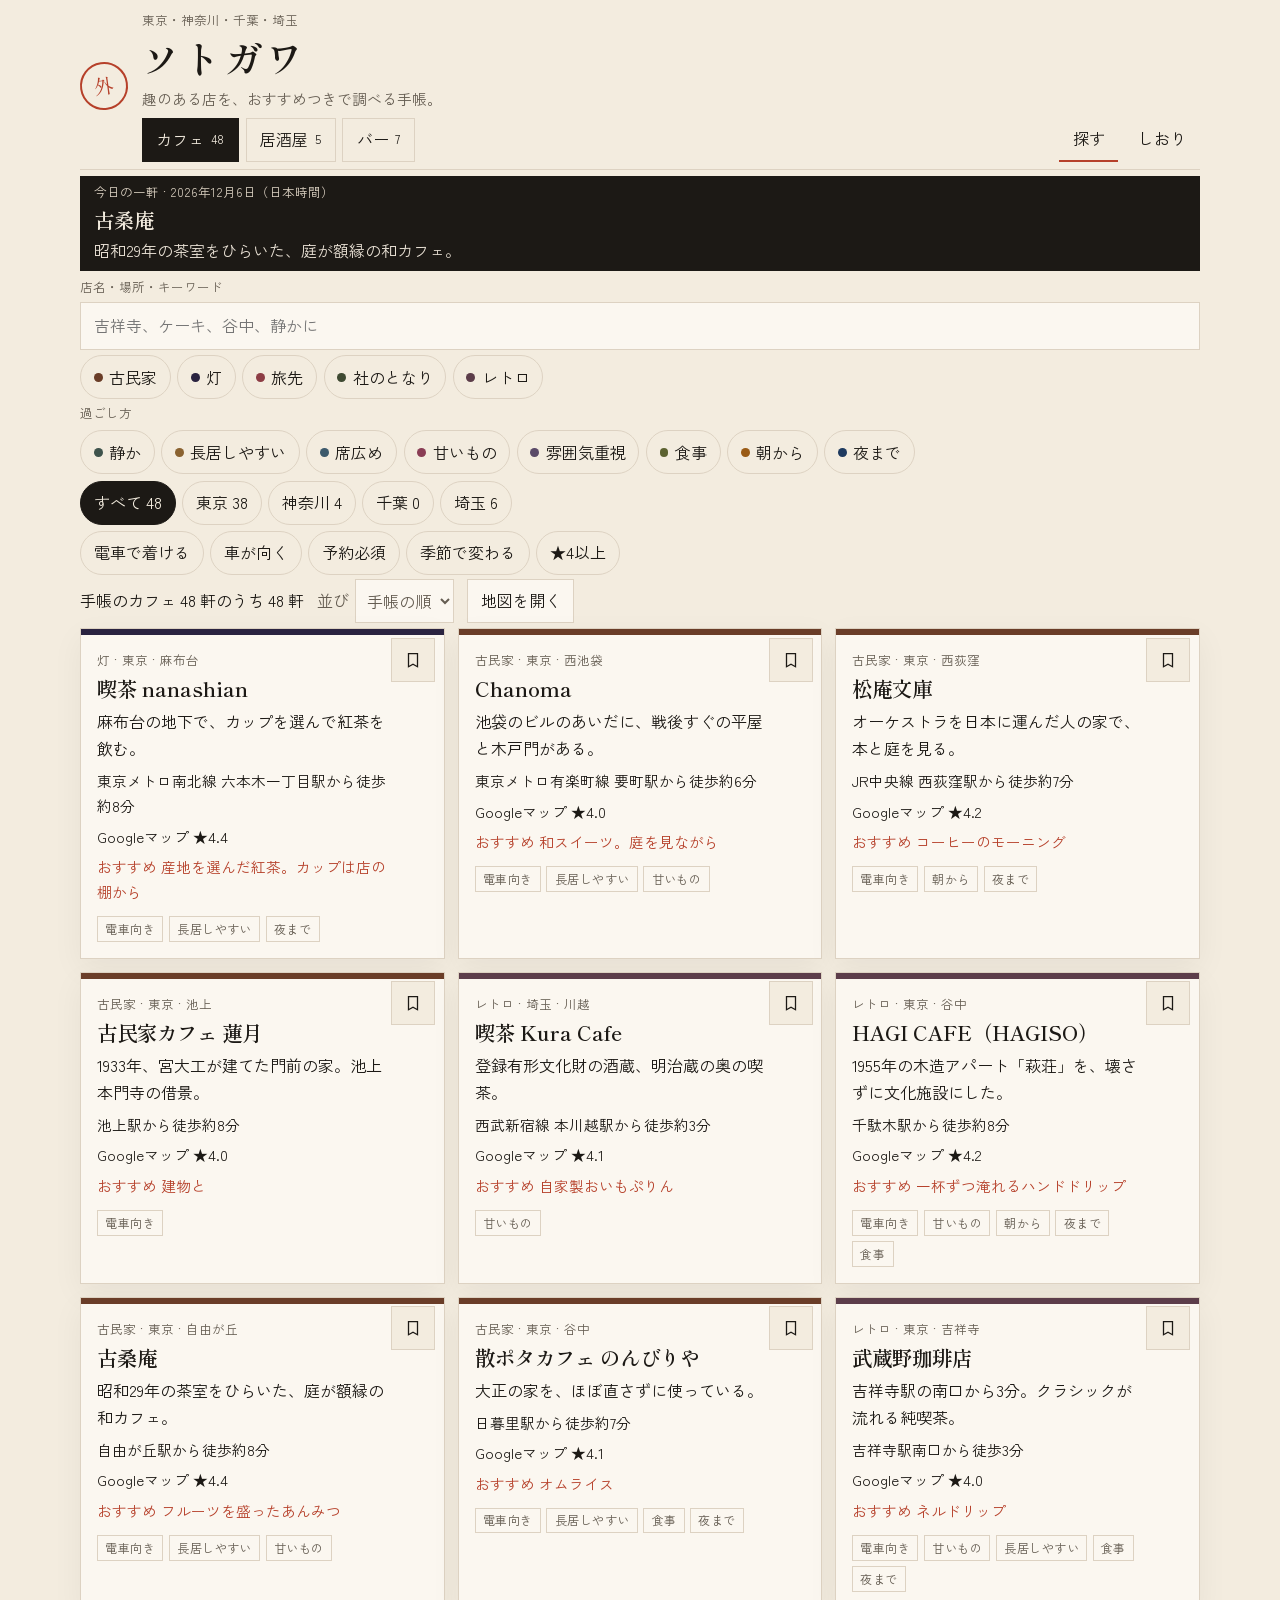
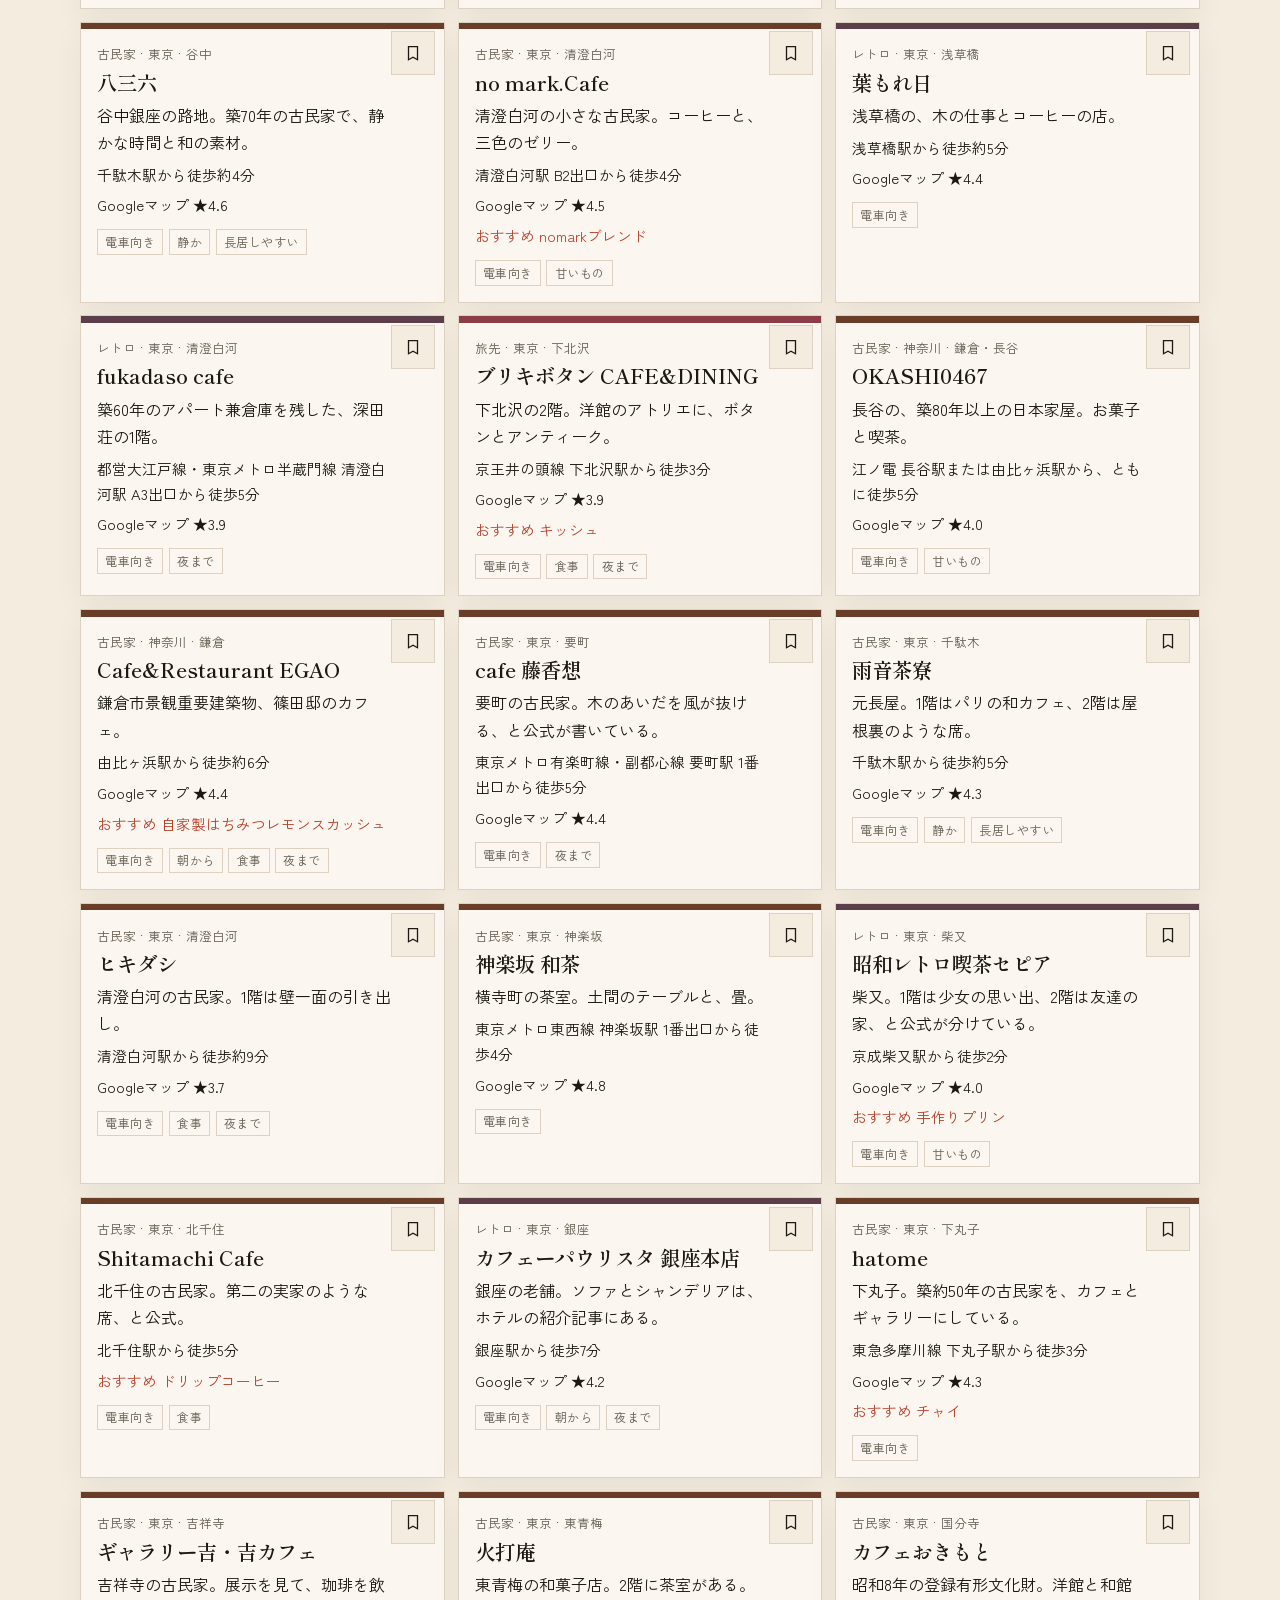
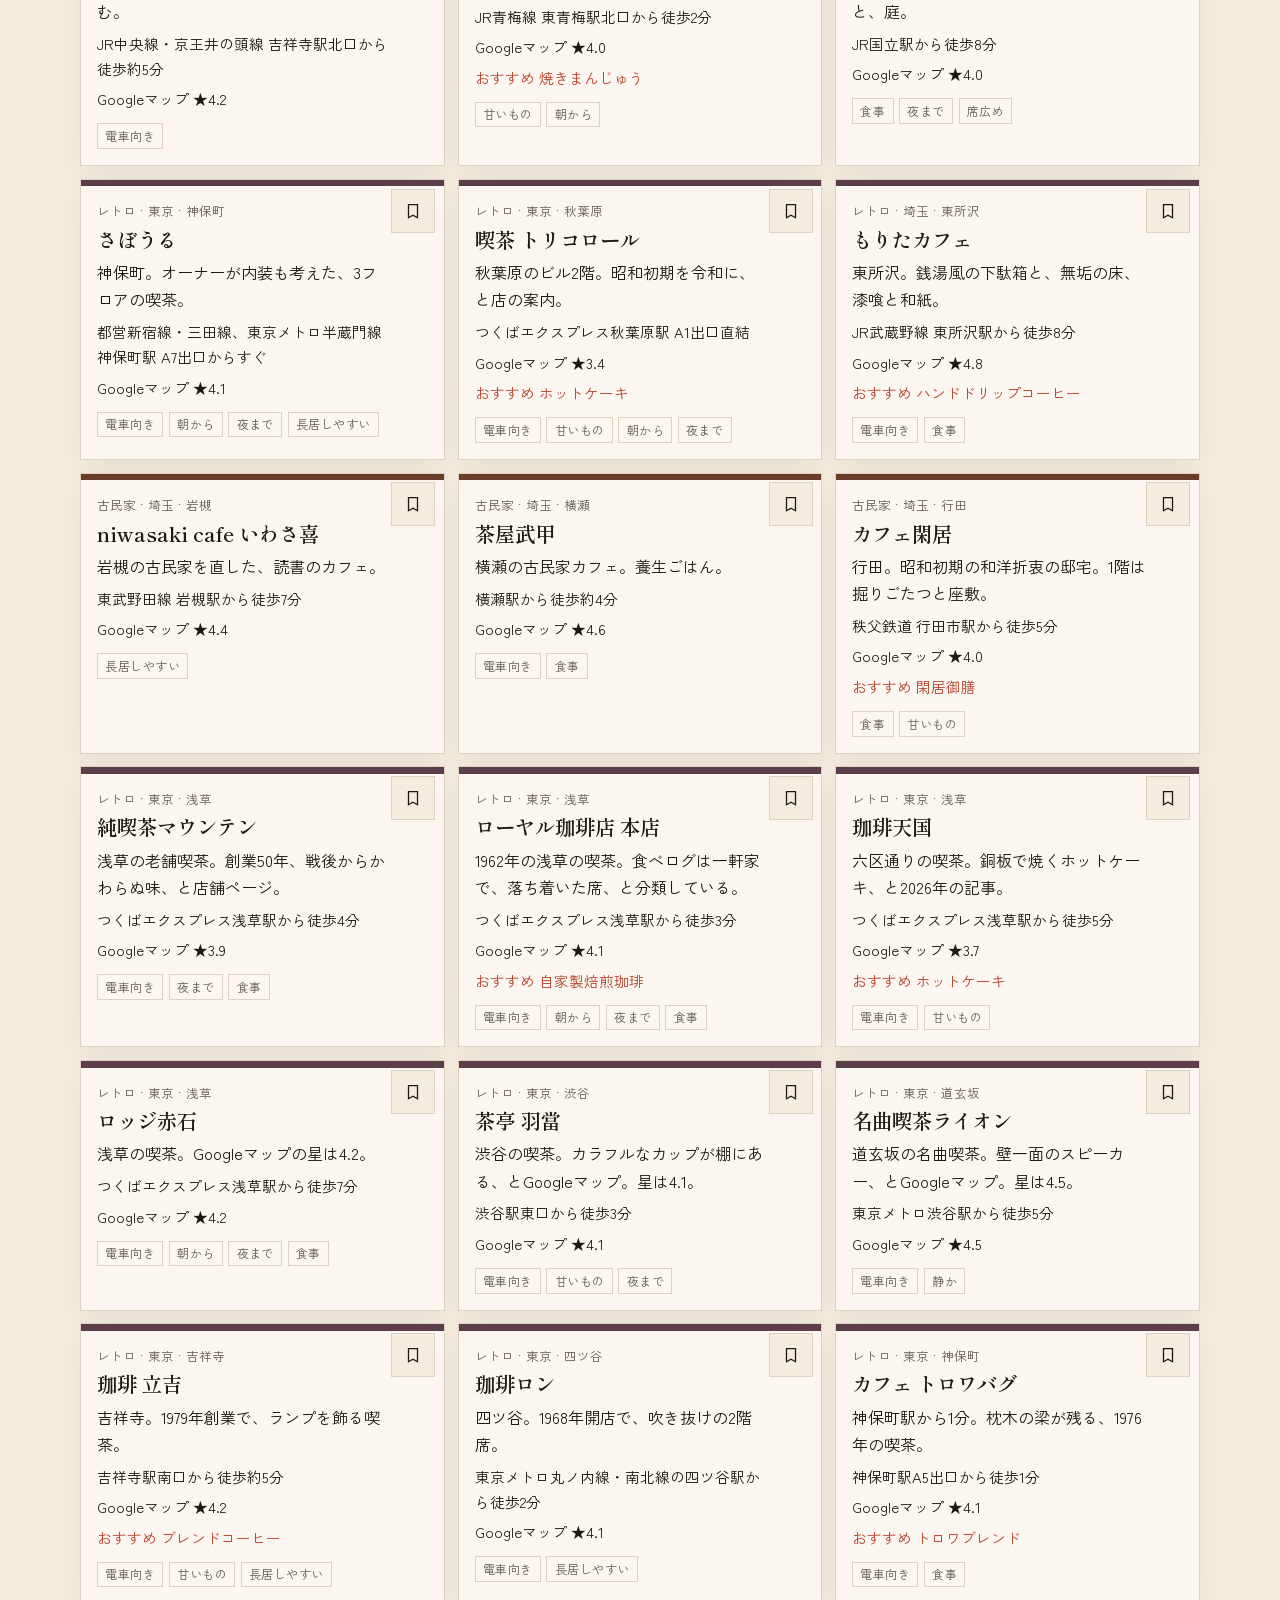
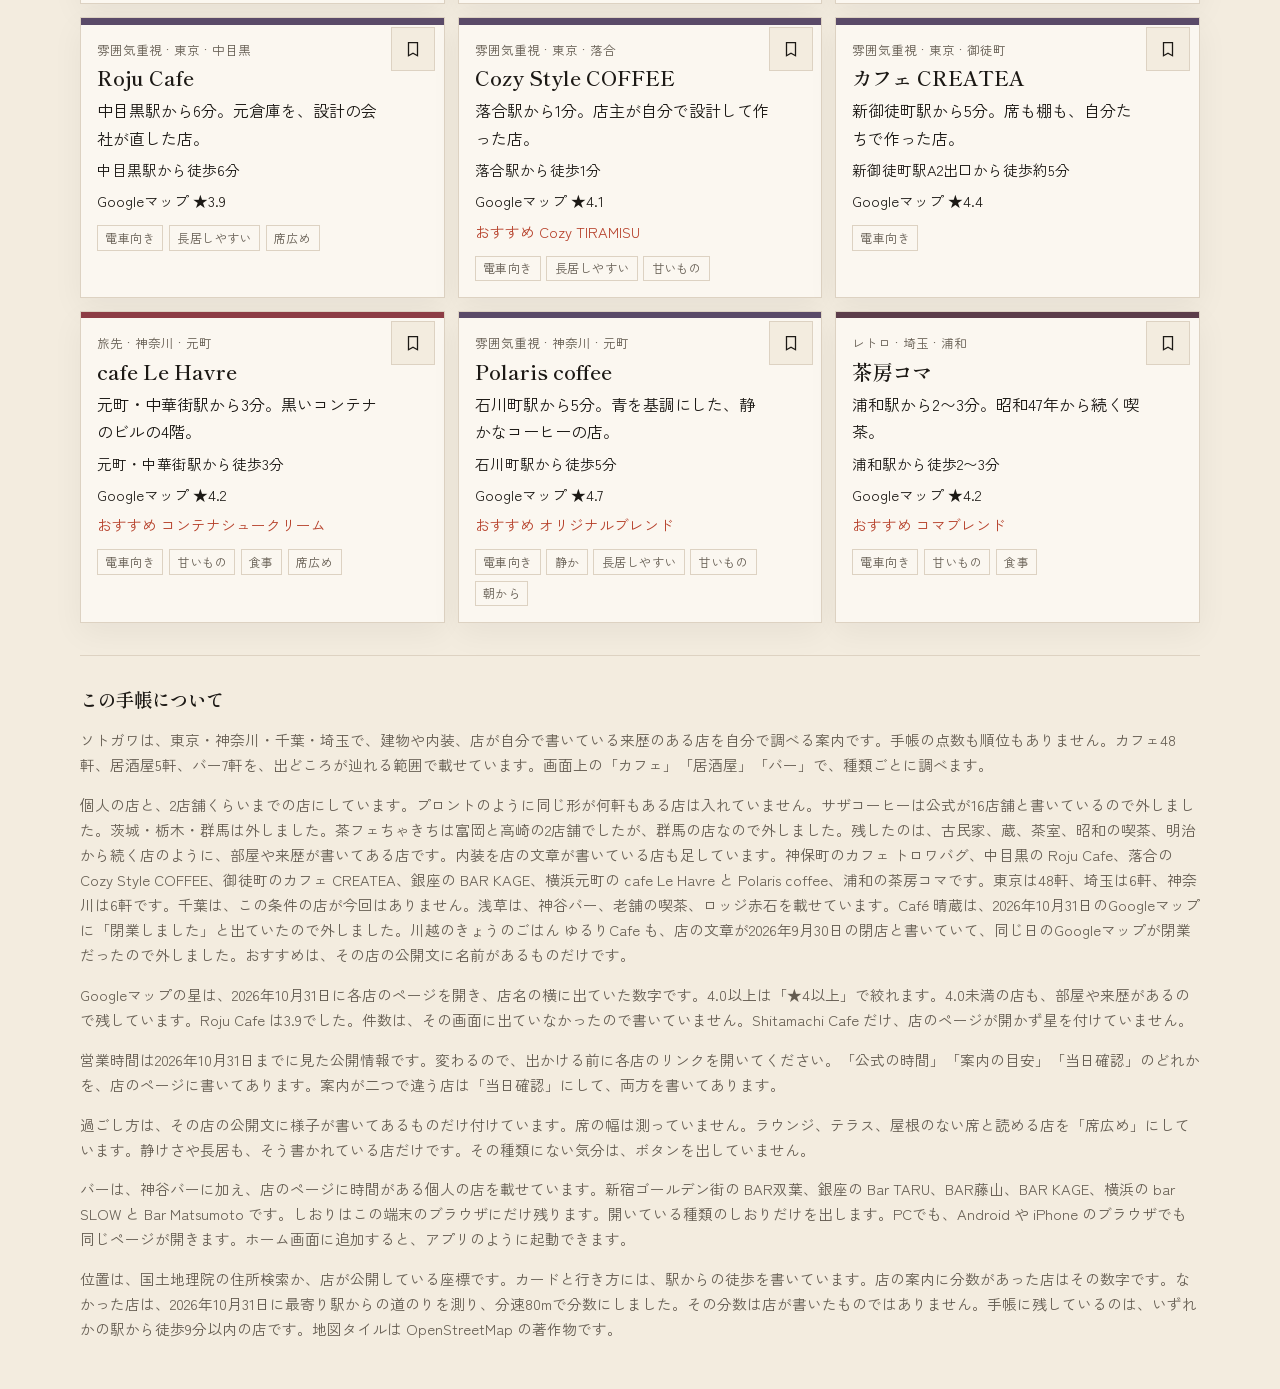
==== commit a04d9ed8: "茨城・栃木・群馬を外し、内装の文章がある店を足す。 茶フェちゃきちを外し、都県は東京・神奈川・千葉・埼玉だけにした。店の公開文に部屋の描写があり、いずれかの駅から徒歩9分以内のカフェとバーを足した。 " ====
--- a/index.html
+++ b/index.html
@@ -3,8 +3,8 @@
 <head>
   <meta charset="utf-8">
   <meta name="viewport" content="width=device-width, initial-scale=1, viewport-fit=cover">
-  <title>ソトガワ — 関東で、趣のある店</title>
-  <meta name="description" content="関東1都6県で、部屋や来歴が公開文に書いてあるカフェ、居酒屋、バーを調べる手帳。おすすめは店の公開文にあるものだけ。PCでも、Android や iPhone のブラウザでも使えます。">
+  <title>ソトガワ — 東京・神奈川・千葉・埼玉の店</title>
+  <meta name="description" content="東京・神奈川・千葉・埼玉で、部屋や来歴が公開文に書いてあるカフェ、居酒屋、バーを調べる手帳。おすすめは店の公開文にあるものだけ。PCでも、Android や iPhone のブラウザでも使えます。">
   <meta name="theme-color" content="#f3ecdf">
   <meta name="format-detection" content="telephone=no">
   <meta name="apple-mobile-web-app-capable" content="yes">
@@ -27,7 +27,7 @@
       <div class="brand">
         <div class="seal" aria-hidden="true">外</div>
         <div>
-          <p class="eyebrow">関東1都6県</p>
+          <p class="eyebrow">東京・神奈川・千葉・埼玉</p>
           <h1><a href="#/">ソトガワ</a></h1>
           <p class="tag">趣のある店を、おすすめつきで調べる手帳。</p>
           <div class="kinds" id="kinds" role="tablist" aria-label="店の種類"></div>
@@ -71,13 +71,13 @@
       <div id="list"></div>
       <footer class="about">
         <h2>この手帳について</h2>
-        <p>ソトガワは、東京・神奈川・千葉・埼玉・茨城・栃木・群馬で、建物や内装、店が自分で書いている来歴のある店を自分で調べる案内です。手帳の点数も順位もありません。カフェ42軒、居酒屋5軒、バー6軒を、出どころが辿れる範囲で載せています。画面上の「カフェ」「居酒屋」「バー」で、種類ごとに調べます。</p>
-        <p>個人の店と、2店舗くらいまでの店にしています。プロントのように同じ形が何軒もある店は入れていません。サザコーヒーは公式が16店舗と書いているので外しました。茶フェちゃきちは富岡と高崎の2店舗なので残しています。残したのは、古民家、蔵、茶室、昭和の喫茶、明治から続く店のように、部屋や来歴が書いてある店です。東京は43軒、埼玉は5軒、神奈川は4軒、群馬は1軒です。浅草は、神谷バー、老舗の喫茶、ロッジ赤石を載せています。Café 晴蔵は、2026年10月31日のGoogleマップに「閉業しました」と出ていたので外しました。川越のきょうのごはん ゆるりCafe も、店の文章が2026年9月30日の閉店と書いていて、同じ日のGoogleマップが閉業だったので外しました。おすすめは、その店の公開文に名前があるものだけです。</p>
-        <p>Googleマップの星は、2026年10月31日に各店のページを開き、店名の横に出ていた数字です。4.0以上は「★4以上」で絞れます。その日に4.0以上だった個人店として残っているのは、ロッジ赤石、茶亭 羽當、名曲喫茶ライオンです。同じ日に閉業でなかった個人の店も、時間の出どころがあるものだけ足しています。4.0未満だった店も、部屋や来歴があるので残しています。件数は、その画面に出ていなかったので書いていません。Shitamachi Cafe だけ、店のページが開かず星を付けていません。</p>
+        <p>ソトガワは、東京・神奈川・千葉・埼玉で、建物や内装、店が自分で書いている来歴のある店を自分で調べる案内です。手帳の点数も順位もありません。カフェ48軒、居酒屋5軒、バー7軒を、出どころが辿れる範囲で載せています。画面上の「カフェ」「居酒屋」「バー」で、種類ごとに調べます。</p>
+        <p>個人の店と、2店舗くらいまでの店にしています。プロントのように同じ形が何軒もある店は入れていません。サザコーヒーは公式が16店舗と書いているので外しました。茨城・栃木・群馬は外しました。茶フェちゃきちは富岡と高崎の2店舗でしたが、群馬の店なので外しました。残したのは、古民家、蔵、茶室、昭和の喫茶、明治から続く店のように、部屋や来歴が書いてある店です。内装を店の文章が書いている店も足しています。神保町のカフェ トロワバグ、中目黒の Roju Cafe、落合の Cozy Style COFFEE、御徒町のカフェ CREATEA、銀座の BAR KAGE、横浜元町の cafe Le Havre と Polaris coffee、浦和の茶房コマです。東京は48軒、埼玉は6軒、神奈川は6軒です。千葉は、この条件の店が今回はありません。浅草は、神谷バー、老舗の喫茶、ロッジ赤石を載せています。Café 晴蔵は、2026年10月31日のGoogleマップに「閉業しました」と出ていたので外しました。川越のきょうのごはん ゆるりCafe も、店の文章が2026年9月30日の閉店と書いていて、同じ日のGoogleマップが閉業だったので外しました。おすすめは、その店の公開文に名前があるものだけです。</p>
+        <p>Googleマップの星は、2026年10月31日に各店のページを開き、店名の横に出ていた数字です。4.0以上は「★4以上」で絞れます。4.0未満の店も、部屋や来歴があるので残しています。Roju Cafe は3.9でした。件数は、その画面に出ていなかったので書いていません。Shitamachi Cafe だけ、店のページが開かず星を付けていません。</p>
         <p>営業時間は2026年10月31日までに見た公開情報です。変わるので、出かける前に各店のリンクを開いてください。「公式の時間」「案内の目安」「当日確認」のどれかを、店のページに書いてあります。案内が二つで違う店は「当日確認」にして、両方を書いてあります。</p>
         <p>過ごし方は、その店の公開文に様子が書いてあるものだけ付けています。席の幅は測っていません。ラウンジ、テラス、屋根のない席と読める店を「席広め」にしています。静けさや長居も、そう書かれている店だけです。その種類にない気分は、ボタンを出していません。</p>
-        <p>バーは、神谷バーに加え、店のページに時間がある個人の店を載せています。新宿ゴールデン街の BAR双葉、銀座の Bar TARU と BAR藤山、横浜の bar SLOW と Bar Matsumoto です。しおりはこの端末のブラウザにだけ残ります。開いている種類のしおりだけを出します。PCでも、Android や iPhone のブラウザでも同じページが開きます。ホーム画面に追加すると、アプリのように起動できます。</p>
-        <p>位置は、国土地理院の住所検索か、店が公開している座標です。カードと行き方には、駅からの徒歩を書いています。店の案内に分数があった店はその数字です。なかった店は、2026年10月31日に最寄り駅からの道のりを測り、分速80mで分数にしました。その分数は店が書いたものではありません。手帳に残しているのは、いずれかの駅から徒歩9分以内の店です。千葉、茨城、栃木は、この条件の店が今回はありません。地図タイルは OpenStreetMap の著作物です。</p>
+        <p>バーは、神谷バーに加え、店のページに時間がある個人の店を載せています。新宿ゴールデン街の BAR双葉、銀座の Bar TARU、BAR藤山、BAR KAGE、横浜の bar SLOW と Bar Matsumoto です。しおりはこの端末のブラウザにだけ残ります。開いている種類のしおりだけを出します。PCでも、Android や iPhone のブラウザでも同じページが開きます。ホーム画面に追加すると、アプリのように起動できます。</p>
+        <p>位置は、国土地理院の住所検索か、店が公開している座標です。カードと行き方には、駅からの徒歩を書いています。店の案内に分数があった店はその数字です。なかった店は、2026年10月31日に最寄り駅からの道のりを測り、分速80mで分数にしました。その分数は店が書いたものではありません。手帳に残しているのは、いずれかの駅から徒歩9分以内の店です。地図タイルは OpenStreetMap の著作物です。</p>
       </footer>
     </div>
 
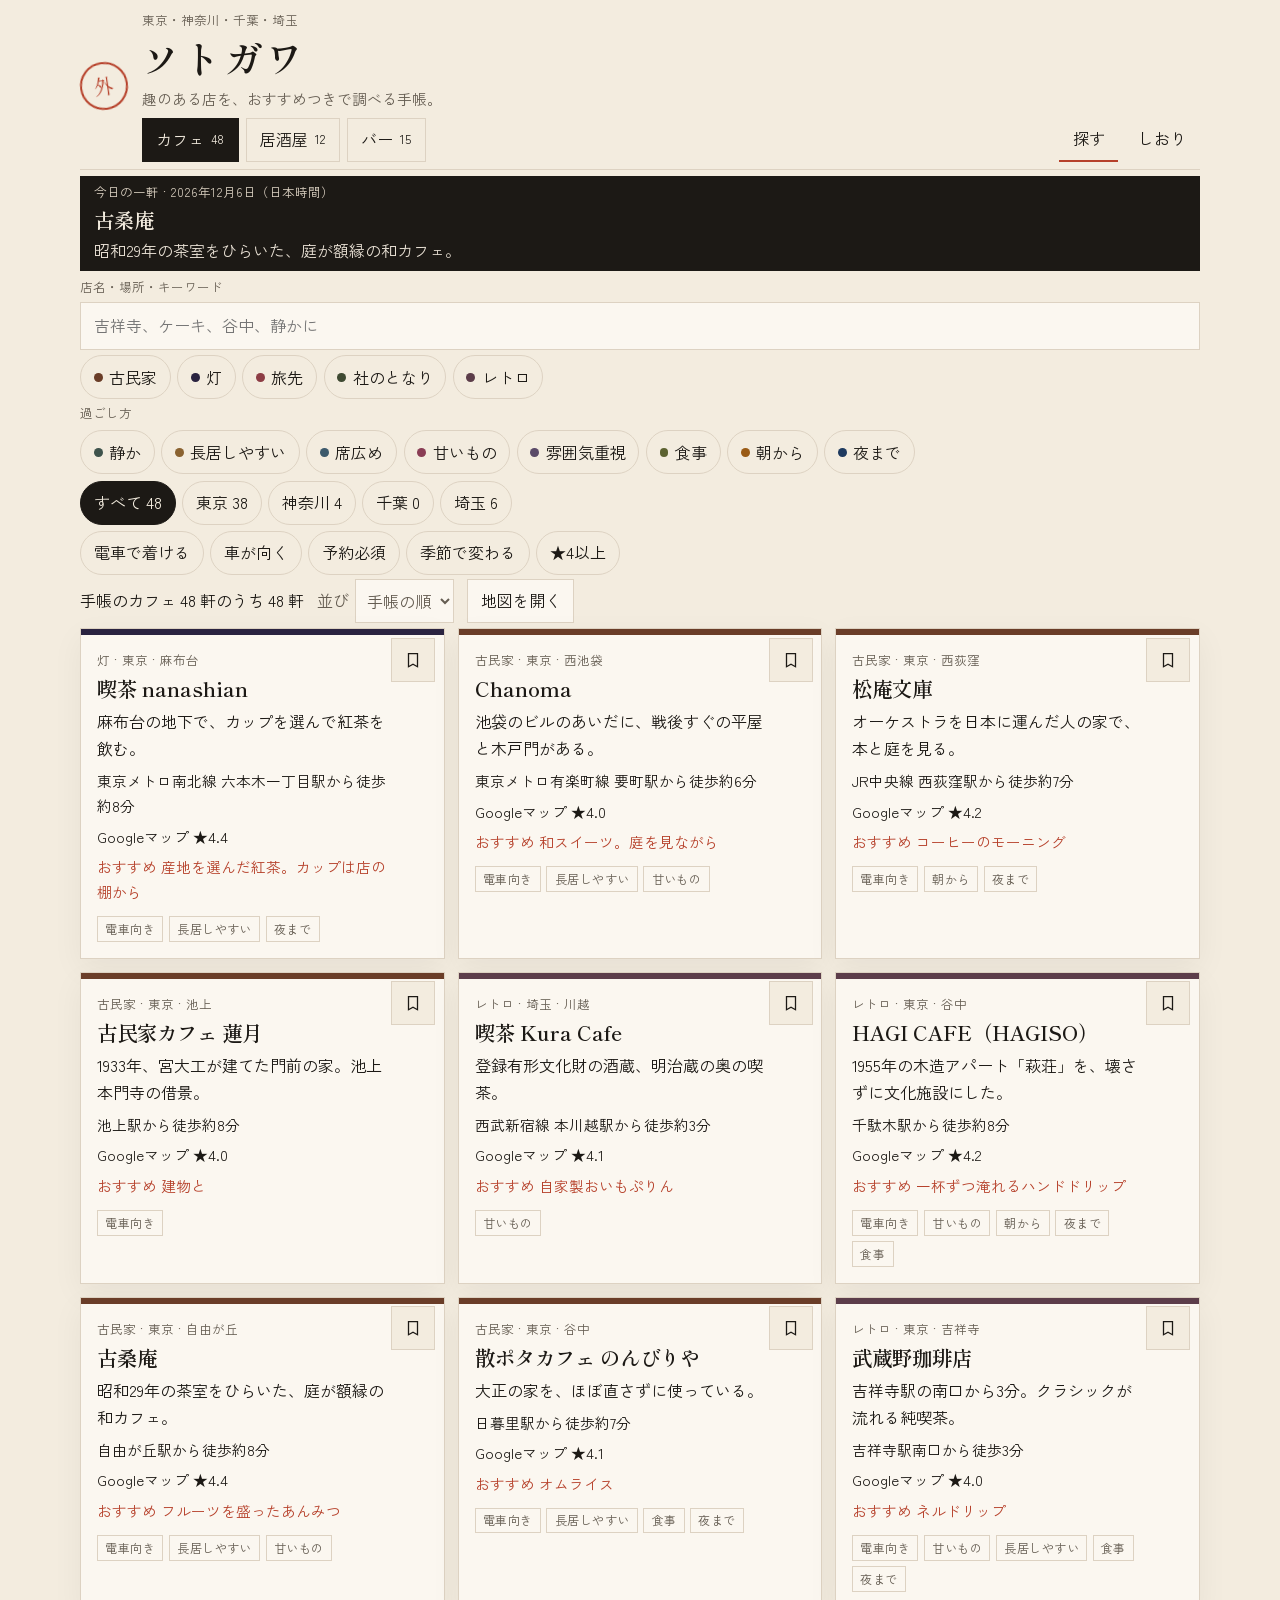
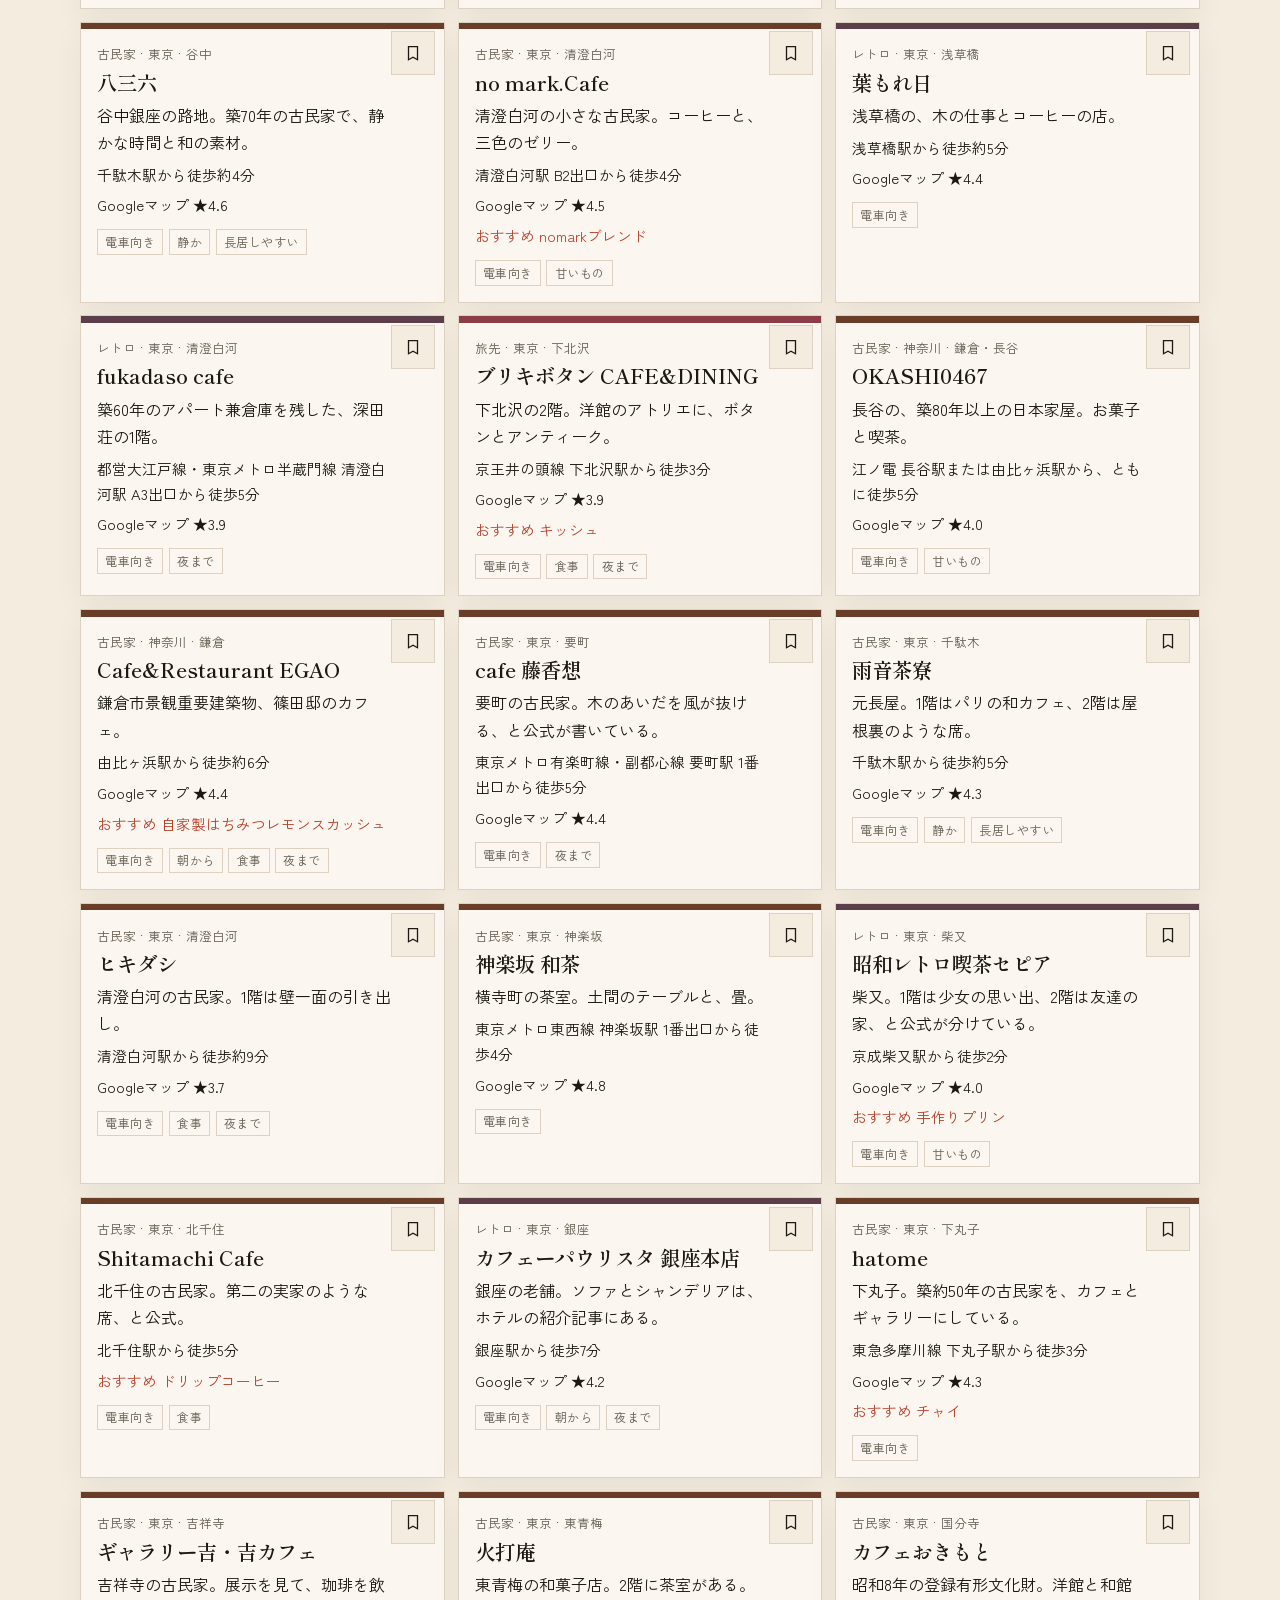
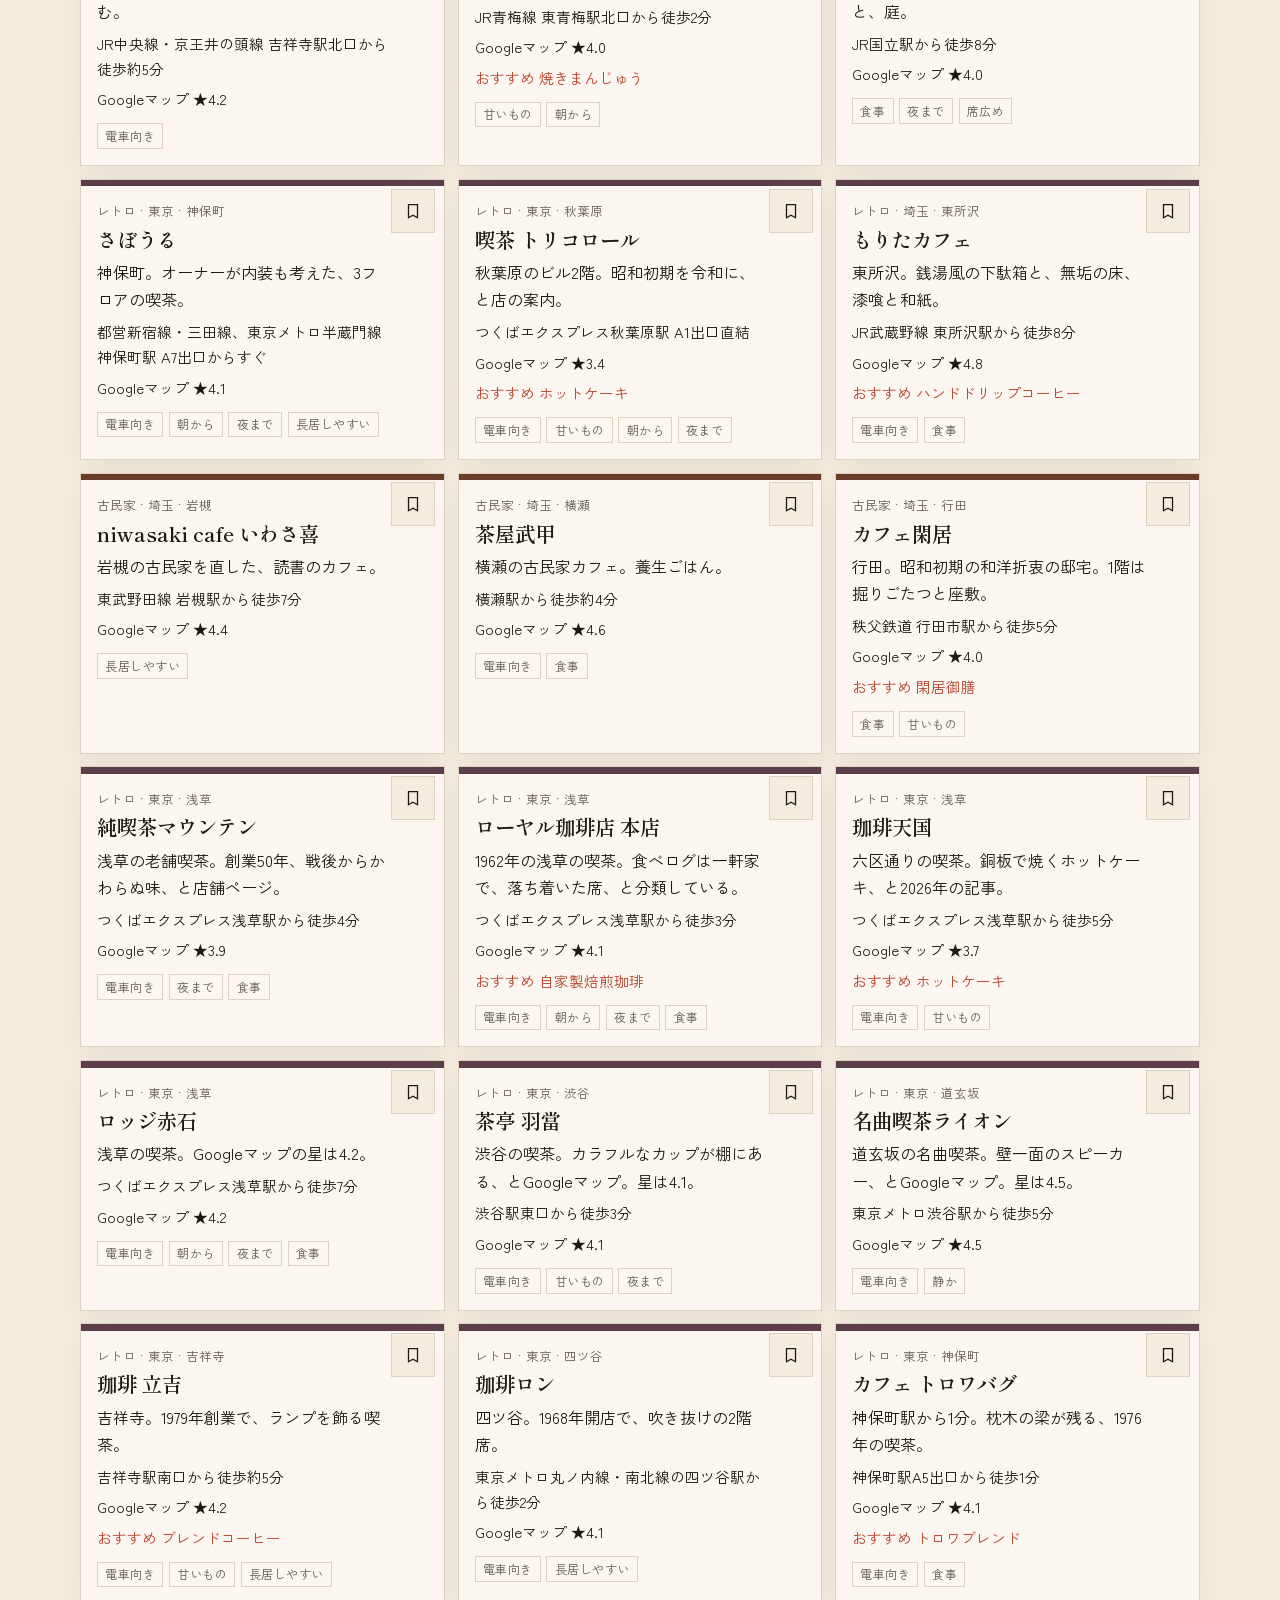
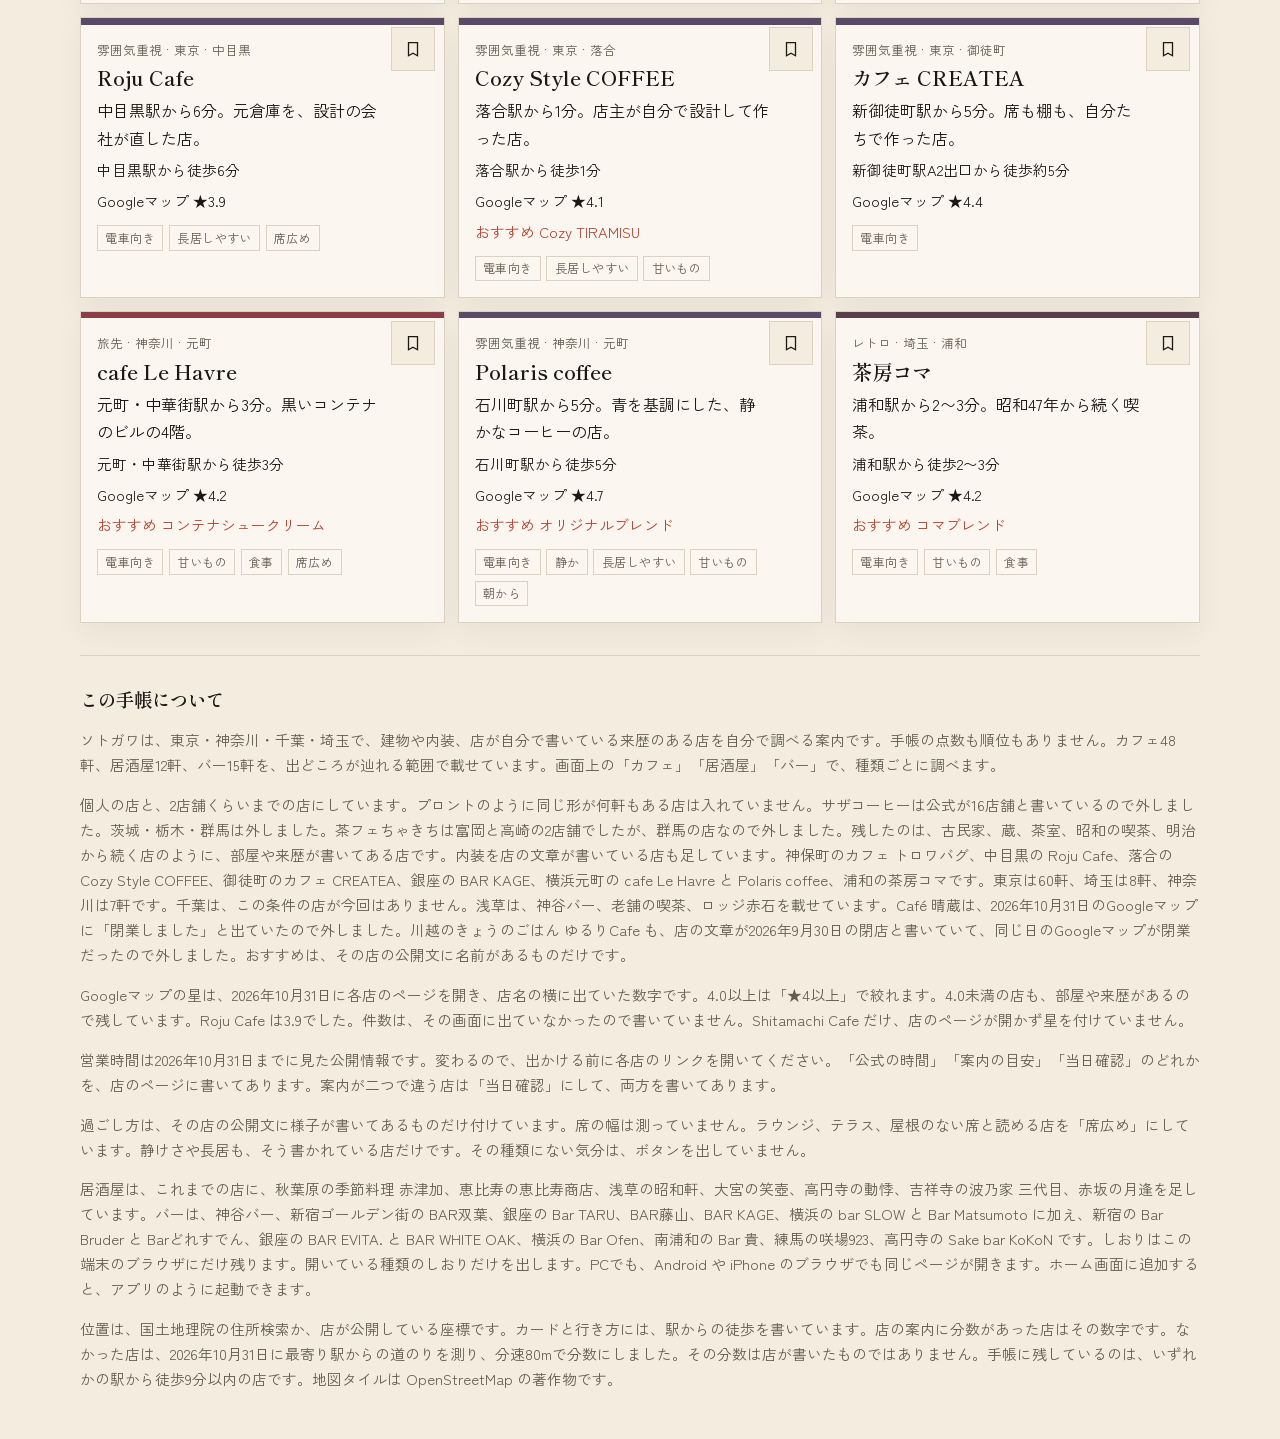
==== commit a61b9e49: "居酒屋とバーを、駅から9分以内の個人店で足す。 Co-authored-by: Luna-000 <Luna-000@users.noreply.github.com>" ====
--- a/index.html
+++ b/index.html
@@ -71,12 +71,12 @@
       <div id="list"></div>
       <footer class="about">
         <h2>この手帳について</h2>
-        <p>ソトガワは、東京・神奈川・千葉・埼玉で、建物や内装、店が自分で書いている来歴のある店を自分で調べる案内です。手帳の点数も順位もありません。カフェ48軒、居酒屋5軒、バー7軒を、出どころが辿れる範囲で載せています。画面上の「カフェ」「居酒屋」「バー」で、種類ごとに調べます。</p>
-        <p>個人の店と、2店舗くらいまでの店にしています。プロントのように同じ形が何軒もある店は入れていません。サザコーヒーは公式が16店舗と書いているので外しました。茨城・栃木・群馬は外しました。茶フェちゃきちは富岡と高崎の2店舗でしたが、群馬の店なので外しました。残したのは、古民家、蔵、茶室、昭和の喫茶、明治から続く店のように、部屋や来歴が書いてある店です。内装を店の文章が書いている店も足しています。神保町のカフェ トロワバグ、中目黒の Roju Cafe、落合の Cozy Style COFFEE、御徒町のカフェ CREATEA、銀座の BAR KAGE、横浜元町の cafe Le Havre と Polaris coffee、浦和の茶房コマです。東京は48軒、埼玉は6軒、神奈川は6軒です。千葉は、この条件の店が今回はありません。浅草は、神谷バー、老舗の喫茶、ロッジ赤石を載せています。Café 晴蔵は、2026年10月31日のGoogleマップに「閉業しました」と出ていたので外しました。川越のきょうのごはん ゆるりCafe も、店の文章が2026年9月30日の閉店と書いていて、同じ日のGoogleマップが閉業だったので外しました。おすすめは、その店の公開文に名前があるものだけです。</p>
+        <p>ソトガワは、東京・神奈川・千葉・埼玉で、建物や内装、店が自分で書いている来歴のある店を自分で調べる案内です。手帳の点数も順位もありません。カフェ48軒、居酒屋12軒、バー15軒を、出どころが辿れる範囲で載せています。画面上の「カフェ」「居酒屋」「バー」で、種類ごとに調べます。</p>
+        <p>個人の店と、2店舗くらいまでの店にしています。プロントのように同じ形が何軒もある店は入れていません。サザコーヒーは公式が16店舗と書いているので外しました。茨城・栃木・群馬は外しました。茶フェちゃきちは富岡と高崎の2店舗でしたが、群馬の店なので外しました。残したのは、古民家、蔵、茶室、昭和の喫茶、明治から続く店のように、部屋や来歴が書いてある店です。内装を店の文章が書いている店も足しています。神保町のカフェ トロワバグ、中目黒の Roju Cafe、落合の Cozy Style COFFEE、御徒町のカフェ CREATEA、銀座の BAR KAGE、横浜元町の cafe Le Havre と Polaris coffee、浦和の茶房コマです。東京は60軒、埼玉は8軒、神奈川は7軒です。千葉は、この条件の店が今回はありません。浅草は、神谷バー、老舗の喫茶、ロッジ赤石を載せています。Café 晴蔵は、2026年10月31日のGoogleマップに「閉業しました」と出ていたので外しました。川越のきょうのごはん ゆるりCafe も、店の文章が2026年9月30日の閉店と書いていて、同じ日のGoogleマップが閉業だったので外しました。おすすめは、その店の公開文に名前があるものだけです。</p>
         <p>Googleマップの星は、2026年10月31日に各店のページを開き、店名の横に出ていた数字です。4.0以上は「★4以上」で絞れます。4.0未満の店も、部屋や来歴があるので残しています。Roju Cafe は3.9でした。件数は、その画面に出ていなかったので書いていません。Shitamachi Cafe だけ、店のページが開かず星を付けていません。</p>
         <p>営業時間は2026年10月31日までに見た公開情報です。変わるので、出かける前に各店のリンクを開いてください。「公式の時間」「案内の目安」「当日確認」のどれかを、店のページに書いてあります。案内が二つで違う店は「当日確認」にして、両方を書いてあります。</p>
         <p>過ごし方は、その店の公開文に様子が書いてあるものだけ付けています。席の幅は測っていません。ラウンジ、テラス、屋根のない席と読める店を「席広め」にしています。静けさや長居も、そう書かれている店だけです。その種類にない気分は、ボタンを出していません。</p>
-        <p>バーは、神谷バーに加え、店のページに時間がある個人の店を載せています。新宿ゴールデン街の BAR双葉、銀座の Bar TARU、BAR藤山、BAR KAGE、横浜の bar SLOW と Bar Matsumoto です。しおりはこの端末のブラウザにだけ残ります。開いている種類のしおりだけを出します。PCでも、Android や iPhone のブラウザでも同じページが開きます。ホーム画面に追加すると、アプリのように起動できます。</p>
+        <p>居酒屋は、これまでの店に、秋葉原の季節料理 赤津加、恵比寿の恵比寿商店、浅草の昭和軒、大宮の笑壺、高円寺の動悸、吉祥寺の波乃家 三代目、赤坂の月逢を足しています。バーは、神谷バー、新宿ゴールデン街の BAR双葉、銀座の Bar TARU、BAR藤山、BAR KAGE、横浜の bar SLOW と Bar Matsumoto に加え、新宿の Bar Bruder と Barどれすでん、銀座の BAR EVITA. と BAR WHITE OAK、横浜の Bar Ofen、南浦和の Bar 貴、練馬の咲場923、高円寺の Sake bar KoKoN です。しおりはこの端末のブラウザにだけ残ります。開いている種類のしおりだけを出します。PCでも、Android や iPhone のブラウザでも同じページが開きます。ホーム画面に追加すると、アプリのように起動できます。</p>
         <p>位置は、国土地理院の住所検索か、店が公開している座標です。カードと行き方には、駅からの徒歩を書いています。店の案内に分数があった店はその数字です。なかった店は、2026年10月31日に最寄り駅からの道のりを測り、分速80mで分数にしました。その分数は店が書いたものではありません。手帳に残しているのは、いずれかの駅から徒歩9分以内の店です。地図タイルは OpenStreetMap の著作物です。</p>
       </footer>
     </div>
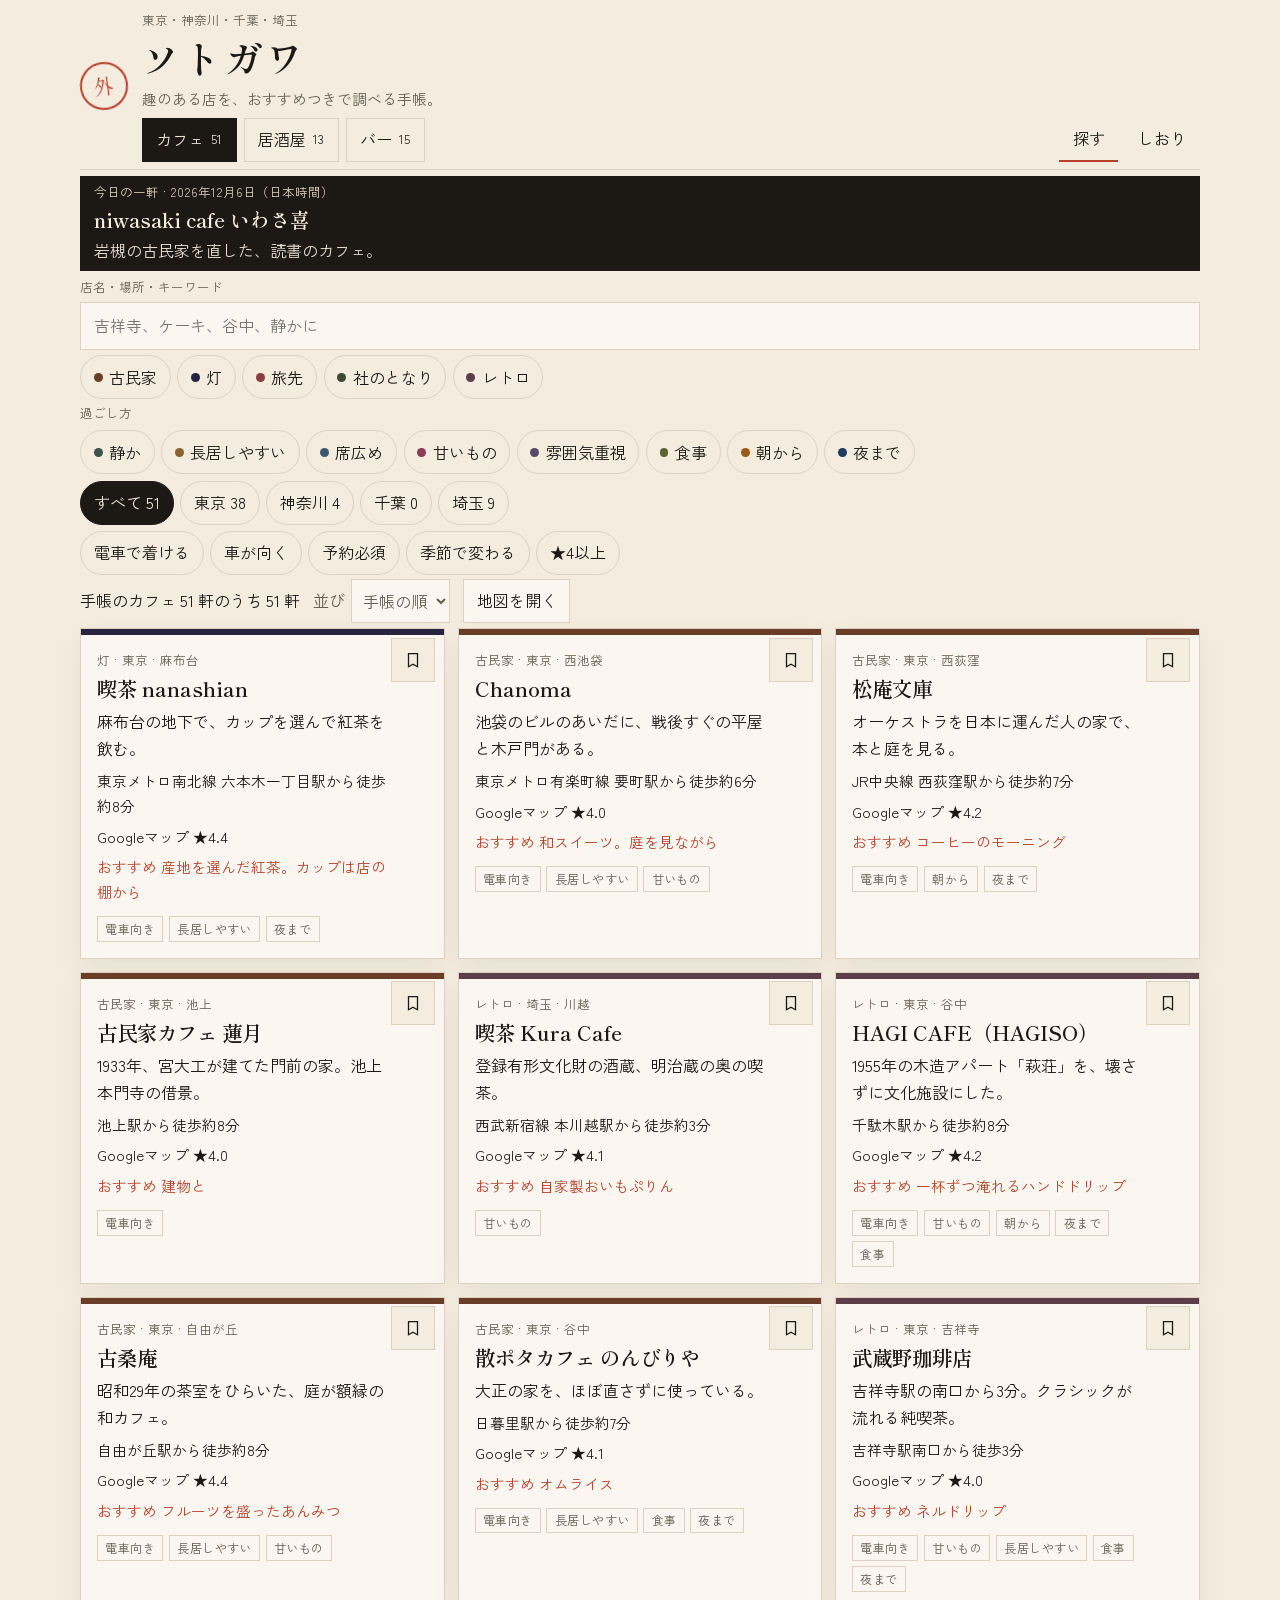
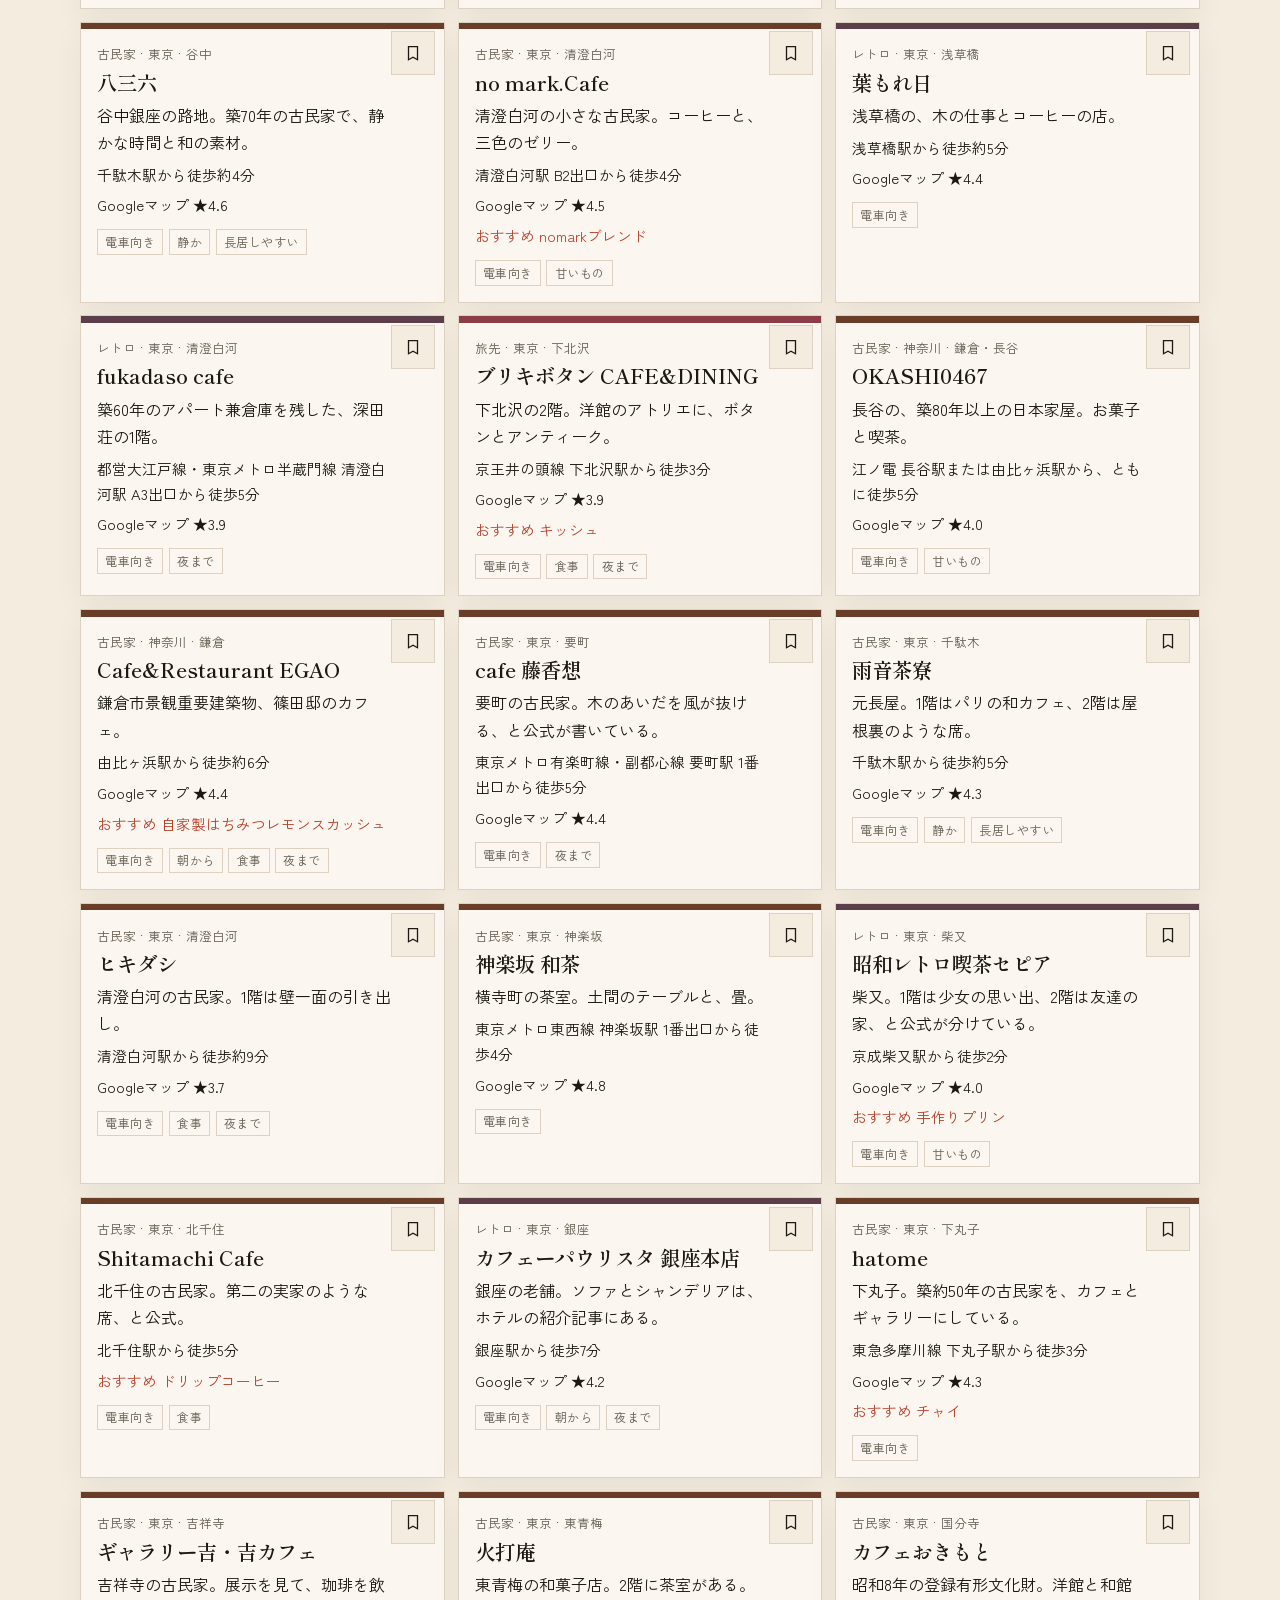
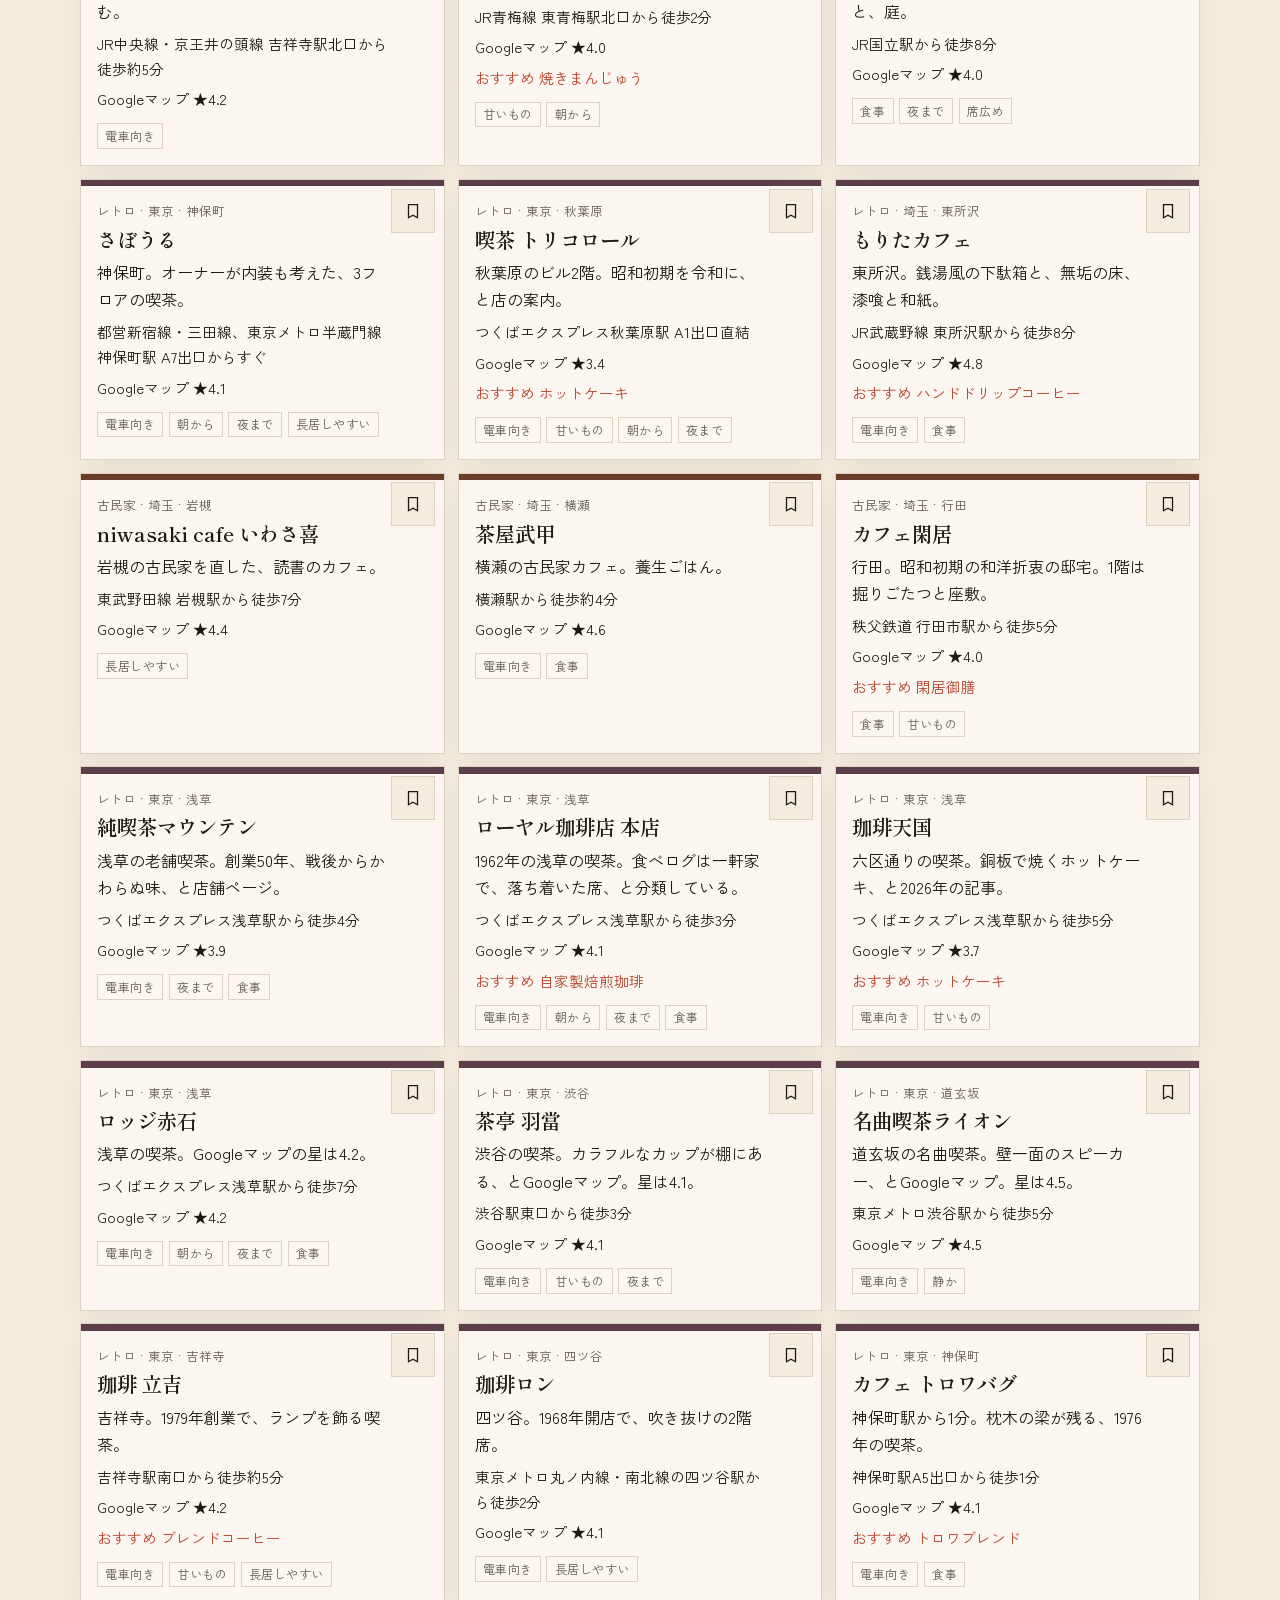
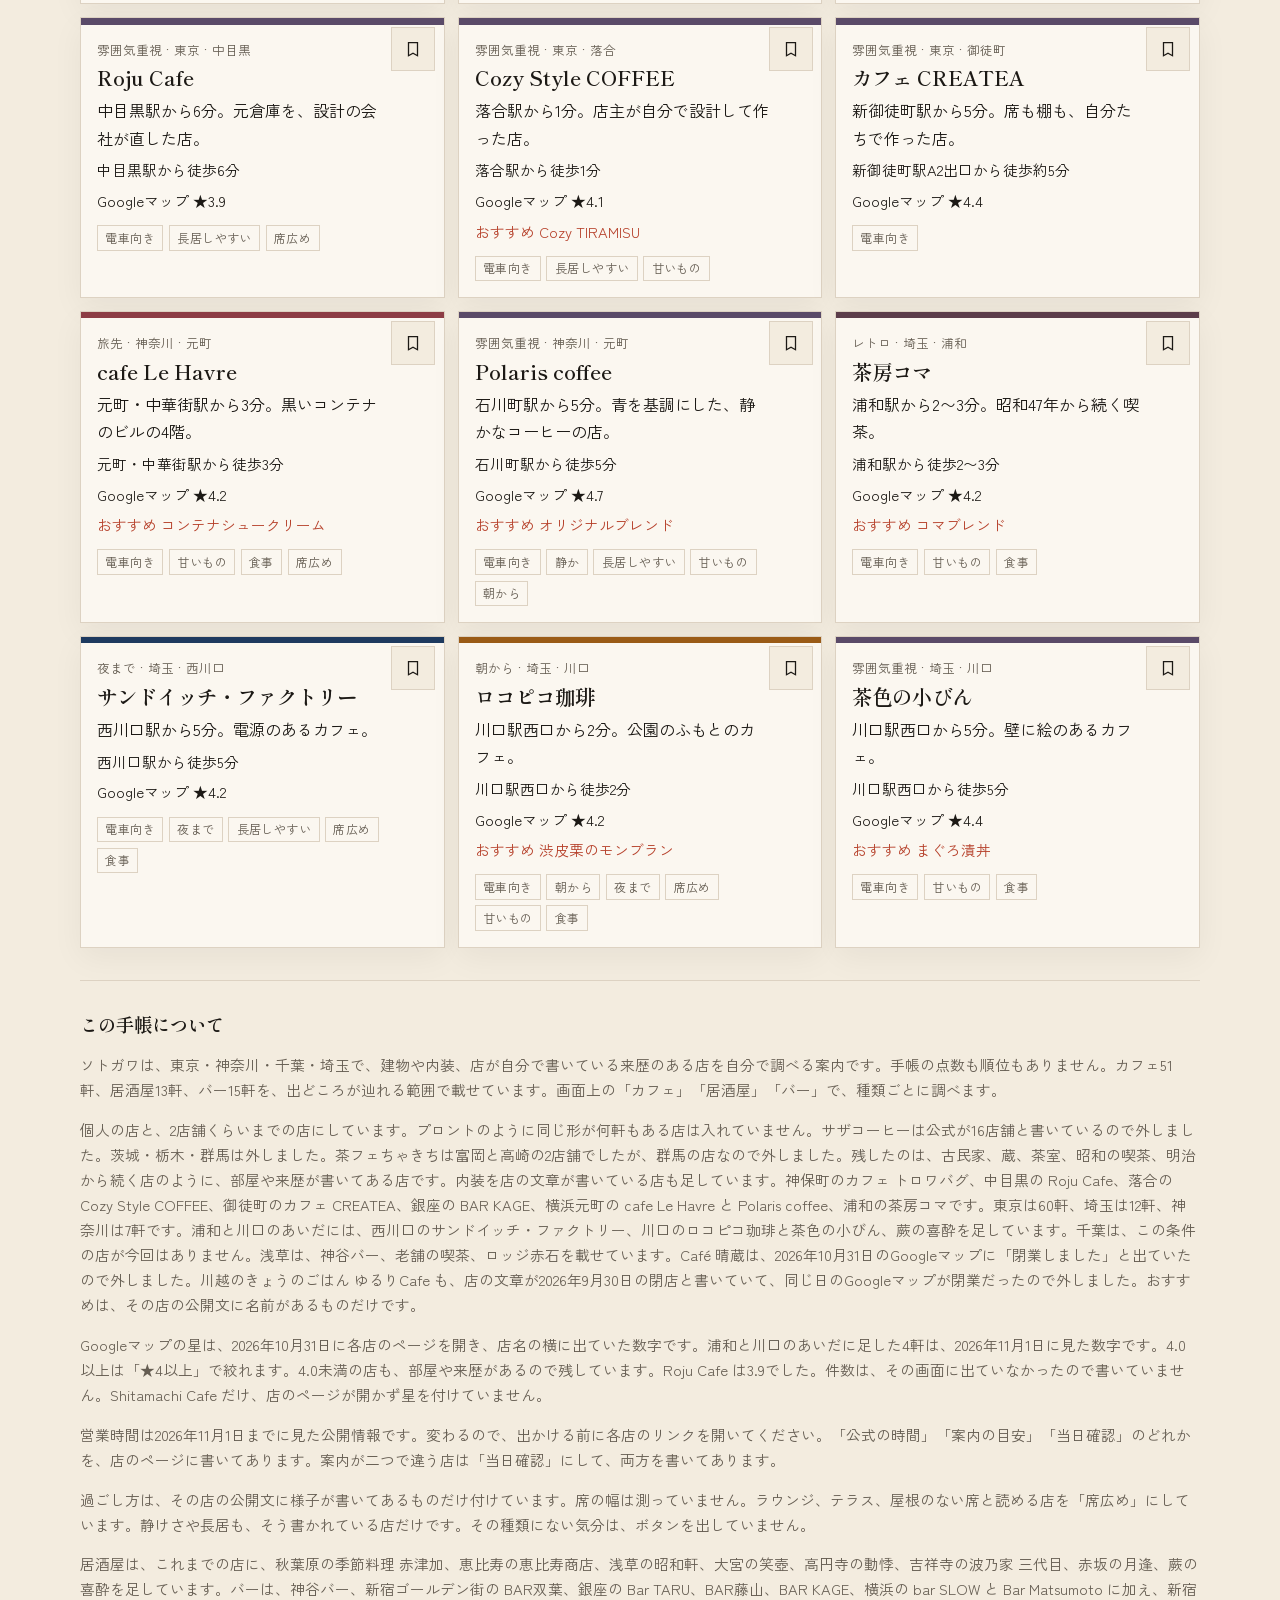
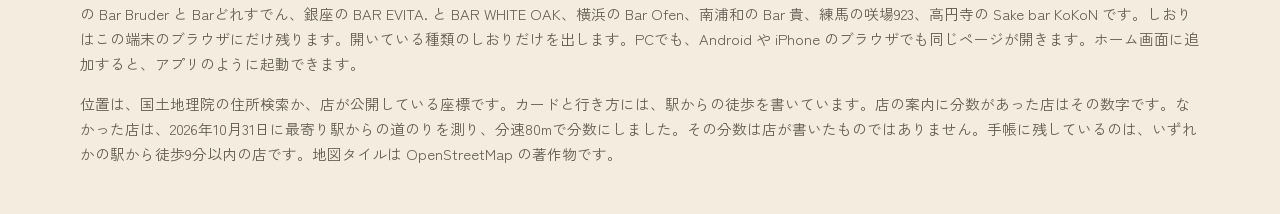
==== commit 869626e6: "浦和と川口のあいだに、駅から9分以内の店を足す。 西川口のサンドイッチ・ファクトリー、川口のロコピコ珈琲と茶色の小びん、蕨の喜酔。星は2026年11月1日に見た数字。  Co-authored-by:" ====
--- a/index.html
+++ b/index.html
@@ -71,12 +71,12 @@
       <div id="list"></div>
       <footer class="about">
         <h2>この手帳について</h2>
-        <p>ソトガワは、東京・神奈川・千葉・埼玉で、建物や内装、店が自分で書いている来歴のある店を自分で調べる案内です。手帳の点数も順位もありません。カフェ48軒、居酒屋12軒、バー15軒を、出どころが辿れる範囲で載せています。画面上の「カフェ」「居酒屋」「バー」で、種類ごとに調べます。</p>
-        <p>個人の店と、2店舗くらいまでの店にしています。プロントのように同じ形が何軒もある店は入れていません。サザコーヒーは公式が16店舗と書いているので外しました。茨城・栃木・群馬は外しました。茶フェちゃきちは富岡と高崎の2店舗でしたが、群馬の店なので外しました。残したのは、古民家、蔵、茶室、昭和の喫茶、明治から続く店のように、部屋や来歴が書いてある店です。内装を店の文章が書いている店も足しています。神保町のカフェ トロワバグ、中目黒の Roju Cafe、落合の Cozy Style COFFEE、御徒町のカフェ CREATEA、銀座の BAR KAGE、横浜元町の cafe Le Havre と Polaris coffee、浦和の茶房コマです。東京は60軒、埼玉は8軒、神奈川は7軒です。千葉は、この条件の店が今回はありません。浅草は、神谷バー、老舗の喫茶、ロッジ赤石を載せています。Café 晴蔵は、2026年10月31日のGoogleマップに「閉業しました」と出ていたので外しました。川越のきょうのごはん ゆるりCafe も、店の文章が2026年9月30日の閉店と書いていて、同じ日のGoogleマップが閉業だったので外しました。おすすめは、その店の公開文に名前があるものだけです。</p>
-        <p>Googleマップの星は、2026年10月31日に各店のページを開き、店名の横に出ていた数字です。4.0以上は「★4以上」で絞れます。4.0未満の店も、部屋や来歴があるので残しています。Roju Cafe は3.9でした。件数は、その画面に出ていなかったので書いていません。Shitamachi Cafe だけ、店のページが開かず星を付けていません。</p>
-        <p>営業時間は2026年10月31日までに見た公開情報です。変わるので、出かける前に各店のリンクを開いてください。「公式の時間」「案内の目安」「当日確認」のどれかを、店のページに書いてあります。案内が二つで違う店は「当日確認」にして、両方を書いてあります。</p>
+        <p>ソトガワは、東京・神奈川・千葉・埼玉で、建物や内装、店が自分で書いている来歴のある店を自分で調べる案内です。手帳の点数も順位もありません。カフェ51軒、居酒屋13軒、バー15軒を、出どころが辿れる範囲で載せています。画面上の「カフェ」「居酒屋」「バー」で、種類ごとに調べます。</p>
+        <p>個人の店と、2店舗くらいまでの店にしています。プロントのように同じ形が何軒もある店は入れていません。サザコーヒーは公式が16店舗と書いているので外しました。茨城・栃木・群馬は外しました。茶フェちゃきちは富岡と高崎の2店舗でしたが、群馬の店なので外しました。残したのは、古民家、蔵、茶室、昭和の喫茶、明治から続く店のように、部屋や来歴が書いてある店です。内装を店の文章が書いている店も足しています。神保町のカフェ トロワバグ、中目黒の Roju Cafe、落合の Cozy Style COFFEE、御徒町のカフェ CREATEA、銀座の BAR KAGE、横浜元町の cafe Le Havre と Polaris coffee、浦和の茶房コマです。東京は60軒、埼玉は12軒、神奈川は7軒です。浦和と川口のあいだには、西川口のサンドイッチ・ファクトリー、川口のロコピコ珈琲と茶色の小びん、蕨の喜酔を足しています。千葉は、この条件の店が今回はありません。浅草は、神谷バー、老舗の喫茶、ロッジ赤石を載せています。Café 晴蔵は、2026年10月31日のGoogleマップに「閉業しました」と出ていたので外しました。川越のきょうのごはん ゆるりCafe も、店の文章が2026年9月30日の閉店と書いていて、同じ日のGoogleマップが閉業だったので外しました。おすすめは、その店の公開文に名前があるものだけです。</p>
+        <p>Googleマップの星は、2026年10月31日に各店のページを開き、店名の横に出ていた数字です。浦和と川口のあいだに足した4軒は、2026年11月1日に見た数字です。4.0以上は「★4以上」で絞れます。4.0未満の店も、部屋や来歴があるので残しています。Roju Cafe は3.9でした。件数は、その画面に出ていなかったので書いていません。Shitamachi Cafe だけ、店のページが開かず星を付けていません。</p>
+        <p>営業時間は2026年11月1日までに見た公開情報です。変わるので、出かける前に各店のリンクを開いてください。「公式の時間」「案内の目安」「当日確認」のどれかを、店のページに書いてあります。案内が二つで違う店は「当日確認」にして、両方を書いてあります。</p>
         <p>過ごし方は、その店の公開文に様子が書いてあるものだけ付けています。席の幅は測っていません。ラウンジ、テラス、屋根のない席と読める店を「席広め」にしています。静けさや長居も、そう書かれている店だけです。その種類にない気分は、ボタンを出していません。</p>
-        <p>居酒屋は、これまでの店に、秋葉原の季節料理 赤津加、恵比寿の恵比寿商店、浅草の昭和軒、大宮の笑壺、高円寺の動悸、吉祥寺の波乃家 三代目、赤坂の月逢を足しています。バーは、神谷バー、新宿ゴールデン街の BAR双葉、銀座の Bar TARU、BAR藤山、BAR KAGE、横浜の bar SLOW と Bar Matsumoto に加え、新宿の Bar Bruder と Barどれすでん、銀座の BAR EVITA. と BAR WHITE OAK、横浜の Bar Ofen、南浦和の Bar 貴、練馬の咲場923、高円寺の Sake bar KoKoN です。しおりはこの端末のブラウザにだけ残ります。開いている種類のしおりだけを出します。PCでも、Android や iPhone のブラウザでも同じページが開きます。ホーム画面に追加すると、アプリのように起動できます。</p>
+        <p>居酒屋は、これまでの店に、秋葉原の季節料理 赤津加、恵比寿の恵比寿商店、浅草の昭和軒、大宮の笑壺、高円寺の動悸、吉祥寺の波乃家 三代目、赤坂の月逢、蕨の喜酔を足しています。バーは、神谷バー、新宿ゴールデン街の BAR双葉、銀座の Bar TARU、BAR藤山、BAR KAGE、横浜の bar SLOW と Bar Matsumoto に加え、新宿の Bar Bruder と Barどれすでん、銀座の BAR EVITA. と BAR WHITE OAK、横浜の Bar Ofen、南浦和の Bar 貴、練馬の咲場923、高円寺の Sake bar KoKoN です。しおりはこの端末のブラウザにだけ残ります。開いている種類のしおりだけを出します。PCでも、Android や iPhone のブラウザでも同じページが開きます。ホーム画面に追加すると、アプリのように起動できます。</p>
         <p>位置は、国土地理院の住所検索か、店が公開している座標です。カードと行き方には、駅からの徒歩を書いています。店の案内に分数があった店はその数字です。なかった店は、2026年10月31日に最寄り駅からの道のりを測り、分速80mで分数にしました。その分数は店が書いたものではありません。手帳に残しているのは、いずれかの駅から徒歩9分以内の店です。地図タイルは OpenStreetMap の著作物です。</p>
       </footer>
     </div>
